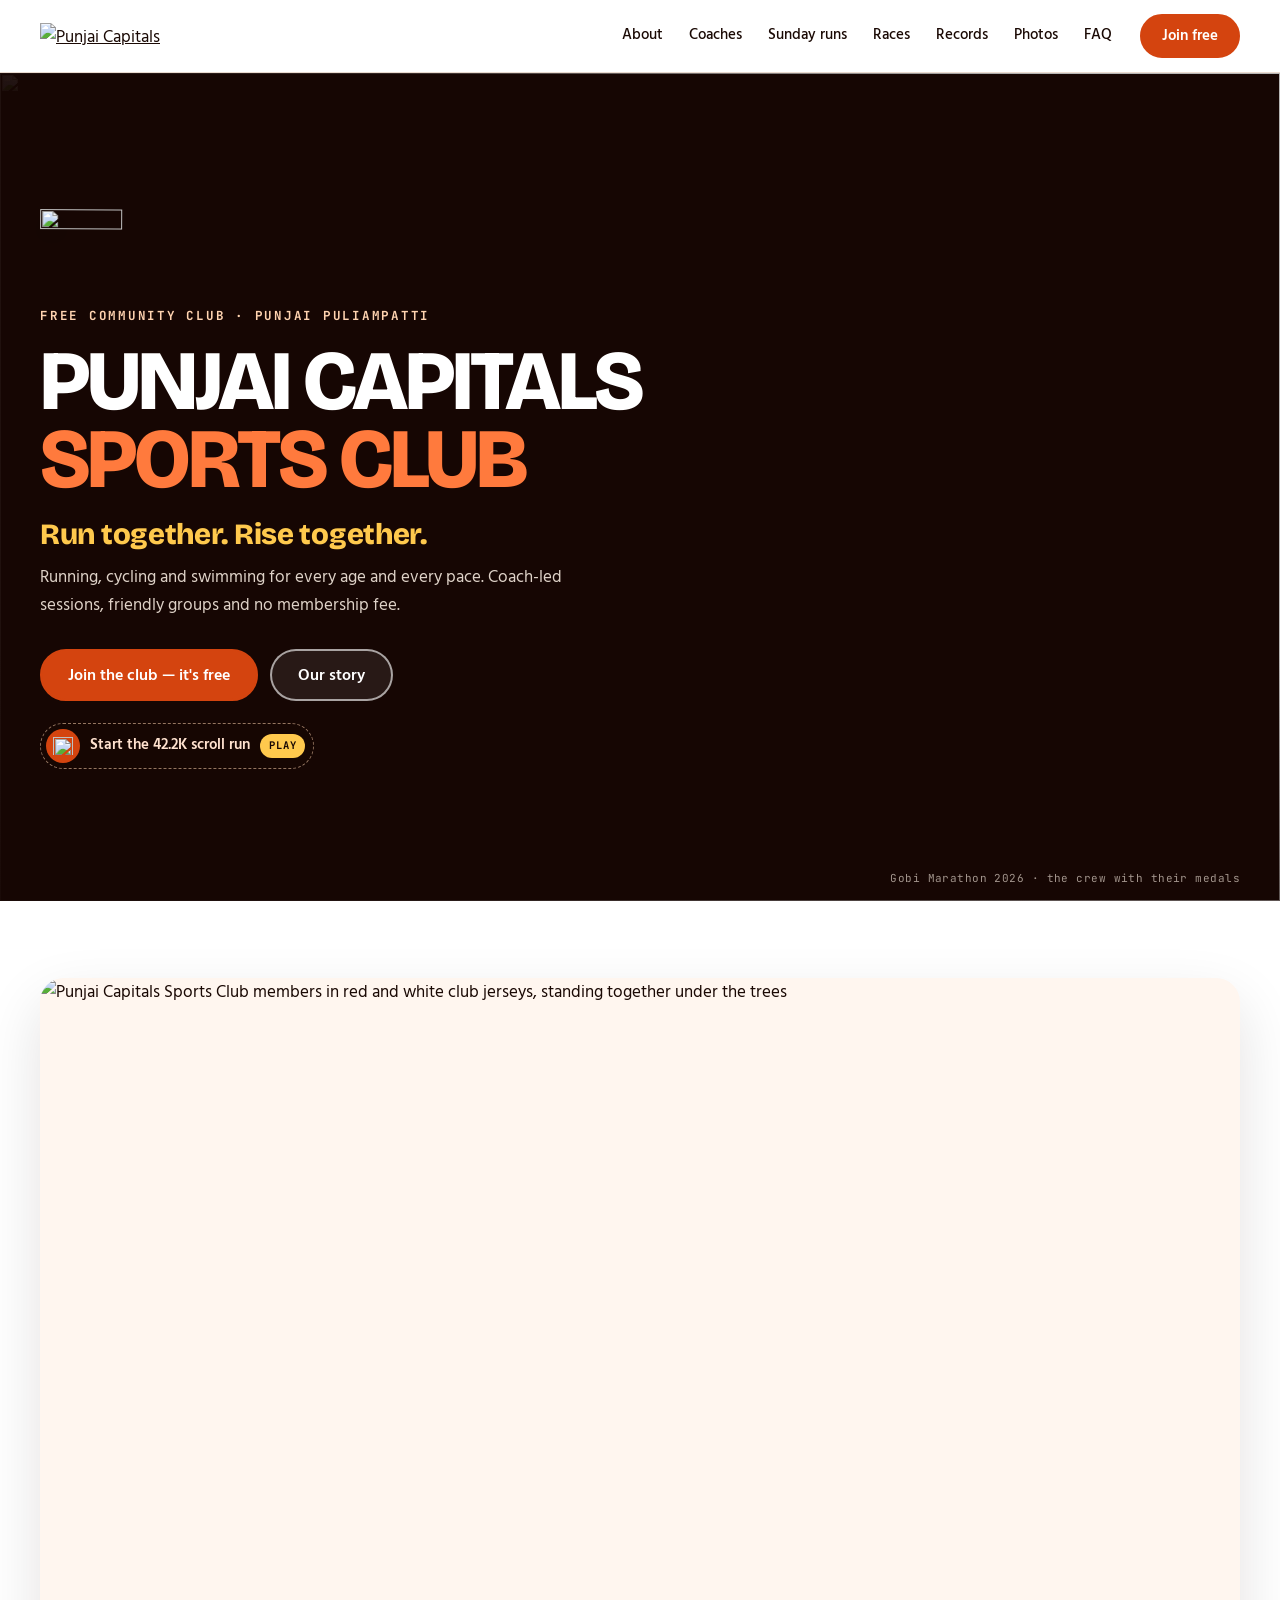
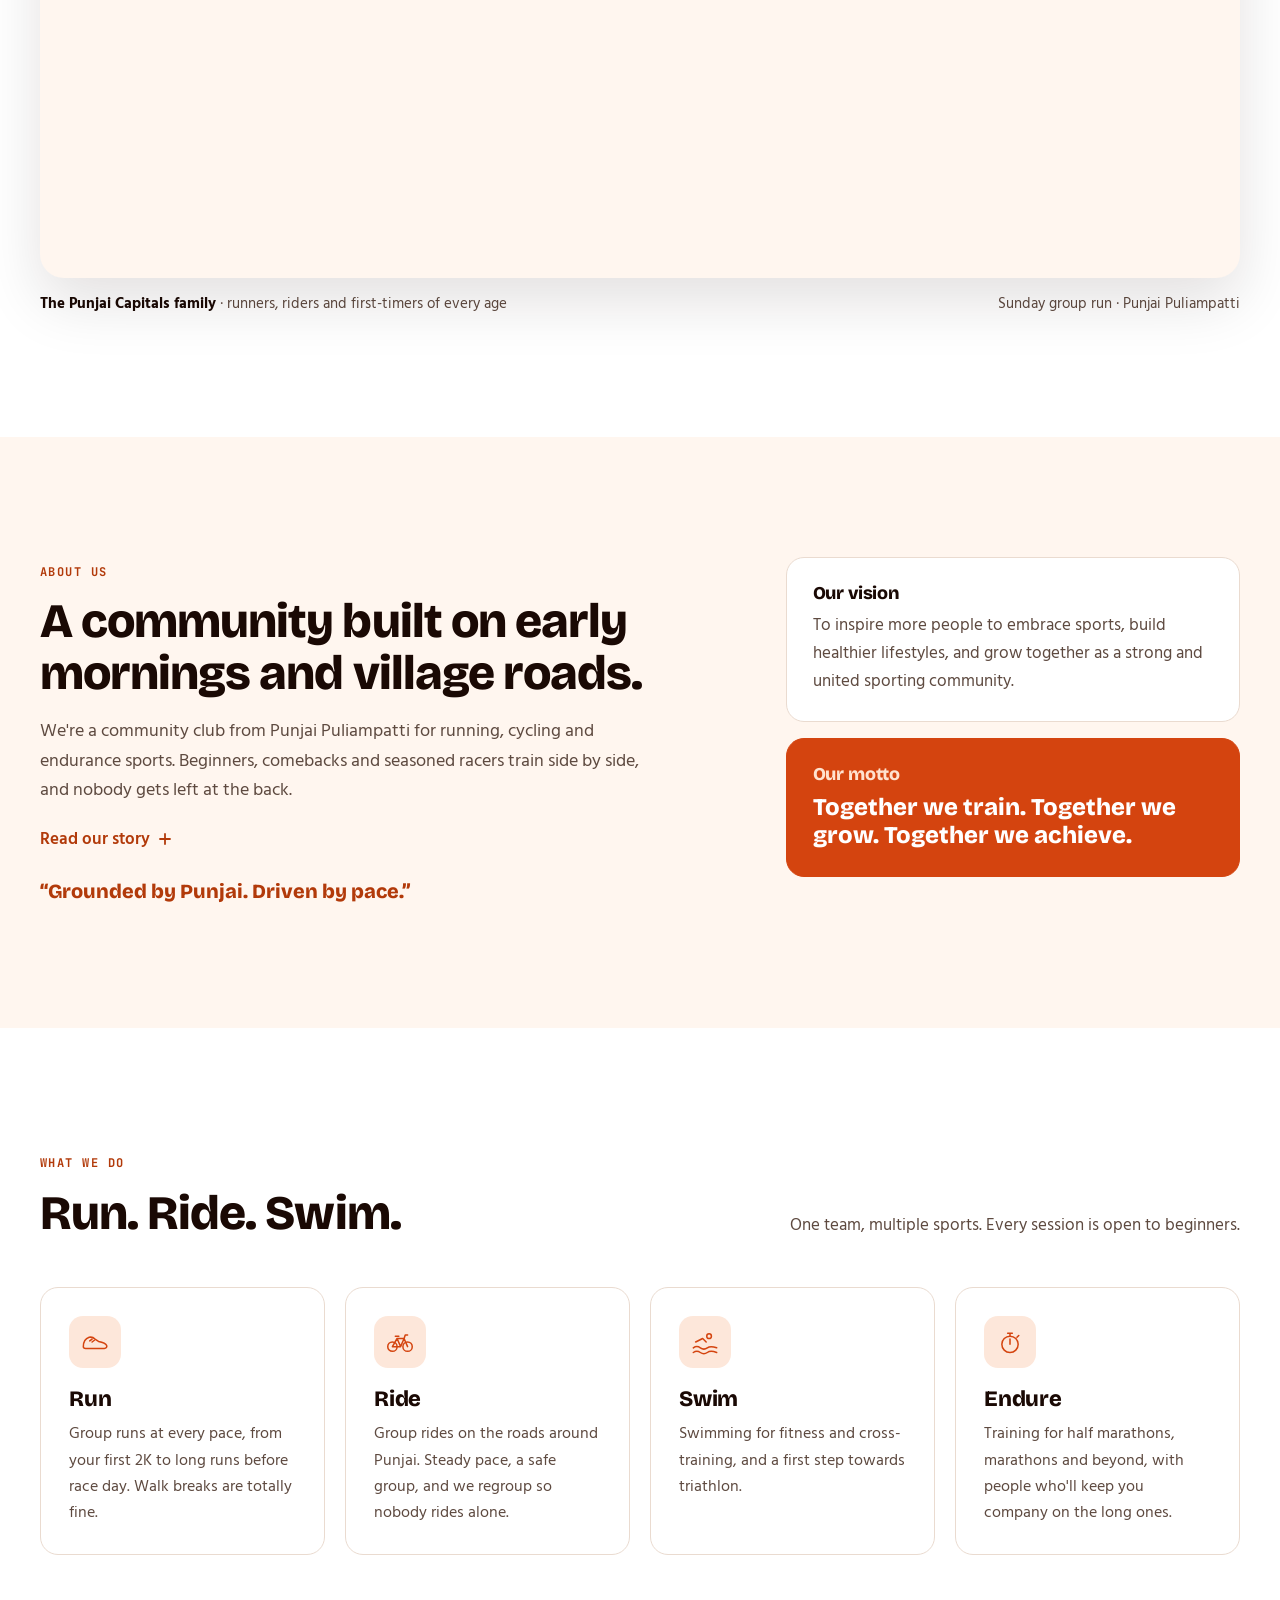
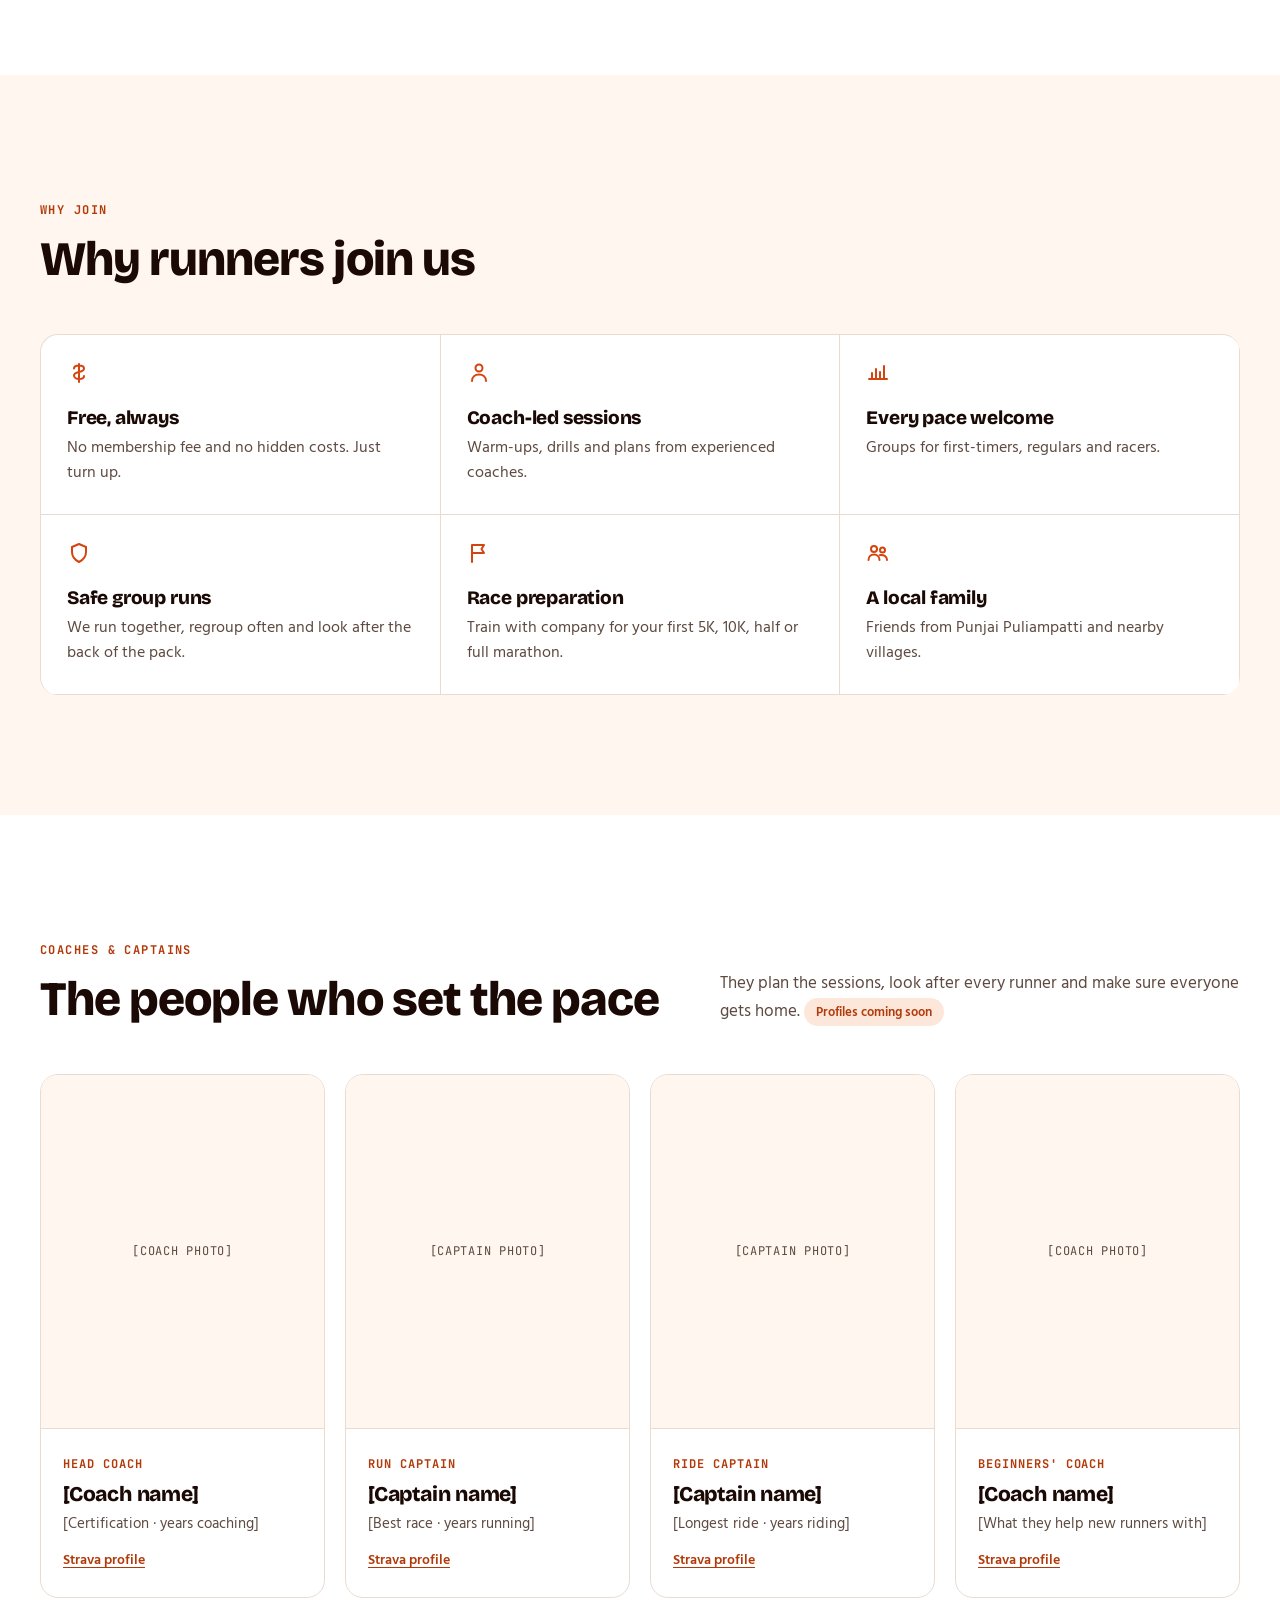
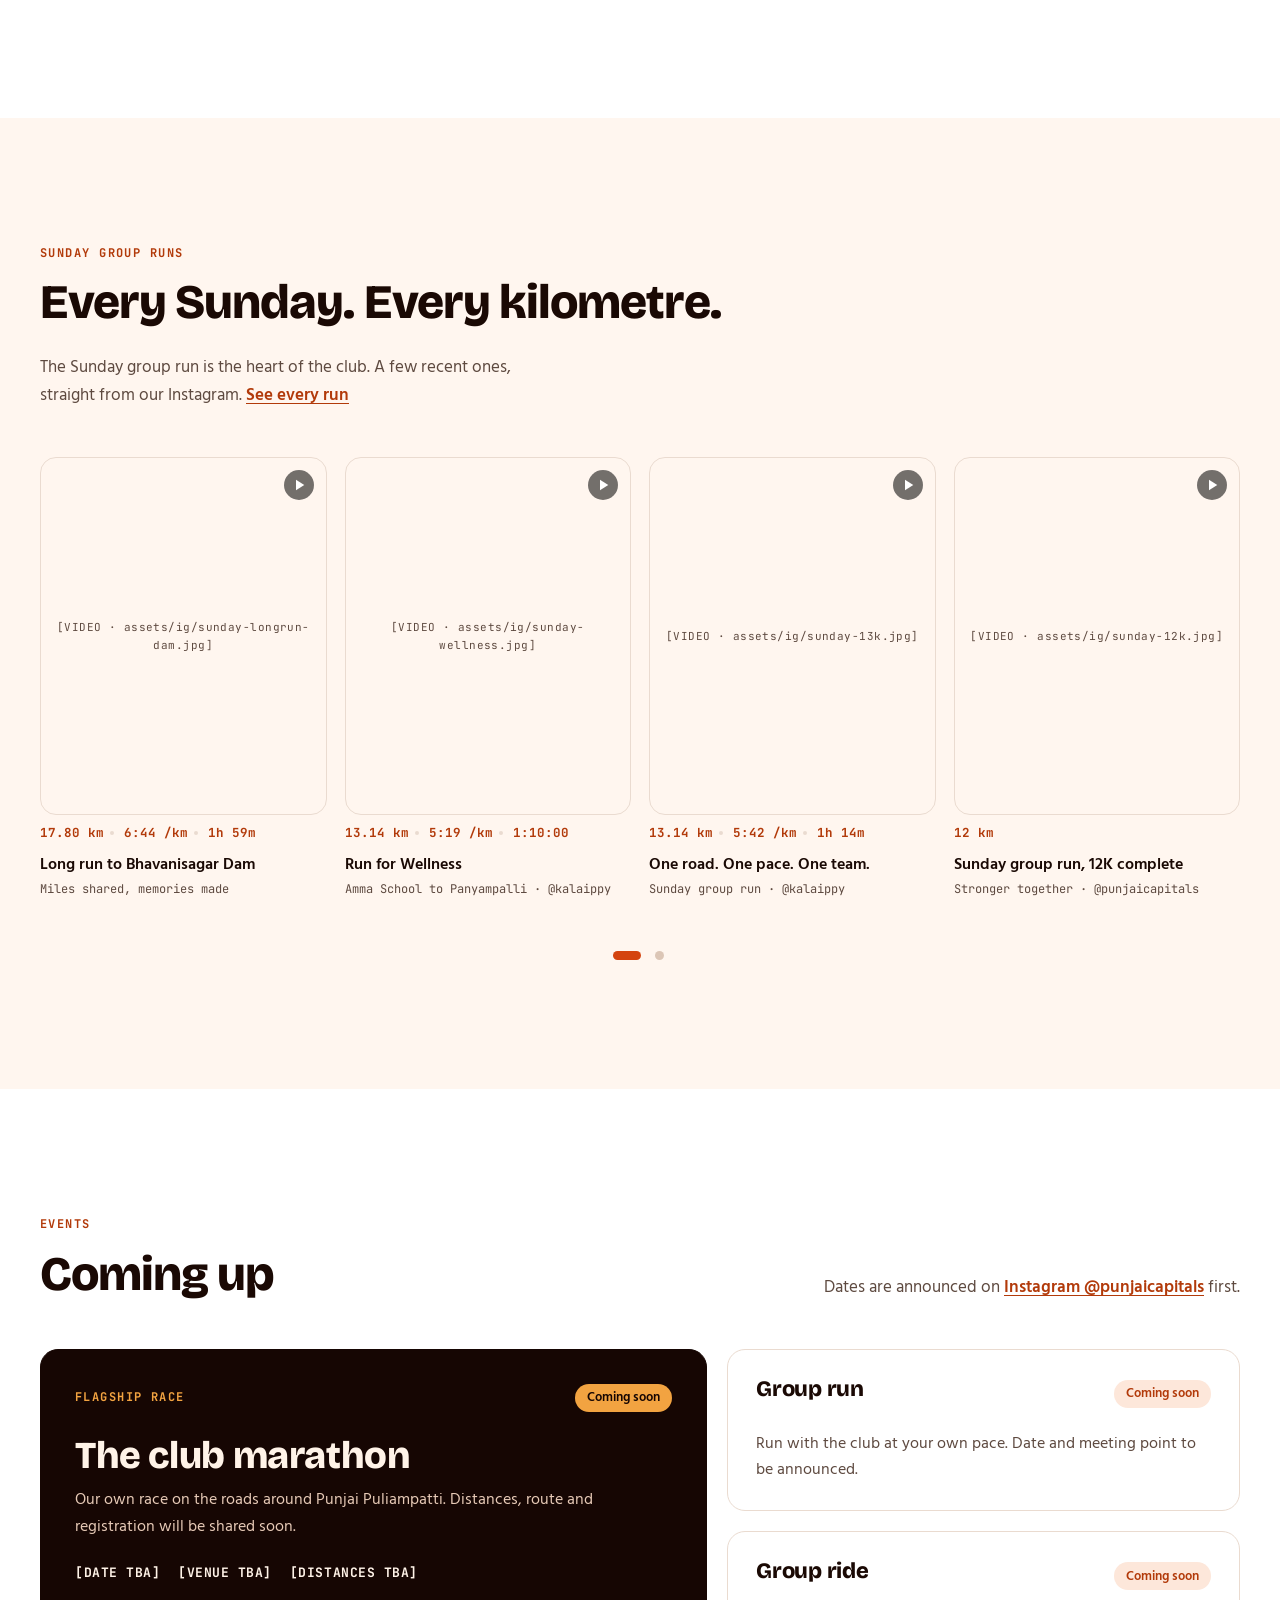
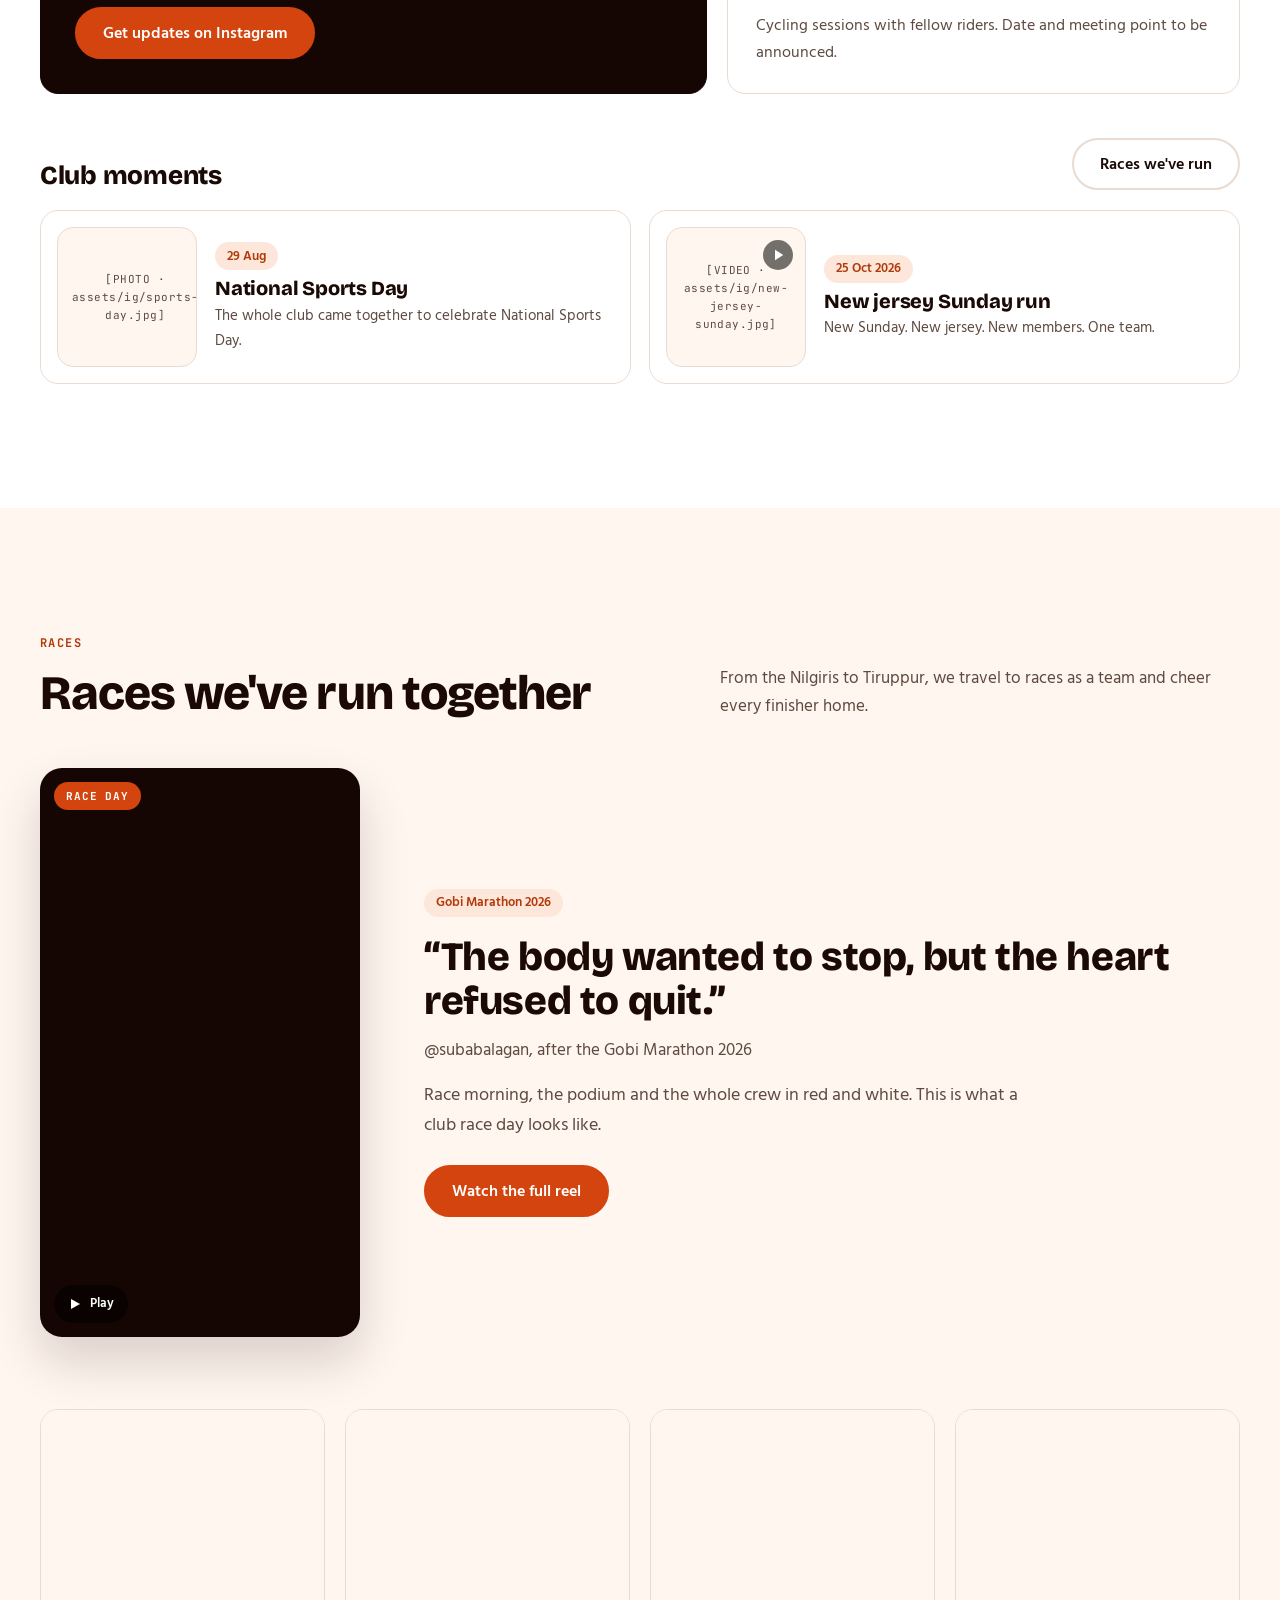
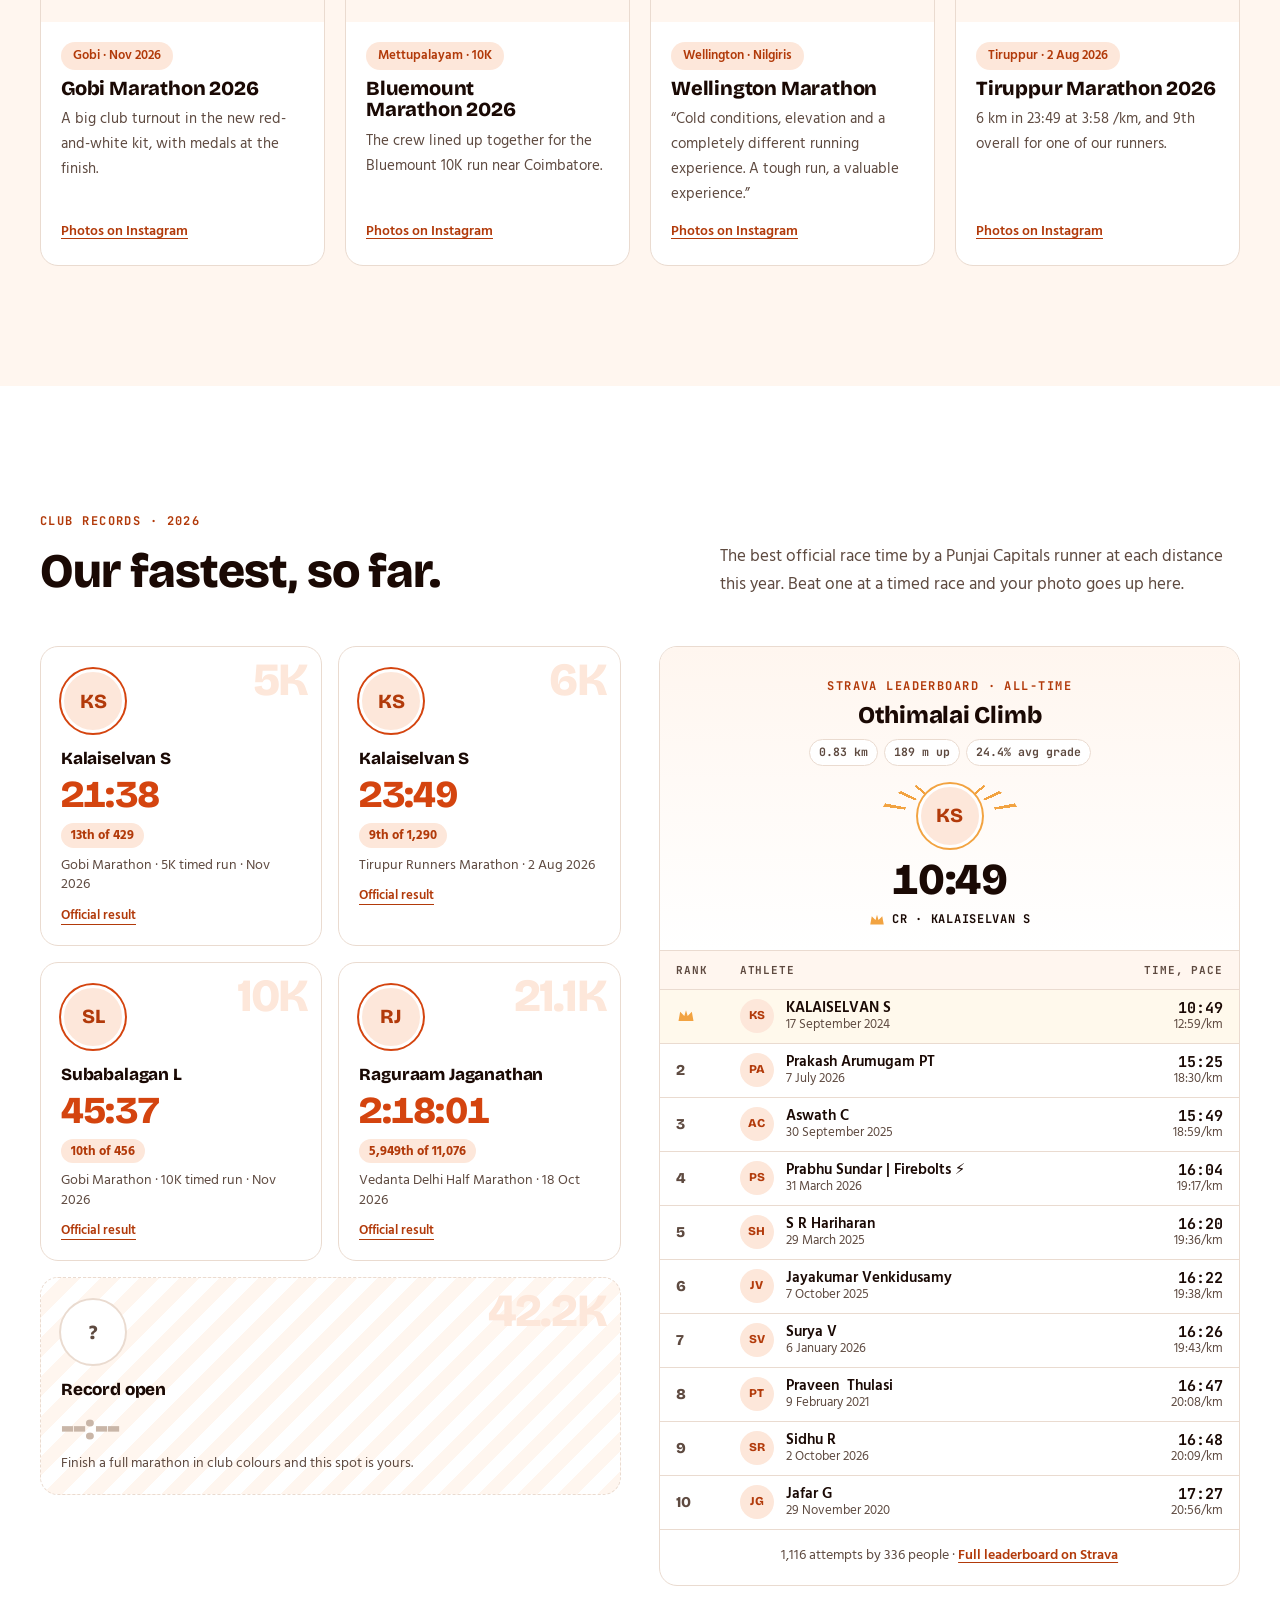
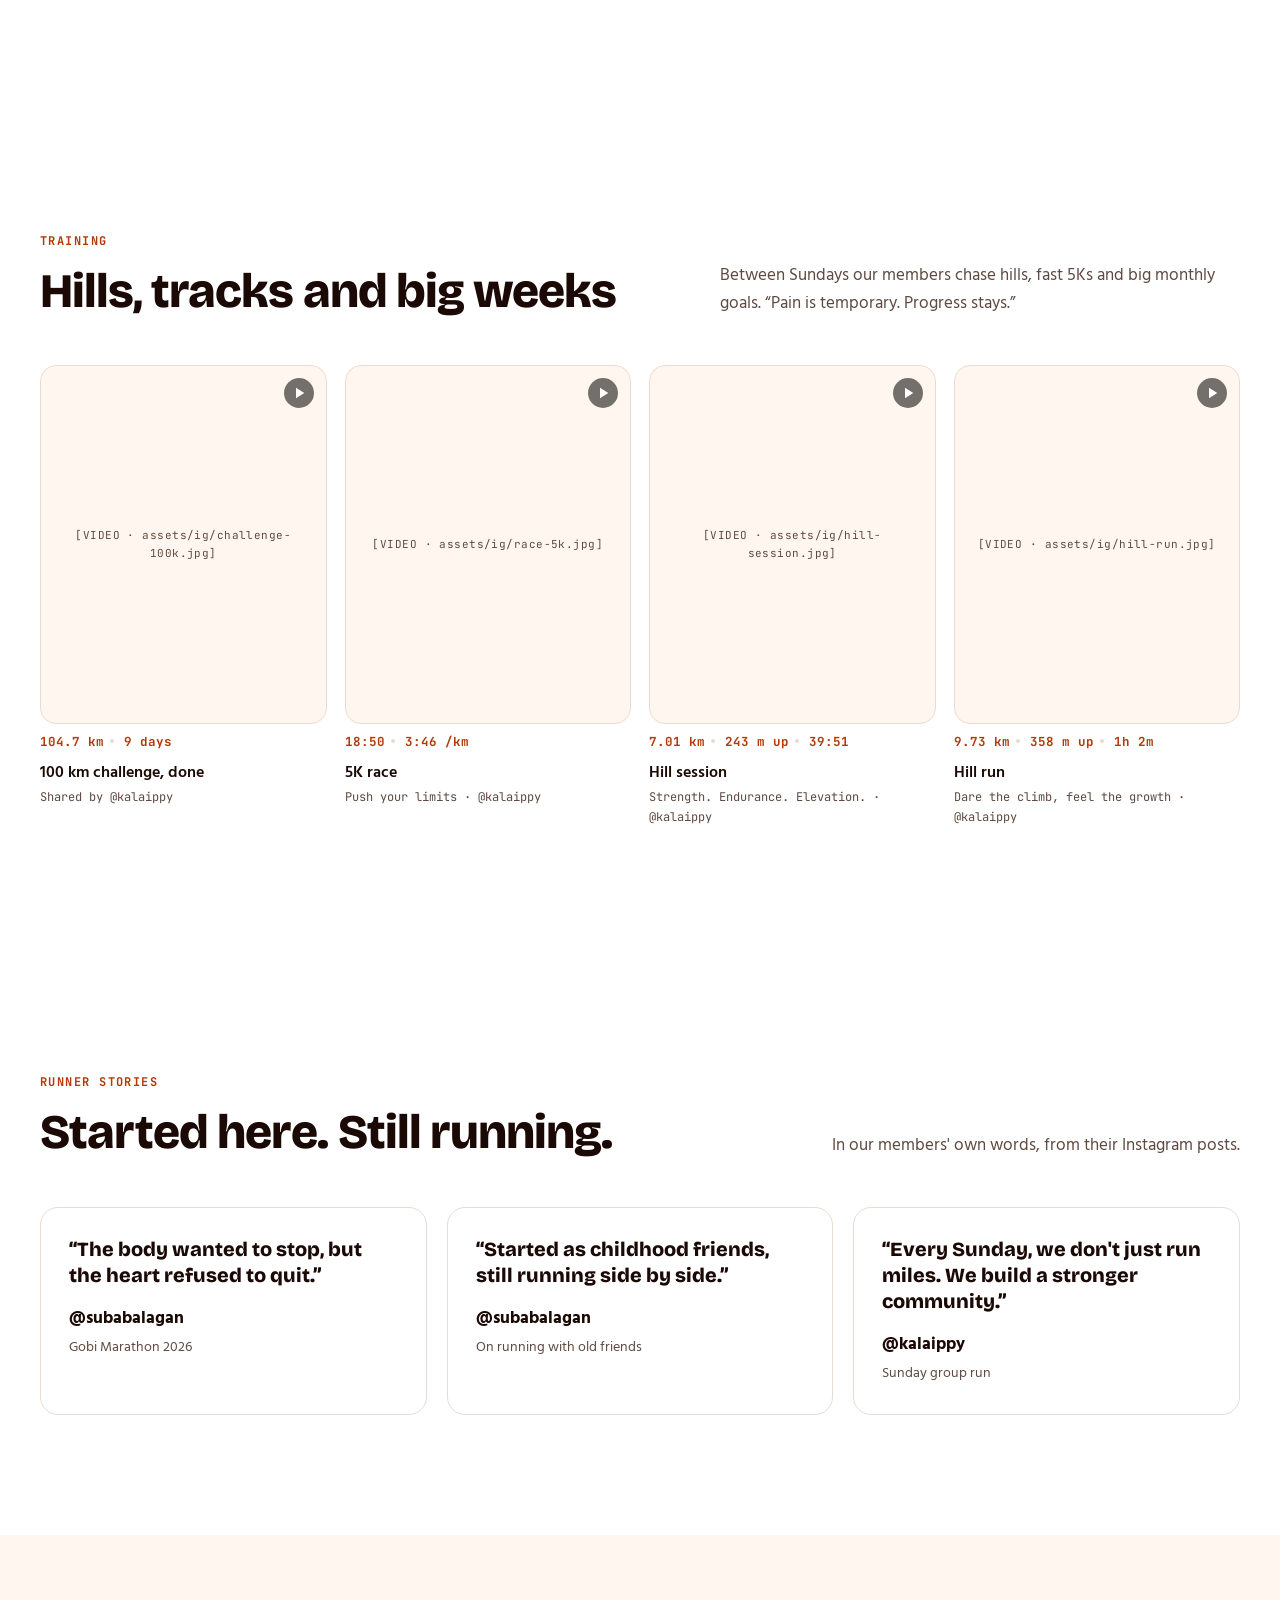
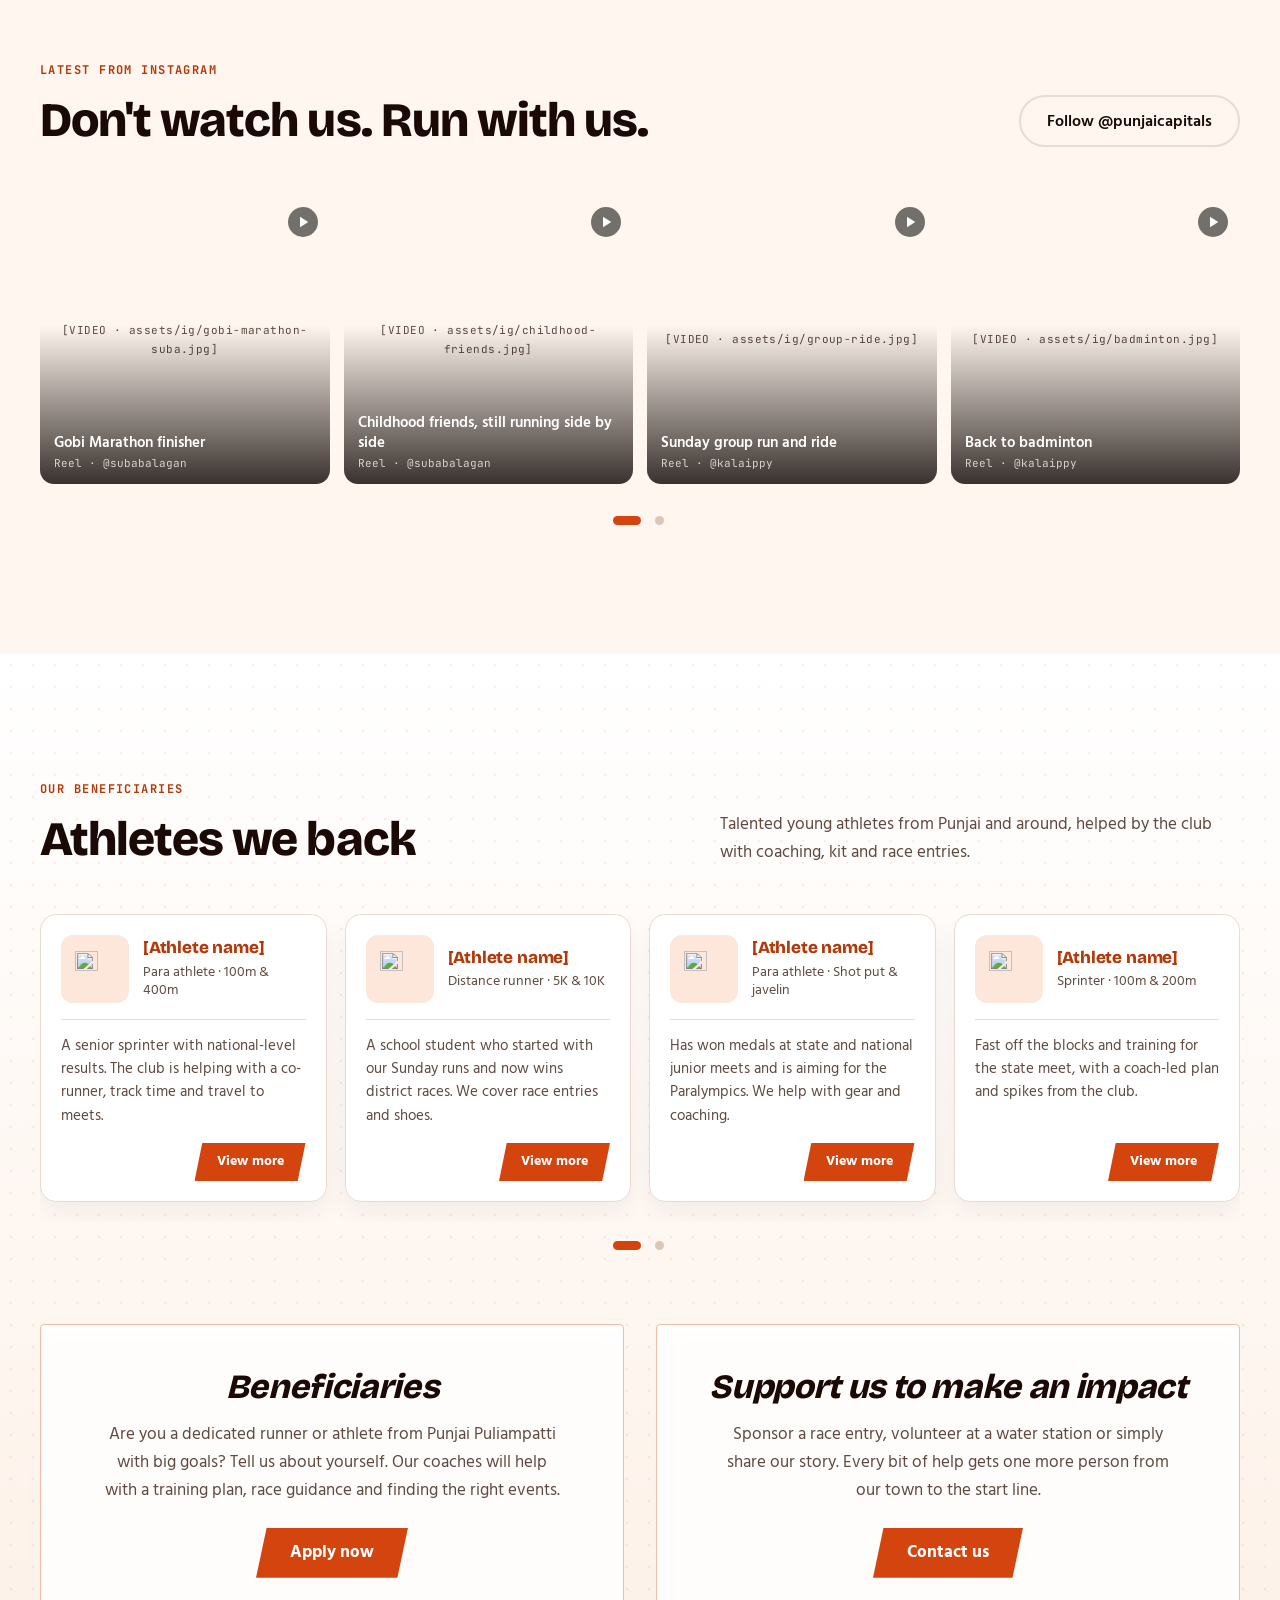
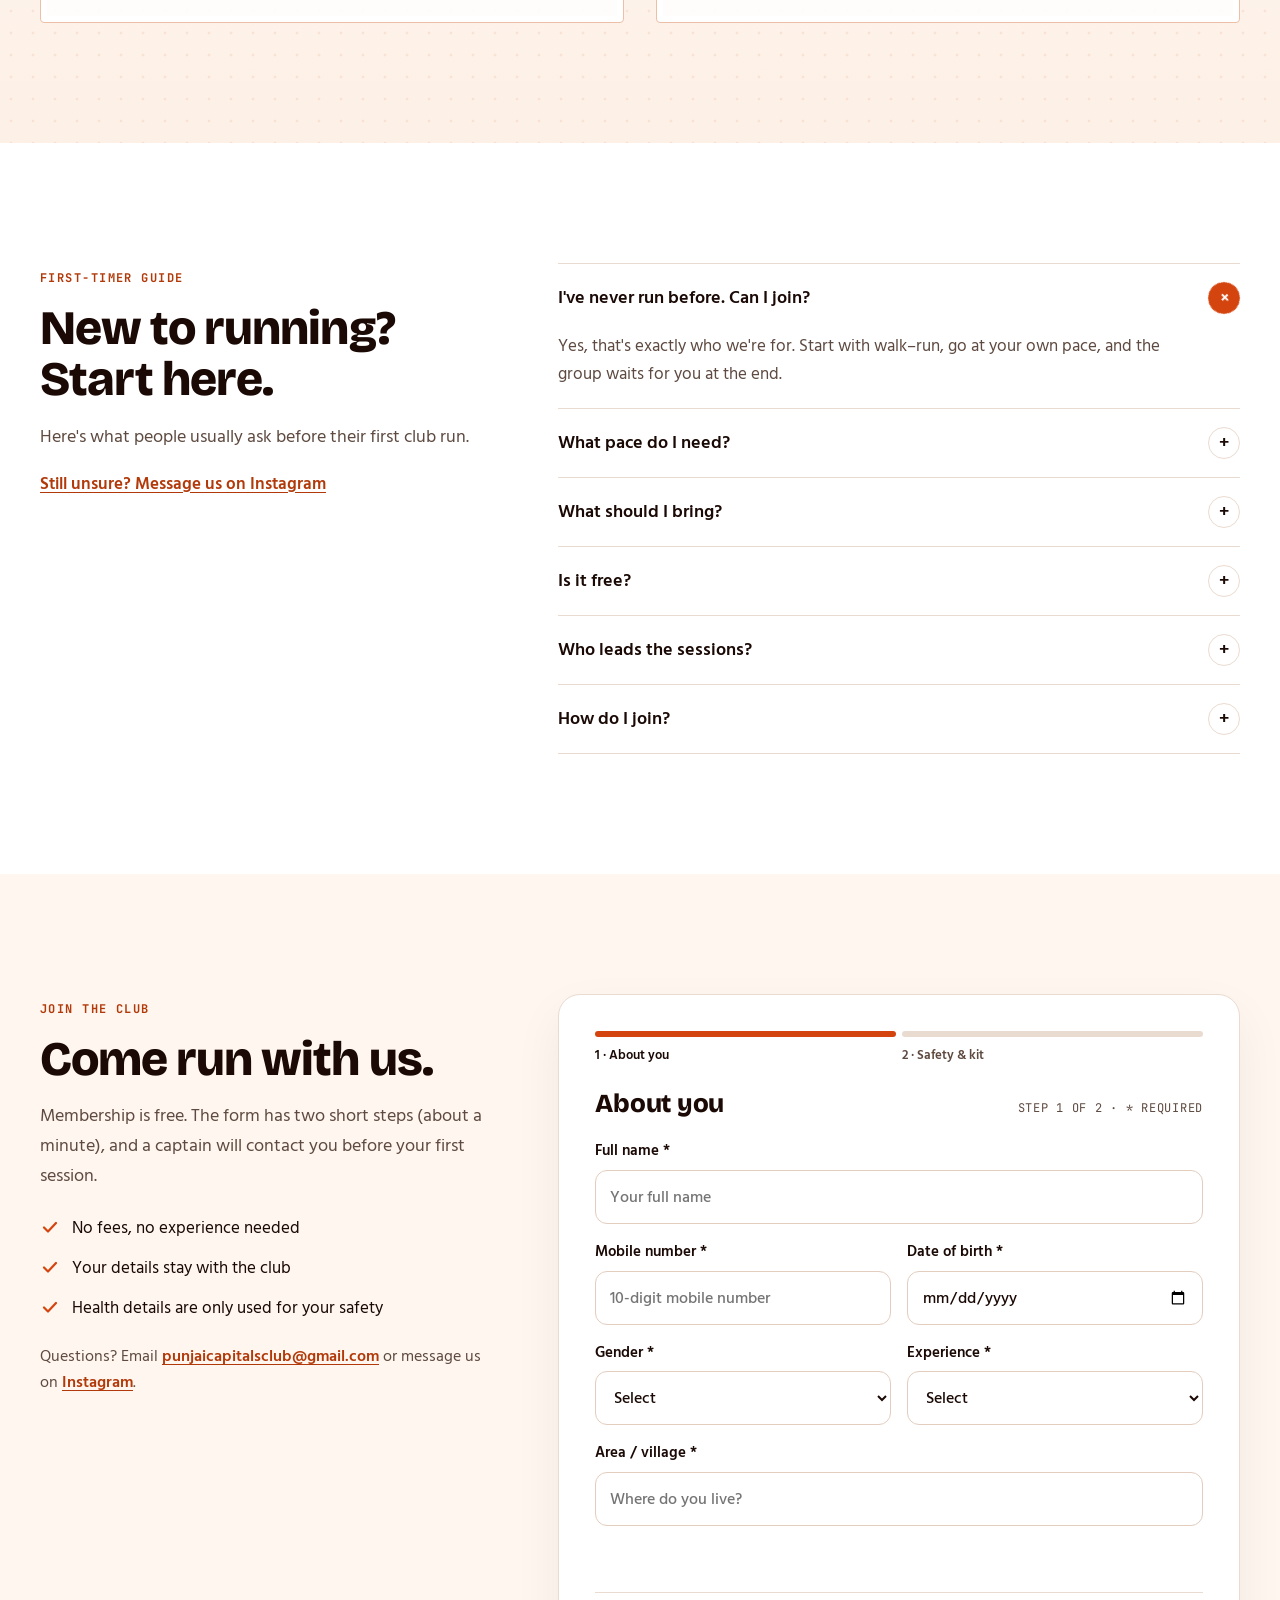
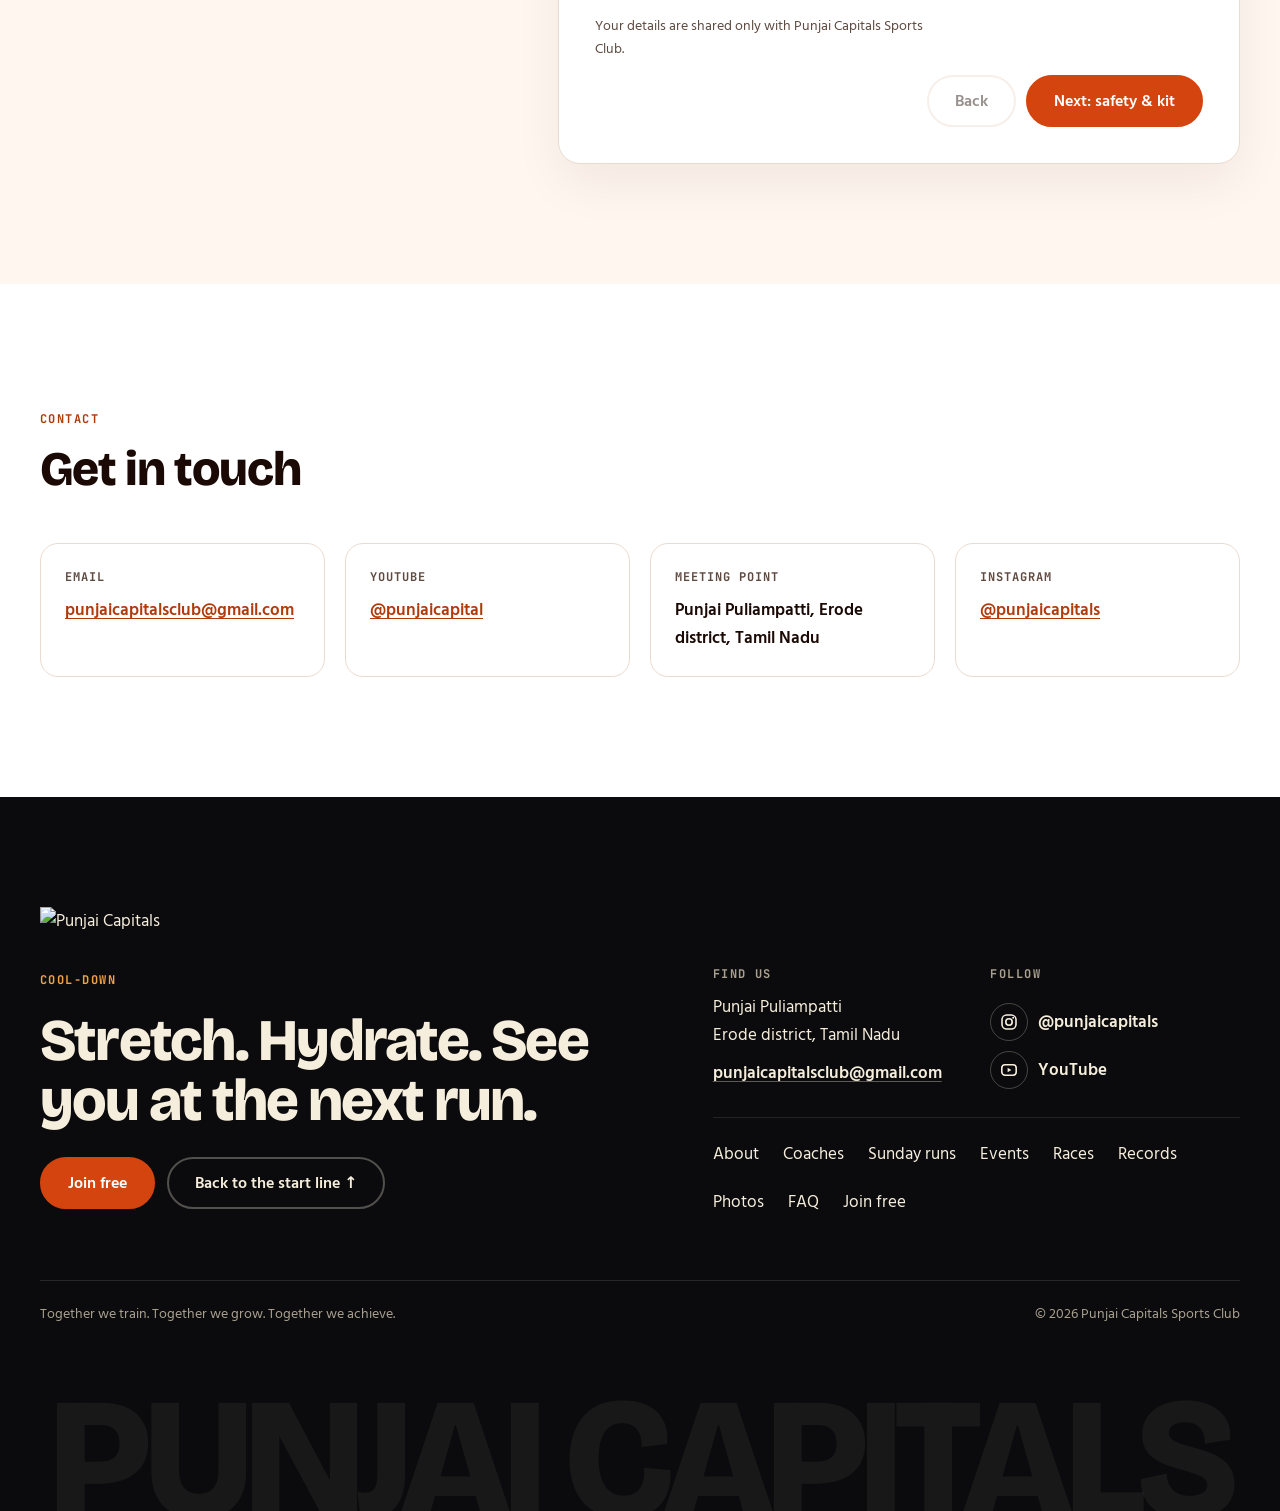
==== index.html @ 3ffb8792 "feat: transition club records to official race results with live data integration" ====
<!doctype html>
<html lang="en">
<head>
<meta charset="utf-8">
<meta name="viewport" content="width=device-width, initial-scale=1, viewport-fit=cover">
<title>Punjai Capitals Sports Club — Run together. Rise together.</title>
<meta name="description" content="A free, coach-led community club for running, cycling and endurance sports in Punjai Puliampatti, Erode district, Tamil Nadu. Every pace is welcome.">
<meta name="theme-color" content="#FFFFFF">
<link rel="preconnect" href="https://fonts.googleapis.com">
<link rel="preconnect" href="https://fonts.gstatic.com" crossorigin>
<link rel="stylesheet" href="https://fonts.googleapis.com/css2?family=Bricolage+Grotesque:opsz,wght@12..96,700;12..96,800&family=Hind+Madurai:wght@400;500;600;700&family=JetBrains+Mono:wght@500;700&display=swap">
<link rel="preload" as="image" href="assets/ig/gobi-marathon-2026-photo.jpg" fetchpriority="high">
<link rel="stylesheet" href="css/style.css">
<link rel="stylesheet" href="css/run.css">
</head>
<body>
<a class="skip" href="#main">Skip to content</a>

<!-- Loader: the club runner on the spot · On your marks… Set… GO! -->
<div class="pre" id="pre" role="status" aria-label="Loading">
  <button class="pre__skip" type="button" id="preSkip">Skip intro</button>
  <div class="pre__in">
    <div class="pre__stage" aria-hidden="true">
      <div class="pre__lines"><i></i><i></i><i></i></div>
      <img class="pre__icon" id="preIcon" src="assets/pcs-runner-icon.png" alt="" width="323" height="291">
      <div class="pre__shadow"></div>
      <div class="pre__ground"></div>
    </div>
    <div class="pre__words" aria-hidden="true"><span>On your marks…</span><span>Set…</span><span>GO!</span></div>
    <div class="pre__dots" aria-hidden="true"><i></i><i></i><i></i></div>
  </div>
</div>

<header class="nav">
  <div class="wrap">
    <a class="nav__logo" href="#top" aria-label="Punjai Capitals Sports — home"><img src="assets/pcs-wordmark-dark.png" alt="Punjai Capitals Sports" width="655" height="117"></a>
    <nav class="nav__links" aria-label="Main"><a href="#about">About</a><a href="#coaches">Coaches</a><a href="#sundays">Sunday runs</a><a href="#races">Races</a><a href="#records">Records</a><a href="#gallery">Photos</a><a href="#faq">FAQ</a></nav>
    <a class="btn" href="#join">Join free</a>
    <button class="nav__menu" type="button" id="menuBtn" aria-label="Open menu" aria-expanded="false" aria-controls="sheet"><svg width="18" height="18" viewBox="0 0 18 18" aria-hidden="true"><path d="M2 5H16M2 9H16M2 13H11" stroke="currentColor" stroke-width="1.8" stroke-linecap="round"/></svg></button>
  </div>
</header>
<div class="sheet" id="sheet" aria-hidden="true">
  <button class="sheet__close" type="button" id="sheetClose" aria-label="Close menu"><svg width="16" height="16" viewBox="0 0 16 16" aria-hidden="true"><path d="M3 3L13 13M13 3L3 13" stroke="currentColor" stroke-width="1.8" stroke-linecap="round"/></svg></button>
  <a href="#about">About</a><a href="#coaches">Coaches</a><a href="#sundays">Sunday runs</a><a href="#events">Events</a><a href="#races">Races</a><a href="#records">Records</a><a href="#faq">FAQ</a><a href="#join" style="color:var(--accent-text)">Join free</a>
</div>

<main id="main">
  <!-- ============ HERO · full-bleed photo (ASICS-style) ============
       Swap the photo: change the <img> src below (a wide 4:3 or 16:9 photo, 1600px+ wide looks best).
       data-lane / data-km are only used by the opt-in scroll run (js/run.js). -->
  <section class="hero" id="top" data-lane="r" data-km="0">
    <div class="hero__bg" aria-hidden="true">
      <img src="assets/ig/gobi-marathon-2026-photo.jpg" alt="" width="1200" height="900" fetchpriority="high" decoding="async">
    </div>
    <div class="wrap hero__in">
      <div class="hero__copy">
        <span class="hero__mark" id="heroMark" aria-hidden="true"><span class="hero__wave" id="heroWave"><img id="heroIcon" src="assets/pcs-runner-icon.png" alt="" width="323" height="291"></span></span>
        <span class="hero__kicker">Free community club · Punjai Puliampatti</span>
        <h1><span>Punjai Capitals</span> <span>Sports Club</span></h1>
        <p class="hero__tag">Run together. Rise together.</p>
        <p class="hero__lead">Running, cycling and swimming for every age and every pace. Coach-led sessions, friendly groups and no membership fee.</p>
        <div class="hero__ctas">
          <a class="btn" href="#join">Join the club<span class="hero__long">&nbsp;— it's free</span></a>
          <a class="btn btn--glass" href="#about">Our story</a>
        </div>
        <button class="runcta" type="button" id="runCta" aria-pressed="false">
          <span class="runcta__ico" aria-hidden="true"><img src="assets/pcs-runner-icon.png" alt="" width="323" height="291"></span>
          <span class="runcta__t">Start the 42.2K scroll run</span>
          <b class="runcta__tag" aria-hidden="true">Play</b>
        </button>
      </div>
    </div>
    <p class="hero__credit">Gobi Marathon 2026 · the crew with their medals</p>
  </section>

  <!-- ============ TEAM PHOTO (full photo, never cropped) ============ -->
  <section class="team" data-lane="r" aria-label="Club photo">
    <div class="wrap">
      <figure>
        <picture><source srcset="assets/club-group-900.webp 900w, assets/club-group-1200.webp 1200w" type="image/webp" sizes="(max-width:1280px) 100vw, 1200px"><img src="assets/club-group-1200.jpg" alt="Punjai Capitals Sports Club members in red and white club jerseys, standing together under the trees" width="1200" height="900" loading="lazy" decoding="async"></picture>
      </figure>
      <p style="display:flex;justify-content:space-between;gap:16px;flex-wrap:wrap;margin-top:14px;font-size:15px" class="muted"><span><b style="color:var(--ink)">The Punjai Capitals family</b> · runners, riders and first-timers of every age</span><span>Sunday group run · Punjai Puliampatti</span></p>
    </div>
  </section>

  <!-- ============ ABOUT ============ -->
  <section class="alt" id="about" data-lane="m" data-lane-mobile="l" data-km="5">
    <div class="wrap about__grid lane-grid">
      <div>
        <span class="kicker">About us</span>
        <h2>A community built on early mornings and village roads.</h2>
        <p class="lead">We're a community club from Punjai Puliampatti for running, cycling and endurance sports. Beginners, comebacks and seasoned racers train side by side, and nobody gets left at the back.</p>
        <details class="more">
          <summary>Read our story <svg class="pl" width="14" height="14" viewBox="0 0 14 14" aria-hidden="true"><path d="M7 2V12M2 7H12" stroke="currentColor" stroke-width="1.8" stroke-linecap="round"/></svg></summary>
          <p>Punjai Capitals Sports Club is a community-driven sports club based in the Erode district of Tamil Nadu, bringing together passionate individuals who share a love for sports, fitness, and an active lifestyle. Our club focuses on running, cycling, and endurance sports, encouraging athletes of all experience levels to challenge themselves, improve their performance, and achieve their personal goals.</p>
          <p>We believe in building a strong sporting community through teamwork, discipline, consistency, and mutual support. From group runs and cycling sessions to fitness awareness and knowledge sharing, we aim to create an environment where every individual can learn, grow, and perform better.</p>
        </details>
        <p class="said">“Grounded by Punjai. Driven by pace.”</p>
      </div>
      <div class="aside">
        <div class="box"><h3>Our vision</h3><p class="muted">To inspire more people to embrace sports, build healthier lifestyles, and grow together as a strong and united sporting community.</p></div>
        <div class="box box--accent"><h3 style="color:#FFE2CF">Our motto</h3><p>Together we train. Together we grow. Together we achieve.</p></div>
      </div>
    </div>
  </section>

  <!-- ============ WHAT WE DO ============ -->
  <section id="what" data-lane="m" data-lane-mobile="r" data-km="10">
    <div class="wrap">
      <div class="head"><div><span class="kicker">What we do</span><h2>Run. Ride. Swim.</h2></div><p class="muted">One team, multiple sports. Every session is open to beginners.</p></div>
      <div class="grid4 lane-grid">
        <article class="card"><div class="ico"><svg viewBox="0 0 48 48" aria-hidden="true"><g fill="none" stroke="currentColor" stroke-width="2.6" stroke-linecap="round" stroke-linejoin="round"><path d="M4 32C4 24 8 18 14 16C18 15 22 17 24 19L30 23C36 24 42 25 44 30C45 33 43 35 40 35H8C5 35 4 34 4 32Z"/><path d="M15 22L19 19M19 24L23 21"/></g></svg></div><h3>Run</h3><p>Group runs at every pace, from your first 2K to long runs before race day. Walk breaks are totally fine.</p></article>
        <article class="card"><div class="ico"><svg viewBox="0 0 48 48" aria-hidden="true"><g fill="none" stroke="currentColor" stroke-width="2.6" stroke-linecap="round" stroke-linejoin="round"><circle cx="11" cy="32" r="8"/><circle cx="37" cy="32" r="8"/><path d="M11 32L19 18H31L37 32M19 18L25 32H11M25 32L31 18M16 14H22M31 18L33 12H37"/></g></svg></div><h3>Ride</h3><p>Group rides on the roads around Punjai. Steady pace, a safe group, and we regroup so nobody rides alone.</p></article>
        <article class="card"><div class="ico"><svg viewBox="0 0 48 48" aria-hidden="true"><g fill="none" stroke="currentColor" stroke-width="2.6" stroke-linecap="round" stroke-linejoin="round"><circle cx="31" cy="14" r="4"/><path d="M8 24L20 18L26 24M4 34C8 31 12 31 16 34S24 37 28 34 36 31 44 34M4 42C8 39 12 39 16 42S24 45 28 42 36 39 44 42"/></g></svg></div><h3>Swim</h3><p>Swimming for fitness and cross-training, and a first step towards triathlon.</p></article>
        <article class="card"><div class="ico"><svg viewBox="0 0 48 48" aria-hidden="true"><g fill="none" stroke="currentColor" stroke-width="2.6" stroke-linecap="round" stroke-linejoin="round"><circle cx="24" cy="28" r="14"/><path d="M24 28L24 19M20 9H28M24 9V14M36 16L39 13"/></g></svg></div><h3>Endure</h3><p>Training for half marathons, marathons and beyond, with people who'll keep you company on the long ones.</p></article>
      </div>
    </div>
  </section>

  <!-- ============ WHY JOIN ============ -->
  <section class="alt" id="why" data-lane="l" data-km="15">
    <div class="wrap">
      <div class="head"><div><span class="kicker">Why join</span><h2>Why runners join us</h2></div></div>
      <div class="why">
        <div><svg viewBox="0 0 24 24" aria-hidden="true"><path d="M12 3V21M7 7.5C7 5.6 9.2 4.5 12 4.5S17 5.6 17 7.5 14.8 10.5 12 11 7 12.6 7 14.5 9.2 18 12 18 17 16.9 17 15" fill="none" stroke="currentColor" stroke-width="2" stroke-linecap="round"/></svg><h3>Free, always</h3><p>No membership fee and no hidden costs. Just turn up.</p></div>
        <div><svg viewBox="0 0 24 24" aria-hidden="true"><circle cx="12" cy="7" r="3.5" fill="none" stroke="currentColor" stroke-width="2"/><path d="M5 20C5 16 8 13.5 12 13.5S19 16 19 20" fill="none" stroke="currentColor" stroke-width="2" stroke-linecap="round"/></svg><h3>Coach-led sessions</h3><p>Warm-ups, drills and plans from experienced coaches.</p></div>
        <div><svg viewBox="0 0 24 24" aria-hidden="true"><path d="M3 18H21M6 18V12M10 18V8M14 18V11M18 18V5" fill="none" stroke="currentColor" stroke-width="2" stroke-linecap="round"/></svg><h3>Every pace welcome</h3><p>Groups for first-timers, regulars and racers.</p></div>
        <div><svg viewBox="0 0 24 24" aria-hidden="true"><path d="M12 3L19 6V11C19 15.5 16 19 12 21 8 19 5 15.5 5 11V6Z" fill="none" stroke="currentColor" stroke-width="2" stroke-linejoin="round"/></svg><h3>Safe group runs</h3><p>We run together, regroup often and look after the back of the pack.</p></div>
        <div><svg viewBox="0 0 24 24" aria-hidden="true"><path d="M5 21V4M5 4H17L14.5 8L17 12H5" fill="none" stroke="currentColor" stroke-width="2" stroke-linecap="round" stroke-linejoin="round"/></svg><h3>Race preparation</h3><p>Train with company for your first 5K, 10K, half or full marathon.</p></div>
        <div><svg viewBox="0 0 24 24" aria-hidden="true"><circle cx="8" cy="8" r="3" fill="none" stroke="currentColor" stroke-width="2"/><circle cx="16.5" cy="9" r="2.5" fill="none" stroke="currentColor" stroke-width="2"/><path d="M2.5 19C2.5 15.5 5 13.5 8 13.5S13.5 15.5 13.5 19M14 14C17.5 13.5 21 15 21 19" fill="none" stroke="currentColor" stroke-width="2" stroke-linecap="round"/></svg><h3>A local family</h3><p>Friends from Punjai Puliampatti and nearby villages.</p></div>
      </div>
    </div>
  </section>


  <!-- ============ COACHES & CAPTAINS ============ -->
  <section id="coaches" data-lane="r" data-km="21.1">
    <div class="wrap">
      <div class="head"><div><span class="kicker">Coaches &amp; captains</span><h2>The people who set the pace</h2></div><p class="muted">They plan the sessions, look after every runner and make sure everyone gets home. <span class="tag">Profiles coming soon</span></p></div>
      <!-- Replace each [ ] with the real details. Photo: swap the .ph div for <img src="assets/coach-name.jpg" alt="Name"> -->
      <div class="grid4 coach-row">
        <article class="card coach"><div class="ph">[COACH PHOTO]</div><div class="coach__body"><span class="coach__role">Head coach</span><h3>[Coach name]</h3><p class="muted">[Certification · years coaching]</p><a class="link" href="#">Strava profile</a></div></article>
        <article class="card coach"><div class="ph">[CAPTAIN PHOTO]</div><div class="coach__body"><span class="coach__role">Run captain</span><h3>[Captain name]</h3><p class="muted">[Best race · years running]</p><a class="link" href="#">Strava profile</a></div></article>
        <article class="card coach"><div class="ph">[CAPTAIN PHOTO]</div><div class="coach__body"><span class="coach__role">Ride captain</span><h3>[Captain name]</h3><p class="muted">[Longest ride · years riding]</p><a class="link" href="#">Strava profile</a></div></article>
        <article class="card coach"><div class="ph">[COACH PHOTO]</div><div class="coach__body"><span class="coach__role">Beginners' coach</span><h3>[Coach name]</h3><p class="muted">[What they help new runners with]</p><a class="link" href="#">Strava profile</a></div></article>
      </div>
    </div>
  </section>

  <!-- ============ WEEKLY RUNS ============ -->
  <!-- HIDDEN for now: remove the "hidden" attribute to show Weekly runs again -->
  <section class="alt" id="weekly" data-lane="l" hidden>
    <div class="wrap">
      <div class="head"><div><span class="kicker">Weekly runs</span><h2>When and where we meet</h2></div><p class="muted">Times can change for festivals and races. Check Instagram before you come.</p></div>
      <table class="table">
        <caption class="sr">Weekly club sessions</caption>
        <thead><tr><th scope="col">Session</th><th scope="col">Day</th><th scope="col">Time</th><th scope="col">Level</th></tr></thead>
        <tbody>
          <tr><td>Group run</td><td data-l="Day" class="tba">[Day]</td><td data-l="Time" class="tba">[5:30 AM]</td><td data-l="Level">All levels</td></tr>
          <tr><td>Group ride</td><td data-l="Day" class="tba">[Day]</td><td data-l="Time" class="tba">[6:00 AM]</td><td data-l="Level">All levels</td></tr>
          <tr><td>Beginners' 5K session</td><td data-l="Day" class="tba">[Day]</td><td data-l="Time" class="tba">[5:45 AM]</td><td data-l="Level">First-timers</td></tr>
          <tr><td>Weekend long run</td><td data-l="Day" class="tba">[Sunday]</td><td data-l="Time" class="tba">[5:00 AM]</td><td data-l="Level">10K and up</td></tr>
        </tbody>
      </table>
      <div class="meet">
        <svg viewBox="0 0 24 24" aria-hidden="true"><path d="M12 21C12 21 19 14.5 19 9.5A7 7 0 0 0 5 9.5C5 14.5 12 21 12 21Z" fill="none" stroke="currentColor" stroke-width="2"/><circle cx="12" cy="9.5" r="2.5" fill="none" stroke="currentColor" stroke-width="2"/></svg>
        <span><b>Meeting point:</b> <span class="tba">[Ground / landmark, Punjai Puliampatti]</span></span>
        <a class="link" href="#" style="margin-left:auto">Open in Google Maps</a>
      </div>
    </div>
  </section>

<!-- ============ SUNDAY RUN LOG (from Instagram) ============ -->
  <section class="alt" id="sundays" data-lane="l" data-km="25">
    <div class="wrap">
      <div class="head"><div><span class="kicker">Sunday group runs</span><h2>Every Sunday. Every kilometre.</h2></div><p class="muted">The Sunday group run is the heart of the club. A few recent ones, straight from our Instagram. <a class="link" href="https://www.instagram.com/punjaicapitals" target="_blank" rel="noopener">See every run</a></p></div>
      <div class="igrid carousel" aria-label="Sunday group runs">
        <a class="ig run" href="https://www.instagram.com/punjaicapitals/reel/DVV4UZTCfjS/" target="_blank" rel="noopener"><span class="ig__media"><span class="ig__ph">[VIDEO · assets/ig/sunday-longrun-dam.jpg]</span><img src="assets/ig/sunday-longrun-dam.jpg" alt="Club runners at Bhavanisagar Dam after a Sunday long run" loading="lazy" decoding="async" onerror="this.remove()"><svg class="ig__play" viewBox="0 0 24 24" aria-hidden="true"><path d="M8 5V19L19 12Z" fill="currentColor"/></svg></span><span class="run__stats"><span>17.80 km</span><span>6:44 /km</span><span>1h 59m</span></span><span class="ig__cap">Long run to Bhavanisagar Dam</span><span class="ig__meta">Miles shared, memories made</span></a>
        <a class="ig run" href="https://www.instagram.com/kalaippy/reel/DbQZMp3pWkm/" target="_blank" rel="noopener"><span class="ig__media"><span class="ig__ph">[VIDEO · assets/ig/sunday-wellness.jpg]</span><img src="assets/ig/sunday-wellness.jpg" alt="Runners on the Run for Wellness route" loading="lazy" decoding="async" onerror="this.remove()"><svg class="ig__play" viewBox="0 0 24 24" aria-hidden="true"><path d="M8 5V19L19 12Z" fill="currentColor"/></svg></span><span class="run__stats"><span>13.14 km</span><span>5:19 /km</span><span>1:10:00</span></span><span class="ig__cap">Run for Wellness</span><span class="ig__meta">Amma School to Panyampalli · @kalaippy</span></a>
        <a class="ig run" href="https://www.instagram.com/kalaippy/reel/Dau63SCMzu0/" target="_blank" rel="noopener"><span class="ig__media"><span class="ig__ph">[VIDEO · assets/ig/sunday-13k.jpg]</span><img src="assets/ig/sunday-13k.jpg" alt="Two club runners on an early Sunday road" loading="lazy" decoding="async" onerror="this.remove()"><svg class="ig__play" viewBox="0 0 24 24" aria-hidden="true"><path d="M8 5V19L19 12Z" fill="currentColor"/></svg></span><span class="run__stats"><span>13.14 km</span><span>5:42 /km</span><span>1h 14m</span></span><span class="ig__cap">One road. One pace. One team.</span><span class="ig__meta">Sunday group run · @kalaippy</span></a>
        <a class="ig run" href="https://www.instagram.com/punjaicapitals/reel/DdOkNvxJyQ1/" target="_blank" rel="noopener"><span class="ig__media"><span class="ig__ph">[VIDEO · assets/ig/sunday-12k.jpg]</span><img src="assets/ig/sunday-12k.jpg" alt="Club runners after a 12K Sunday run" loading="lazy" decoding="async" onerror="this.remove()"><svg class="ig__play" viewBox="0 0 24 24" aria-hidden="true"><path d="M8 5V19L19 12Z" fill="currentColor"/></svg></span><span class="run__stats"><span>12 km</span></span><span class="ig__cap">Sunday group run, 12K complete</span><span class="ig__meta">Stronger together · @punjaicapitals</span></a>
        <a class="ig run" href="https://www.instagram.com/punjaicapitals/reel/DcdpFMrpP7C/" target="_blank" rel="noopener"><span class="ig__media"><span class="ig__ph">[VIDEO · assets/ig/sunday-kvk.jpg]</span><img src="assets/ig/sunday-kvk.jpg" alt="Group photo at the KVK School start point" loading="lazy" decoding="async" onerror="this.remove()"><svg class="ig__play" viewBox="0 0 24 24" aria-hidden="true"><path d="M8 5V19L19 12Z" fill="currentColor"/></svg></span><span class="run__stats"><span>11.01 km</span><span>7:02 /km</span><span>1h 17m</span></span><span class="ig__cap">Start point: KVK School, Punjai</span><span class="ig__meta">Stronger as a team · @punjaicapitals</span></a>
        <a class="ig run" href="https://www.instagram.com/kalaippy/reel/DbA8aKCpXnj/" target="_blank" rel="noopener"><span class="ig__media"><span class="ig__ph">[VIDEO · assets/ig/sunday-kavilipalayam.jpg]</span><img src="assets/ig/sunday-kavilipalayam.jpg" alt="Runners on the road through Kavilipalayam" loading="lazy" decoding="async" onerror="this.remove()"><svg class="ig__play" viewBox="0 0 24 24" aria-hidden="true"><path d="M8 5V19L19 12Z" fill="currentColor"/></svg></span><span class="run__stats"><span>10.00 km</span><span>6:44 /km</span><span>1:07:19</span></span><span class="ig__cap">Kavilipalayam run</span><span class="ig__meta">Every Sunday, every kilometre · @kalaippy</span></a>
        <a class="ig run" href="https://www.instagram.com/kalaippy/reel/Dc_HXvEJYUb/" target="_blank" rel="noopener"><span class="ig__media"><span class="ig__ph">[VIDEO · assets/ig/sunday-dam-10k.jpg]</span><img src="assets/ig/sunday-dam-10k.jpg" alt="Runners sitting on the wall at Bhavanisagar Dam" loading="lazy" decoding="async" onerror="this.remove()"><svg class="ig__play" viewBox="0 0 24 24" aria-hidden="true"><path d="M8 5V19L19 12Z" fill="currentColor"/></svg></span><span class="run__stats"><span>10 km</span></span><span class="ig__cap">Bhavanisagar dam view run</span><span class="ig__meta">Run with nature, run with the team · @kalaippy</span></a>
        <a class="ig run" href="https://www.instagram.com/kalaippy/reel/Db3BHispeGZ/" target="_blank" rel="noopener"><span class="ig__media"><span class="ig__ph">[VIDEO · assets/ig/sunday-grow-together.jpg]</span><img src="assets/ig/sunday-grow-together.jpg" alt="Three runners on a Sunday road run" loading="lazy" decoding="async" onerror="this.remove()"><svg class="ig__play" viewBox="0 0 24 24" aria-hidden="true"><path d="M8 5V19L19 12Z" fill="currentColor"/></svg></span><span class="run__stats"><span>1:15:00</span><span>7:25 /km</span></span><span class="ig__cap">Run together, grow together</span><span class="ig__meta">Sunday group run · @kalaippy</span></a>
      </div>
    </div>
  </section>

  <!-- ============ WEEKLY LEADERBOARD (from the Instagram highlight) ============
       HIDDEN for now: remove the "hidden" attribute to show the leaderboard again -->
  <section class="alt" id="board" data-lane="r" hidden>
    <div class="wrap">
      <div class="head"><div><span class="kicker">Weekly leaderboard</span><h2>This week's top kilometres</h2></div><p class="muted">We post the weekly leaderboard on our Instagram stories. Update this table each week, or link to the latest story.</p></div>
      <table class="board">
        <caption class="sr">Weekly leaderboard</caption>
        <thead><tr><th scope="col">Rank</th><th scope="col">Runner</th><th scope="col" style="text-align:right">Distance</th></tr></thead>
        <tbody>
          <tr><td class="rk">1</td><td>[Runner name]</td><td class="km">[00.0 km]</td></tr>
          <tr><td class="rk">2</td><td>[Runner name]</td><td class="km">[00.0 km]</td></tr>
          <tr><td class="rk">3</td><td>[Runner name]</td><td class="km">[00.0 km]</td></tr>
          <tr><td class="rk">4</td><td>[Runner name]</td><td class="km">[00.0 km]</td></tr>
          <tr><td class="rk">5</td><td>[Runner name]</td><td class="km">[00.0 km]</td></tr>
        </tbody>
      </table>
      <p style="margin-top:16px"><a class="link" href="https://www.instagram.com/punjaicapitals" target="_blank" rel="noopener">See the latest leaderboard on Instagram</a></p>
    </div>
  </section>
  <!-- ============ EVENTS ============ -->
  <section id="events" data-lane="r" data-km="30">
    <div class="wrap">
      <div class="head"><div><span class="kicker">Events</span><h2>Coming up</h2></div><p class="muted">Dates are announced on <a class="link" href="https://www.instagram.com/punjaicapitals" target="_blank" rel="noopener">Instagram @punjaicapitals</a> first.</p></div>
      <div class="events">
        <article class="card event event--main">
          <div class="event__top"><span class="kicker" style="color:var(--gold);margin:0">Flagship race</span><span class="tag" style="background:var(--gold);color:var(--dark)">Coming soon</span></div>
          <div><h3>The club marathon</h3><p style="margin-top:10px">Our own race on the roads around Punjai Puliampatti. Distances, route and registration will be shared soon.</p></div>
          <div class="event__meta"><span>[DATE TBA]</span><span>[VENUE TBA]</span><span>[DISTANCES TBA]</span></div>
          <a class="btn" href="https://www.instagram.com/punjaicapitals" target="_blank" rel="noopener" style="align-self:flex-start">Get updates on Instagram</a>
        </article>
        <div class="event__side">
          <article class="card event"><div class="event__top"><h3>Group run</h3><span class="tag">Coming soon</span></div><p>Run with the club at your own pace. Date and meeting point to be announced.</p></article>
          <article class="card event"><div class="event__top"><h3>Group ride</h3><span class="tag">Coming soon</span></div><p>Cycling sessions with fellow riders. Date and meeting point to be announced.</p></article>
        </div>
      </div>
      <div class="head" style="margin:44px 0 0"><div><h3 style="font-size:26px">Club moments</h3></div><a class="btn btn--line" href="#races">Races we've run</a></div>
      <div class="pastlist carousel" aria-label="Club moments">
        <a class="pastev" href="https://www.instagram.com/punjaicapitals/p/DcnG11WBXhN/" target="_blank" rel="noopener"><span class="ig__media"><span class="ig__ph">[PHOTO · assets/ig/sports-day.jpg]</span><img src="assets/ig/sports-day.jpg" alt="Punjai Capitals members on National Sports Day" loading="lazy" decoding="async" onerror="this.remove()"></span><span><span class="tag">29 Aug</span><h3 style="margin-top:8px">National Sports Day</h3><p>The whole club came together to celebrate National Sports Day.</p></span></a>
        <a class="pastev" href="https://www.instagram.com/punjaicapitals/reel/De6tfv7JQvI/" target="_blank" rel="noopener"><span class="ig__media"><span class="ig__ph">[VIDEO · assets/ig/new-jersey-sunday.jpg]</span><img src="assets/ig/new-jersey-sunday.jpg" alt="Sunday group run in the new club jersey" loading="lazy" decoding="async" onerror="this.remove()"><svg class="ig__play" viewBox="0 0 24 24" aria-hidden="true"><path d="M8 5V19L19 12Z" fill="currentColor"/></svg></span><span><span class="tag">25 Oct 2026</span><h3 style="margin-top:8px">New jersey Sunday run</h3><p>New Sunday. New jersey. New members. One team.</p></span></a>
      </div>
    </div>
  </section>

<!-- ============ RACES WE'VE RUN (from Instagram) ============ -->
  <section class="alt" id="races" data-lane="l" data-km="32">
    <div class="wrap">
      <div class="head"><div><span class="kicker">Races</span><h2>Races we've run together</h2></div><p class="muted">From the Nilgiris to Tiruppur, we travel to races as a team and cheer every finisher home.</p></div>
      <div class="races__feat">
        <div class="reel">
          <video id="gobiReel" muted loop playsinline preload="none" poster="assets/ig/gobi-2026-poster.jpg" aria-label="Highlights from the Gobi Marathon 2026: club runners on the course, on the podium and together in red and white">
            <source src="assets/video/gobi-2026.mp4" type="video/mp4">
          </video>
          <span class="reel__tag">RACE DAY</span>
          <button class="reel__btn" type="button" id="reelBtn" aria-pressed="false"><svg viewBox="0 0 14 14" aria-hidden="true"><path d="M3 2V12L12 7Z" fill="currentColor"/></svg><span>Play</span></button>
        </div>
        <div>
          <span class="tag">Gobi Marathon 2026</span>
          <blockquote style="margin-top:18px">“The body wanted to stop, but the heart refused to quit.”</blockquote>
          <p class="muted" style="margin-top:12px">@subabalagan, after the Gobi Marathon 2026</p>
          <p class="lead">Race morning, the podium and the whole crew in red and white. This is what a club race day looks like.</p>
          <a class="btn" href="https://www.instagram.com/punjaicapitals/reel/DfMvJhIJrRa/" target="_blank" rel="noopener">Watch the full reel</a>
        </div>
      </div>
      <div class="racegrid">
        <article class="card race"><a class="race__media" href="https://www.instagram.com/punjaicapitals/p/DfMJXTXoP8S/" target="_blank" rel="noopener" tabindex="-1" aria-hidden="true"><img src="assets/ig/gobi-marathon-2026-photo.jpg" alt="" loading="lazy" decoding="async" onerror="this.remove()"></a><div class="race__body"><span class="tag">Gobi · Nov 2026</span><h3>Gobi Marathon 2026</h3><p>A big club turnout in the new red-and-white kit, with medals at the finish.</p><a class="link" href="https://www.instagram.com/punjaicapitals/p/DfMJXTXoP8S/" target="_blank" rel="noopener">Photos on Instagram<span class="sr"> about Gobi Marathon 2026</span></a></div></article>
        <article class="card race"><a class="race__media" href="https://www.instagram.com/punjaicapitals/p/Ddl6dlzmGLF/" target="_blank" rel="noopener" tabindex="-1" aria-hidden="true"><img src="assets/ig/bluemount-2026.jpg" alt="" loading="lazy" decoding="async" onerror="this.remove()"></a><div class="race__body"><span class="tag">Mettupalayam · 10K</span><h3>Bluemount Marathon 2026</h3><p>The crew lined up together for the Bluemount 10K run near Coimbatore.</p><a class="link" href="https://www.instagram.com/punjaicapitals/p/Ddl6dlzmGLF/" target="_blank" rel="noopener">Photos on Instagram<span class="sr"> about Bluemount Marathon 2026</span></a></div></article>
        <article class="card race"><a class="race__media" href="https://www.instagram.com/punjaicapitals/p/DcIiO4CINjO/" target="_blank" rel="noopener" tabindex="-1" aria-hidden="true"><img src="assets/ig/wellington-marathon.jpg" alt="" loading="lazy" decoding="async" onerror="this.remove()"></a><div class="race__body"><span class="tag">Wellington · Nilgiris</span><h3>Wellington Marathon</h3><p>“Cold conditions, elevation and a completely different running experience. A tough run, a valuable experience.”</p><a class="link" href="https://www.instagram.com/punjaicapitals/p/DcIiO4CINjO/" target="_blank" rel="noopener">Photos on Instagram<span class="sr"> about Wellington Marathon</span></a></div></article>
        <article class="card race"><a class="race__media" href="https://www.instagram.com/kalaippy/p/DblAPkaGPuM/" target="_blank" rel="noopener" tabindex="-1" aria-hidden="true"><img src="assets/ig/tiruppur-2026.jpg" alt="" loading="lazy" decoding="async" onerror="this.remove()"></a><div class="race__body"><span class="tag">Tiruppur · 2 Aug 2026</span><h3>Tiruppur Marathon 2026</h3><p>6 km in 23:49 at 3:58 /km, and 9th overall for one of our runners.</p><a class="link" href="https://www.instagram.com/kalaippy/p/DblAPkaGPuM/" target="_blank" rel="noopener">Photos on Instagram<span class="sr"> about Tiruppur Marathon 2026</span></a></div></article>
      </div>
    </div>
  </section>

  <!-- ============ CLUB RECORDS (team rule: official race results of the current year only — marathons and timed runs) ============
       Card types:
         • MyRaceIndia results load LIVE: put data-myrace="Event Name|Bib" on the card (time and rank are fetched; the values
           written in the card are the fallback if the API is down).
         • Other timing companies (Sports Timing Solutions etc.): type the time / rank by hand.
         • "Record open": no official time yet this year. -->
  <section id="records" data-lane="m" data-lane-mobile="r" data-km="33">
    <div class="wrap">
      <div class="head"><div><span class="kicker">Club records · 2026</span><h2>Our fastest, so far.</h2></div><p class="muted">The best official race time by a Punjai Capitals runner at each distance this year. Beat one at a timed race and your photo goes up here.</p></div>
      <div class="records__grid lane-grid">
        <div class="records" aria-label="Best official club times by distance, 2026">
          <article class="rec" data-myrace="Gobi Marathon 2026|5039">
            <span class="rec__dist">5K</span>
            <span class="rec__face" data-i="KS"><img src="assets/people/kalaiselvan.jpg" alt="" loading="lazy" decoding="async" onerror="this.remove()"></span>
            <h3 class="rec__name">Kalaiselvan S</h3>
            <p class="rec__time" data-f="time">21:38</p>
            <p class="rec__rank" data-f="rank">13th of 429</p>
            <p class="rec__meta">Gobi Marathon · 5K timed run · Nov 2026</p>
            <a class="rec__src" href="https://myraceindia.com/individuals/Gobi%20Marathon%202026/2026/Kalaiselvan%20S%20-%205039" target="_blank" rel="noopener">Official result<span class="sr"> · 5K</span></a>
          </article>
          <article class="rec" data-myrace="Tirupur Runners Marathon 2026|52049">
            <span class="rec__dist">6K</span>
            <span class="rec__face" data-i="KS"><img src="assets/people/kalaiselvan.jpg" alt="" loading="lazy" decoding="async" onerror="this.remove()"></span>
            <h3 class="rec__name">Kalaiselvan S</h3>
            <p class="rec__time" data-f="time">23:49</p>
            <p class="rec__rank" data-f="rank">9th of 1,290</p>
            <p class="rec__meta">Tirupur Runners Marathon · 2 Aug 2026</p>
            <a class="rec__src" href="https://myraceindia.com/individuals/Tirupur%20Runners%20Marathon%202026/2026/52049" target="_blank" rel="noopener">Official result<span class="sr"> · 6K</span></a>
          </article>
          <article class="rec" data-myrace="Gobi Marathon 2026|10045">
            <span class="rec__dist">10K</span>
            <span class="rec__face" data-i="SL"></span>
            <h3 class="rec__name">Subabalagan L</h3>
            <p class="rec__time" data-f="time">45:37</p>
            <p class="rec__rank" data-f="rank">10th of 456</p>
            <p class="rec__meta">Gobi Marathon · 10K timed run · Nov 2026</p>
            <a class="rec__src" href="https://myraceindia.com/individuals/Gobi%20Marathon%202026/2026/10045" target="_blank" rel="noopener">Official result<span class="sr"> · 10K</span></a>
          </article>
          <article class="rec">
            <span class="rec__dist">21.1K</span>
            <span class="rec__face" data-i="RJ"><img src="assets/people/raguraam.jpg" alt="" loading="lazy" decoding="async" onerror="this.remove()"></span>
            <h3 class="rec__name">Raguraam Jaganathan</h3>
            <p class="rec__time" data-f="time">2:18:01</p>
            <p class="rec__rank" data-f="rank">5,949th of 11,076</p>
            <p class="rec__meta">Vedanta Delhi Half Marathon · 18 Oct 2026</p>
            <a class="rec__src" href="https://sportstimingsolutions.in/results?q=eyJlX25hbWUiOiJWZWRhbnRhIERlbGhpIEhhbGYgTWFyYXRob24gMjAyNiIsImVfaWQiOjk1MDc1LCJiaWJObyI6IjUyNTUifQ%3D%3D" target="_blank" rel="noopener">Official result<span class="sr"> · 21.1K</span></a>
          </article>
          <article class="rec rec--open rec--wide">
            <span class="rec__dist">42.2K</span>
            <span class="rec__face" data-i="?"></span>
            <h3 class="rec__name">Record open</h3>
            <p class="rec__time">--:--</p>
            <p class="rec__meta">Finish a full marathon in club colours and this spot is yours.</p>
          </article>
        </div>

        <!-- Othimalai: Strava segment 35944645, all-time top 10, copied as Strava shows it -->
        <article class="seg" aria-labelledby="segH">
          <div class="seg__top">
            <span class="kicker">Strava leaderboard · All-time</span>
            <h3 id="segH">Othimalai Climb</h3>
            <p class="seg__facts"><span>0.83 km</span><span>189 m up</span><span>24.4% avg grade</span></p>
            <div class="seg__cr">
              <span class="seg__rays" aria-hidden="true"></span>
              <span class="av av--lg" data-i="KS"><img src="assets/people/kalaiselvan.jpg" alt="" loading="lazy" decoding="async" onerror="this.remove()"></span>
              <b class="seg__time">10:49</b>
              <span class="seg__crl"><svg viewBox="0 0 24 24" aria-hidden="true"><path d="M3 18L5 7L10 12L12 5L14 12L19 7L21 18Z" fill="currentColor"/></svg>CR · KALAISELVAN S</span>
            </div>
          </div>
          <table class="seg__board">
            <caption class="sr">Othimalai Climb, all-time top 10 on Strava</caption>
            <thead><tr><th scope="col">Rank</th><th scope="col">Athlete</th><th scope="col">Time, pace</th></tr></thead>
            <tbody>
              <tr class="is-cr"><td><svg viewBox="0 0 24 24" aria-label="1"><path d="M3 18L5 7L10 12L12 5L14 12L19 7L21 18Z" fill="currentColor"/></svg></td><td><div class="ath"><span class="av" data-i="KS"><img src="assets/people/kalaiselvan.jpg" alt="" loading="lazy" decoding="async" onerror="this.remove()"></span><span><b>KALAISELVAN S</b><small>17 September 2024</small></span></div></td><td><b>10:49</b><small>12:59/km</small></td></tr>
              <tr><td>2</td><td><div class="ath"><span class="av" data-i="PA"><img src="assets/people/prakash.jpg" alt="" loading="lazy" decoding="async" onerror="this.remove()"></span><span><b>Prakash Arumugam PT</b><small>7 July 2026</small></span></div></td><td><b>15:25</b><small>18:30/km</small></td></tr>
              <tr><td>3</td><td><div class="ath"><span class="av" data-i="AC"><img src="assets/people/aswath.jpg" alt="" loading="lazy" decoding="async" onerror="this.remove()"></span><span><b>Aswath C</b><small>30 September 2025</small></span></div></td><td><b>15:49</b><small>18:59/km</small></td></tr>
              <tr><td>4</td><td><div class="ath"><span class="av" data-i="PS"><img src="assets/people/prabhu.jpg" alt="" loading="lazy" decoding="async" onerror="this.remove()"></span><span><b>Prabhu Sundar | Firebolts ⚡</b><small>31 March 2026</small></span></div></td><td><b>16:04</b><small>19:17/km</small></td></tr>
              <tr><td>5</td><td><div class="ath"><span class="av" data-i="SH"><img src="assets/people/hariharan.jpg" alt="" loading="lazy" decoding="async" onerror="this.remove()"></span><span><b>S R Hariharan</b><small>29 March 2025</small></span></div></td><td><b>16:20</b><small>19:36/km</small></td></tr>
              <tr><td>6</td><td><div class="ath"><span class="av" data-i="JV"><img src="assets/people/jayakumar.jpg" alt="" loading="lazy" decoding="async" onerror="this.remove()"></span><span><b>Jayakumar Venkidusamy</b><small>7 October 2025</small></span></div></td><td><b>16:22</b><small>19:38/km</small></td></tr>
              <tr><td>7</td><td><div class="ath"><span class="av" data-i="SV"></span><span><b>Surya V</b><small>6 January 2026</small></span></div></td><td><b>16:26</b><small>19:43/km</small></td></tr>
              <tr><td>8</td><td><div class="ath"><span class="av" data-i="PT"><img src="assets/people/praveen.jpg" alt="" loading="lazy" decoding="async" onerror="this.remove()"></span><span><b>Praveen&nbsp; Thulasi</b><small>9 February 2021</small></span></div></td><td><b>16:47</b><small>20:08/km</small></td></tr>
              <tr><td>9</td><td><div class="ath"><span class="av" data-i="SR"><img src="assets/people/sidhu.jpg" alt="" loading="lazy" decoding="async" onerror="this.remove()"></span><span><b>Sidhu R</b><small>2 October 2026</small></span></div></td><td><b>16:48</b><small>20:09/km</small></td></tr>
              <tr><td>10</td><td><div class="ath"><span class="av" data-i="JG"><img src="assets/people/jafar.jpg" alt="" loading="lazy" decoding="async" onerror="this.remove()"></span><span><b>Jafar G</b><small>29 November 2020</small></span></div></td><td><b>17:27</b><small>20:56/km</small></td></tr>
            </tbody>
          </table>
          <p class="seg__foot">1,116 attempts by 336 people · <a class="link" href="https://www.strava.com/segments/35944645" target="_blank" rel="noopener">Full leaderboard on Strava</a></p>
        </article>
      </div>
    </div>
  </section>

  <!-- ============ TRAINING (from Instagram) ============ -->
  <section id="training" data-lane="r" data-km="34">
    <div class="wrap">
      <div class="head"><div><span class="kicker">Training</span><h2>Hills, tracks and big weeks</h2></div><p class="muted">Between Sundays our members chase hills, fast 5Ks and big monthly goals. “Pain is temporary. Progress stays.”</p></div>
      <div class="igrid">
        <a class="ig run" href="https://www.instagram.com/kalaippy/reel/DcgNz-HJ1CR/" target="_blank" rel="noopener"><span class="ig__media"><span class="ig__ph">[VIDEO · assets/ig/challenge-100k.jpg]</span><img src="assets/ig/challenge-100k.jpg" alt="Strength session with a 100 km challenge summary" loading="lazy" decoding="async" onerror="this.remove()"><svg class="ig__play" viewBox="0 0 24 24" aria-hidden="true"><path d="M8 5V19L19 12Z" fill="currentColor"/></svg></span><span class="run__stats"><span>104.7 km</span><span>9 days</span></span><span class="ig__cap">100 km challenge, done</span><span class="ig__meta">Shared by @kalaippy</span></a>
        <a class="ig run" href="https://www.instagram.com/kalaippy/reel/DbVof4QJeAN/" target="_blank" rel="noopener"><span class="ig__media"><span class="ig__ph">[VIDEO · assets/ig/race-5k.jpg]</span><img src="assets/ig/race-5k.jpg" alt="Runner during a 5K race" loading="lazy" decoding="async" onerror="this.remove()"><svg class="ig__play" viewBox="0 0 24 24" aria-hidden="true"><path d="M8 5V19L19 12Z" fill="currentColor"/></svg></span><span class="run__stats"><span>18:50</span><span>3:46 /km</span></span><span class="ig__cap">5K race</span><span class="ig__meta">Push your limits · @kalaippy</span></a>
        <a class="ig run" href="https://www.instagram.com/kalaippy/reel/Dbf19K2pgoE/" target="_blank" rel="noopener"><span class="ig__media"><span class="ig__ph">[VIDEO · assets/ig/hill-session.jpg]</span><img src="assets/ig/hill-session.jpg" alt="Runners climbing a hill road" loading="lazy" decoding="async" onerror="this.remove()"><svg class="ig__play" viewBox="0 0 24 24" aria-hidden="true"><path d="M8 5V19L19 12Z" fill="currentColor"/></svg></span><span class="run__stats"><span>7.01 km</span><span>243 m up</span><span>39:51</span></span><span class="ig__cap">Hill session</span><span class="ig__meta">Strength. Endurance. Elevation. · @kalaippy</span></a>
        <a class="ig run" href="https://www.instagram.com/kalaippy/reel/DbzXuAKJG0R/" target="_blank" rel="noopener"><span class="ig__media"><span class="ig__ph">[VIDEO · assets/ig/hill-run.jpg]</span><img src="assets/ig/hill-run.jpg" alt="Runners on a rocky hill trail at sunrise" loading="lazy" decoding="async" onerror="this.remove()"><svg class="ig__play" viewBox="0 0 24 24" aria-hidden="true"><path d="M8 5V19L19 12Z" fill="currentColor"/></svg></span><span class="run__stats"><span>9.73 km</span><span>358 m up</span><span>1h 2m</span></span><span class="ig__cap">Hill run</span><span class="ig__meta">Dare the climb, feel the growth · @kalaippy</span></a>
      </div>
    </div>
  </section>

  <!-- ============ OUR JERSEY (from the October 2026 posts) ============ -->
  <section class="alt"  style="display:none;" id="jersey" data-lane="l" data-km="36">
    <div class="wrap">
      <div class="head"><div><span class="kicker">Our jersey</span><h2>One team. One jersey. One identity.</h2></div><p class="muted">Our red-and-white club jersey launched in October 2026, proudly crafted by Infini.</p></div>
      <div class="jersey carousel" aria-label="Jersey posts">
        <a class="ig" href="https://www.instagram.com/punjaicapitals/p/De5v7H2BBVM/" target="_blank" rel="noopener"><span class="ig__media"><span class="ig__ph">[INSTAGRAM PHOTO · assets/ig/jersey-poster.jpg]</span><img src="assets/ig/jersey-poster.jpg" alt="Punjai Capitals jersey poster" loading="lazy" decoding="async" onerror="this.remove()"></span><span class="ig__cap">One jersey. One team. One unbreakable spirit.</span><span class="ig__meta">24 Oct 2026 · photo</span></a>
        <a class="ig" href="https://www.instagram.com/punjaicapitals/reel/De6uFsEpL7s/" target="_blank" rel="noopener"><span class="ig__media"><span class="ig__ph">[INSTAGRAM VIDEO · assets/ig/jersey-reel.jpg]</span><img src="assets/ig/jersey-reel.jpg" alt="The new club jersey up close" loading="lazy" decoding="async" onerror="this.remove()"><svg class="ig__play" viewBox="0 0 24 24" aria-hidden="true"><path d="M8 5V19L19 12Z" fill="currentColor"/></svg></span><span class="ig__cap">One team. One jersey. One identity. Crafted by Infini.</span><span class="ig__meta">25 Oct 2026 · reel</span></a>
        <a class="ig" href="https://www.instagram.com/punjaicapitals/reel/De6tfv7JQvI/" target="_blank" rel="noopener"><span class="ig__media"><span class="ig__ph">[INSTAGRAM VIDEO · assets/ig/new-jersey-sunday.jpg]</span><img src="assets/ig/new-jersey-sunday.jpg" alt="Members in the new jersey on a Sunday run" loading="lazy" decoding="async" onerror="this.remove()"><svg class="ig__play" viewBox="0 0 24 24" aria-hidden="true"><path d="M8 5V19L19 12Z" fill="currentColor"/></svg></span><span class="ig__cap">New Sunday. New jersey. New members.</span><span class="ig__meta">25 Oct 2026 · reel</span></a>
      </div>
      <div class="partner"><b>Kit partner</b><span>Infini</span><span class="muted">· [Add partner logo or link]</span></div>
    </div>
  </section>

  <!-- ============ RUNNER STORIES ============ -->
  <section id="stories" data-lane="r" data-km="37">
    <div class="wrap">
      <div class="head"><div><span class="kicker">Runner stories</span><h2>Started here. Still running.</h2></div><p class="muted">In our members' own words, from their Instagram posts.</p></div>
      <div class="grid3">
        <article class="card story story--real"><blockquote>“The body wanted to stop, but the heart refused to quit.”</blockquote><div class="story__who"><img src="assets/ig/gobi-marathon-suba.jpg" alt="" loading="lazy" onerror="this.remove()"><div><b>@subabalagan</b><span>Gobi Marathon 2026</span></div></div></article>
        <article class="card story story--real"><blockquote>“Started as childhood friends, still running side by side.”</blockquote><div class="story__who"><img src="assets/ig/childhood-friends.jpg" alt="" loading="lazy" onerror="this.remove()"><div><b>@subabalagan</b><span>On running with old friends</span></div></div></article>
        <article class="card story story--real"><blockquote>“Every Sunday, we don't just run miles. We build a stronger community.”</blockquote><div class="story__who"><img src="assets/ig/kalai-zone2.jpg" alt="" loading="lazy" onerror="this.remove()"><div><b>@kalaippy</b><span>Sunday group run</span></div></div></article>
      </div>
    </div>
  </section>

  <!-- ============ LATEST FROM INSTAGRAM (real posts & captions) ============ -->
  <section class="alt" id="gallery" data-lane="l" data-km="38">
    <div class="wrap">
      <div class="head"><div><span class="kicker">Latest from Instagram</span><h2>Don't watch us. Run with us.</h2></div><a class="btn btn--line" href="https://www.instagram.com/punjaicapitals" target="_blank" rel="noopener">Follow @punjaicapitals</a></div>
      <div class="igrid igrid--tiles carousel" aria-label="Latest Instagram posts">
        <a class="ig" href="https://www.instagram.com/subabalagan/reel/DfMoWqWtjibxMOGPRsCULWy4YOLe3-JF6SmbbA0/" target="_blank" rel="noopener"><span class="ig__media"><span class="ig__ph">[VIDEO · assets/ig/gobi-marathon-suba.jpg]</span><img src="assets/ig/gobi-marathon-suba.jpg" alt="A member with his Gobi Marathon medal" loading="lazy" decoding="async" onerror="this.remove()"><svg class="ig__play" viewBox="0 0 24 24" aria-hidden="true"><path d="M8 5V19L19 12Z" fill="currentColor"/></svg></span><span class="ig__cap">Gobi Marathon finisher</span><span class="ig__meta">Reel · @subabalagan</span></a>
        <a class="ig" href="https://www.instagram.com/subabalagan/reel/DeE1j_Wp49nyRjXUS7P8u7f-rrsioJURBl5pP40/" target="_blank" rel="noopener"><span class="ig__media"><span class="ig__ph">[VIDEO · assets/ig/childhood-friends.jpg]</span><img src="assets/ig/childhood-friends.jpg" alt="A member running on a village road" loading="lazy" decoding="async" onerror="this.remove()"><svg class="ig__play" viewBox="0 0 24 24" aria-hidden="true"><path d="M8 5V19L19 12Z" fill="currentColor"/></svg></span><span class="ig__cap">Childhood friends, still running side by side</span><span class="ig__meta">Reel · @subabalagan</span></a>
        <a class="ig" href="https://www.instagram.com/kalaippy/reel/DeWqaSWpAAj/" target="_blank" rel="noopener"><span class="ig__media"><span class="ig__ph">[VIDEO · assets/ig/group-ride.jpg]</span><img src="assets/ig/group-ride.jpg" alt="Runners and riders with their bikes after a Sunday session" loading="lazy" decoding="async" onerror="this.remove()"><svg class="ig__play" viewBox="0 0 24 24" aria-hidden="true"><path d="M8 5V19L19 12Z" fill="currentColor"/></svg></span><span class="ig__cap">Sunday group run and ride</span><span class="ig__meta">Reel · @kalaippy</span></a>
        <a class="ig" href="https://www.instagram.com/kalaippy/reel/Dd1MCLypwYx/" target="_blank" rel="noopener"><span class="ig__media"><span class="ig__ph">[VIDEO · assets/ig/badminton.jpg]</span><img src="assets/ig/badminton.jpg" alt="A member playing badminton on an indoor court" loading="lazy" decoding="async" onerror="this.remove()"><svg class="ig__play" viewBox="0 0 24 24" aria-hidden="true"><path d="M8 5V19L19 12Z" fill="currentColor"/></svg></span><span class="ig__cap">Back to badminton</span><span class="ig__meta">Reel · @kalaippy</span></a>
        <a class="ig" href="https://www.instagram.com/kalaippy/reel/Dc591Vrpvbx/" target="_blank" rel="noopener"><span class="ig__media"><span class="ig__ph">[VIDEO · assets/ig/wellington-track.jpg]</span><img src="assets/ig/wellington-track.jpg" alt="Running on the Wellington athletics track" loading="lazy" decoding="async" onerror="this.remove()"><svg class="ig__play" viewBox="0 0 24 24" aria-hidden="true"><path d="M8 5V19L19 12Z" fill="currentColor"/></svg></span><span class="ig__cap">Wellington track run</span><span class="ig__meta">Reel · @kalaippy</span></a>
        <a class="ig" href="https://www.instagram.com/kalaippy/reel/DerQw6RpOo2/" target="_blank" rel="noopener"><span class="ig__media"><span class="ig__ph">[VIDEO · assets/ig/kalai-morning-ride.jpg]</span><img src="assets/ig/kalai-morning-ride.jpg" alt="Morning ride around Punjai Puliampatti" loading="lazy" decoding="async" onerror="this.remove()"><svg class="ig__play" viewBox="0 0 24 24" aria-hidden="true"><path d="M8 5V19L19 12Z" fill="currentColor"/></svg></span><span class="ig__cap">Morning ride</span><span class="ig__meta">Reel · @kalaippy</span></a>
        <a class="ig" href="https://www.instagram.com/punjaicapitals/reel/DaaDz8GBCsA/" target="_blank" rel="noopener"><span class="ig__media"><span class="ig__ph">[VIDEO · assets/ig/sunday-vibes.jpg]</span><img src="assets/ig/sunday-vibes.jpg" alt="A club runner on a quiet morning road" loading="lazy" decoding="async" onerror="this.remove()"><svg class="ig__play" viewBox="0 0 24 24" aria-hidden="true"><path d="M8 5V19L19 12Z" fill="currentColor"/></svg></span><span class="ig__cap">Sweat, smiles and Sunday vibes</span><span class="ig__meta">Reel · @punjaicapitals</span></a>
        <a class="ig" href="https://www.instagram.com/jamaica_veeran_09/p/De5-8-Xx22L/" target="_blank" rel="noopener"><span class="ig__media"><span class="ig__ph">[PHOTO · assets/ig/member-veeran.jpg]</span><img src="assets/ig/member-veeran.jpg" alt="Member in the club jersey" loading="lazy" decoding="async" onerror="this.remove()"></span><span class="ig__cap">Built by discipline. Driven by passion.</span><span class="ig__meta">Photo · @jamaica_veeran_09</span></a>
      </div>
    </div>
  </section>

  <!-- ============ BENEFICIARIES + SUPPORT (team suggestion · after happyfeetcbe.org/our-beneficiaries) ============
       The 6 athlete cards are DUMMY content: replace the name, sport, story and photo (bene__ph → put an <img> of the athlete, square) -->
  <section class="support" id="support" data-lane="r" data-km="39">
    <div class="wrap">
      <div class="head"><div><span class="kicker">Our beneficiaries</span><h2>Athletes we back</h2></div><p class="muted">Talented young athletes from Punjai and around, helped by the club with coaching, kit and race entries.</p></div>
      <div class="bene-row carousel" aria-label="Athletes we back">
        <article class="bene">
          <div class="bene__top"><span class="bene__ph" aria-hidden="true"><img src="assets/pcs-runner-icon-orange.png" alt="" width="323" height="291" loading="lazy"></span><div><h3>[Athlete name]</h3><p class="bene__sport">Para athlete · 100m &amp; 400m</p></div></div>
          <p class="bene__txt">A senior sprinter with national-level results. The club is helping with a co-runner, track time and travel to meets.</p>
          <a class="slant slant--sm" href="https://www.instagram.com/punjaicapitals" target="_blank" rel="noopener">View more<span class="sr"> about this athlete</span></a>
        </article>
        <article class="bene">
          <div class="bene__top"><span class="bene__ph" aria-hidden="true"><img src="assets/pcs-runner-icon-orange.png" alt="" width="323" height="291" loading="lazy"></span><div><h3>[Athlete name]</h3><p class="bene__sport">Distance runner · 5K &amp; 10K</p></div></div>
          <p class="bene__txt">A school student who started with our Sunday runs and now wins district races. We cover race entries and shoes.</p>
          <a class="slant slant--sm" href="https://www.instagram.com/punjaicapitals" target="_blank" rel="noopener">View more<span class="sr"> about this athlete</span></a>
        </article>
        <article class="bene">
          <div class="bene__top"><span class="bene__ph" aria-hidden="true"><img src="assets/pcs-runner-icon-orange.png" alt="" width="323" height="291" loading="lazy"></span><div><h3>[Athlete name]</h3><p class="bene__sport">Para athlete · Shot put &amp; javelin</p></div></div>
          <p class="bene__txt">Has won medals at state and national junior meets and is aiming for the Paralympics. We help with gear and coaching.</p>
          <a class="slant slant--sm" href="https://www.instagram.com/punjaicapitals" target="_blank" rel="noopener">View more<span class="sr"> about this athlete</span></a>
        </article>
        <article class="bene">
          <div class="bene__top"><span class="bene__ph" aria-hidden="true"><img src="assets/pcs-runner-icon-orange.png" alt="" width="323" height="291" loading="lazy"></span><div><h3>[Athlete name]</h3><p class="bene__sport">Sprinter · 100m &amp; 200m</p></div></div>
          <p class="bene__txt">Fast off the blocks and training for the state meet, with a coach-led plan and spikes from the club.</p>
          <a class="slant slant--sm" href="https://www.instagram.com/punjaicapitals" target="_blank" rel="noopener">View more<span class="sr"> about this athlete</span></a>
        </article>
        <article class="bene">
          <div class="bene__top"><span class="bene__ph" aria-hidden="true"><img src="assets/pcs-runner-icon-orange.png" alt="" width="323" height="291" loading="lazy"></span><div><h3>[Athlete name]</h3><p class="bene__sport">Cyclist · Road</p></div></div>
          <p class="bene__txt">A young rider training for long-distance road events. We help with bike servicing and race-day travel.</p>
          <a class="slant slant--sm" href="https://www.instagram.com/punjaicapitals" target="_blank" rel="noopener">View more<span class="sr"> about this athlete</span></a>
        </article>
        <article class="bene">
          <div class="bene__top"><span class="bene__ph" aria-hidden="true"><img src="assets/pcs-runner-icon-orange.png" alt="" width="323" height="291" loading="lazy"></span><div><h3>[Athlete name]</h3><p class="bene__sport">Triathlete · Sprint distance</p></div></div>
          <p class="bene__txt">Learning to swim, ride and run in one race. The club helps with pool time and a training plan.</p>
          <a class="slant slant--sm" href="https://www.instagram.com/punjaicapitals" target="_blank" rel="noopener">View more<span class="sr"> about this athlete</span></a>
        </article>
      </div>
      <div class="support__grid">
        <article class="support__box">
          <h2>Beneficiaries</h2>
          <p>Are you a dedicated runner or athlete from Punjai Puliampatti with big goals? Tell us about yourself. Our coaches will help with a training plan, race guidance and finding the right events.</p>
          <a class="slant" href="https://ig.me/m/punjaicapitals" target="_blank" rel="noopener">Apply now</a>
        </article>
        <article class="support__box">
          <h2>Support us to make an impact</h2>
          <p>Sponsor a race entry, volunteer at a water station or simply share our story. Every bit of help gets one more person from our town to the start line.</p>
          <a class="slant" href="mailto:punjaicapitalsclub@gmail.com?subject=Supporting%20Punjai%20Capitals">Contact us</a>
        </article>
      </div>
    </div>
  </section>

  <!-- ============ FAQ ============ -->
  <section id="faq" data-lane="m" data-lane-mobile="r" data-km="40">
    <div class="wrap faq__grid lane-grid">
      <div><span class="kicker">First-timer guide</span><h2>New to running? Start here.</h2><p class="lead">Here's what people usually ask before their first club run.</p><p style="margin-top:18px"><a class="link" href="https://www.instagram.com/punjaicapitals" target="_blank" rel="noopener">Still unsure? Message us on Instagram</a></p></div>
      <div class="faq">
        <details open><summary>I've never run before. Can I join?<i aria-hidden="true">+</i></summary><p>Yes, that's exactly who we're for. Start with walk–run, go at your own pace, and the group waits for you at the end.</p></details>
        <details><summary>What pace do I need?<i aria-hidden="true">+</i></summary><p>Any pace. There's no cut-off time and nobody gets left behind.</p></details>
        <details><summary>What should I bring?<i aria-hidden="true">+</i></summary><p>Comfortable shoes, a water bottle and light clothes. A cap helps once the sun is up.</p></details>
        <details><summary>Is it free?<i aria-hidden="true">+</i></summary><p>Yes. Membership is completely free. No fees, no catch.</p></details>
        <details><summary>Who leads the sessions?<i aria-hidden="true">+</i></summary><p>Our coaches and captains plan each session and stay with the group. You'll meet them at your first run.</p></details>
        <details><summary>How do I join?<i aria-hidden="true">+</i></summary><p>Fill in the short form below. Two quick steps, about a minute.</p></details>
      </div>
    </div>
  </section>

  <!-- ============ 42.2K FINISH LINE (scroll-run mode only) ============
       Stays hidden until a visitor taps "Start the 42.2K scroll run" in the hero.
       js/run.js un-hides it, breaks the tape and shows the run summary + certificate. -->
  <section class="finish" id="finish" data-lane="c" data-km="42.2" hidden aria-labelledby="finishTitle">
    <div class="crowd" id="crowd" aria-hidden="true"></div>
    <div class="finish__arch" id="finishArch">
      <svg class="frame" viewBox="0 0 1000 420" preserveAspectRatio="none" aria-hidden="true">
        <path d="M40 420V80M960 420V80" stroke="#F6EEDC" stroke-width="5" stroke-linecap="round" vector-effect="non-scaling-stroke"/>
        <path d="M24 46Q500 6 976 46L976 112Q500 72 24 112Z" fill="#F2A341" stroke="#F6EEDC" stroke-width="2" vector-effect="non-scaling-stroke"/>
      </svg>
      <svg class="confetti-static" viewBox="0 0 1000 420" preserveAspectRatio="none" aria-hidden="true">
        <rect x="90" y="190" width="14" height="6" rx="1.5" fill="#D4440F" transform="rotate(28 97 193)"/><rect x="150" y="300" width="10" height="10" rx="2" fill="#F2A341"/><rect x="70" y="360" width="16" height="6" rx="1.5" fill="#F6EEDC" transform="rotate(-34 78 363)"/><circle cx="210" cy="230" r="4" fill="#FF9A5C"/>
        <rect x="880" y="300" width="14" height="6" rx="1.5" fill="#D4440F" transform="rotate(-22 887 303)"/><rect x="830" y="370" width="10" height="10" rx="2" fill="#F6EEDC"/><circle cx="800" cy="190" r="4" fill="#FFD3B0"/><rect x="330" y="160" width="12" height="5" rx="1.5" fill="#F27235"/><rect x="660" y="166" width="12" height="5" rx="1.5" fill="#F2A341"/>
      </svg>
      <p class="banner" aria-hidden="true">FINISH · 42.2K</p>
      <div class="tape" id="finishTape" aria-hidden="true"></div>
      <svg class="medal" viewBox="0 0 110 160" aria-hidden="true"><path d="M30 0L50 70M80 0L60 70" stroke="#D4440F" stroke-width="12"/><circle cx="55" cy="108" r="48" fill="#F2A341" stroke="#F6EEDC" stroke-width="3"/><circle cx="55" cy="108" r="36" fill="none" stroke="#0E0C09" stroke-opacity=".35" stroke-width="2"/><text x="55" y="119" text-anchor="middle" font-family="Big Shoulders, Arial Narrow, sans-serif" font-weight="900" font-size="32" fill="#0E0C09">42.2</text></svg>
    </div>
    <div class="wrap finish__copy">
      <h2 id="finishTitle"><span>You just ran 42.2K.</span><span>Now come run the real one.</span></h2>
      <p class="lead">Membership is free. The form takes about a minute.</p>
    </div>

    <!-- Strava-style summary of the visitor's scroll run + finisher certificate -->
    <div class="summary" id="summary" aria-live="polite">
      <div class="summary__top"><img src="assets/pcs-runner-icon.png" alt="" width="323" height="291"><div><b>Your 42.2K scroll marathon</b><span>Punjai Puliampatti · just now</span></div></div>
      <div class="summary__stats">
        <div><span>Distance</span><b>42.2 km</b></div>
        <div><span>Scroll time</span><b id="sumTime">0:00</b></div>
        <div><span>Projected finish</span><b id="sumProj">0:00:00</b></div>
      </div>
      <div class="splits" id="splits" aria-label="Relative time per section"></div>
      <p class="summary__note" id="sumNote">Projected marathon finish, based on how you scrolled.</p>
      <div class="cert">
        <img class="cert__prev" id="certPrev" alt="Preview of your finisher certificate">
        <div>
          <h3 class="cert__h">Your finisher certificate</h3>
          <div class="field"><label for="certName">Name on certificate</label><input id="certName" maxlength="40" autocomplete="name" placeholder="Your name"></div>
          <div class="cert__row">
            <button class="btn" type="button" id="dlPost">Download post</button>
            <button class="btn btn--ghost" type="button" id="dlStory">Download story</button>
            <button class="btn btn--ghost" type="button" id="certShare">Share…</button>
          </div>
          <div class="social" aria-label="Share on social media">
            <button type="button" id="runShIg"><svg viewBox="0 0 18 18" aria-hidden="true"><rect x="2" y="2" width="14" height="14" rx="4.5" fill="none" stroke="currentColor" stroke-width="1.6"/><circle cx="9" cy="9" r="3.2" fill="none" stroke="currentColor" stroke-width="1.6"/></svg>Instagram story</button>
            <a id="runShX" href="#" target="_blank" rel="noopener"><svg viewBox="0 0 18 18" aria-hidden="true"><path d="M3 3L15 15M15 3L3 15" stroke="currentColor" stroke-width="1.8" stroke-linecap="round"/></svg>X / Twitter</a>
            <a id="runShWa" href="#" target="_blank" rel="noopener"><svg viewBox="0 0 18 18" aria-hidden="true"><path d="M3 15l1-3.2A6.5 6.5 0 1 1 6.6 14z" fill="none" stroke="currentColor" stroke-width="1.6" stroke-linejoin="round"/></svg>WhatsApp</a>
            <a id="runShFb" href="#" target="_blank" rel="noopener"><svg viewBox="0 0 18 18" aria-hidden="true"><path d="M10.5 16V9.5H13L13.4 7H10.5V5.5C10.5 4.8 10.8 4.3 11.8 4.3H13.5V2.1C13.2 2 12.3 2 11.3 2 9.2 2 8 3.2 8 5.3V7H5.7v2.5H8V16" fill="currentColor"/></svg>Facebook</a>
          </div>
          <p class="cert__msg" id="certMsg" role="status"></p>
        </div>
      </div>
    </div>
    <p class="finish__join"><a class="btn" href="#join">Join the club — it's free ↓</a></p>
  </section>

  <!-- ============ JOIN ============ -->
  <section class="alt" id="join">
    <div class="wrap join__grid">
      <div>
        <span class="kicker">Join the club</span>
        <h2>Come run with us.</h2>
        <p class="lead">Membership is free. The form has two short steps (about a minute), and a captain will contact you before your first session.</p>
        <ul class="join__list">
          <li><svg viewBox="0 0 20 20" aria-hidden="true"><path d="M4 10.5L8 14.5L16 6" fill="none" stroke="currentColor" stroke-width="2.2" stroke-linecap="round" stroke-linejoin="round"/></svg>No fees, no experience needed</li>
          <li><svg viewBox="0 0 20 20" aria-hidden="true"><path d="M4 10.5L8 14.5L16 6" fill="none" stroke="currentColor" stroke-width="2.2" stroke-linecap="round" stroke-linejoin="round"/></svg>Your details stay with the club</li>
          <li><svg viewBox="0 0 20 20" aria-hidden="true"><path d="M4 10.5L8 14.5L16 6" fill="none" stroke="currentColor" stroke-width="2.2" stroke-linecap="round" stroke-linejoin="round"/></svg>Health details are only used for your safety</li>
        </ul>
        <p class="join__contact">Questions? Email <a class="link" href="mailto:punjaicapitalsclub@gmail.com">punjaicapitalsclub@gmail.com</a> or message us on <a class="link" href="https://www.instagram.com/punjaicapitals" target="_blank" rel="noopener">Instagram</a>.</p>
      </div>

      <form class="form" id="joinForm" novalidate aria-labelledby="stepTitle">
        <div class="track" aria-hidden="true"><span class="on">1 · About you</span><span>2 · Safety &amp; kit</span></div>
        <div class="step__head"><h3 id="stepTitle">About you</h3><span id="stepCount">STEP 1 OF 2 · * REQUIRED</span></div>
        <fieldset class="step on" data-step="1"><legend class="sr">About you</legend>
          <div class="grid2">
            <div class="field full"><label for="name">Full name *</label><input id="name" maxlength="100" autocomplete="name" placeholder="Your full name"></div>
            <div class="field"><label for="phone">Mobile number *</label><input id="phone" type="tel" inputmode="numeric" maxlength="10" autocomplete="tel-national" placeholder="10-digit mobile number"></div>
            <div class="field"><label for="dob">Date of birth *</label><input id="dob" type="date"></div>
            <div class="field"><label for="gender">Gender *</label><select id="gender"><option value="">Select</option><option>Male</option><option>Female</option><option>Other / prefer not to say</option></select></div>
            <div class="field"><label for="level">Experience *</label><select id="level"><option value="">Select</option><option>Beginner</option><option>Intermediate</option><option>Experienced</option></select></div>
            <div class="field full"><label for="area">Area / village *</label><input id="area" maxlength="150" placeholder="Where do you live?"></div>
          </div>
        </fieldset>
        <fieldset class="step" data-step="2"><legend class="sr">Safety and kit</legend>
          <div class="grid2">
            <div class="field"><label for="ecName">Emergency contact name *</label><input id="ecName" maxlength="100" placeholder="Name"></div>
            <div class="field"><label for="ecPhone">Emergency contact mobile *</label><input id="ecPhone" type="tel" inputmode="numeric" maxlength="10" placeholder="10-digit mobile number"></div>
            <div class="field"><label for="blood">Blood group *</label><select id="blood"><option value="">Select</option><option>A+</option><option>A-</option><option>B+</option><option>B-</option><option>AB+</option><option>AB-</option><option>O+</option><option>O-</option><option>Don't know</option></select></div>
            <div class="field"><label for="kit">Jersey size *</label><select id="kit"><option value="">Select</option><option>XS</option><option>S</option><option>M</option><option>L</option><option>XL</option><option>XXL</option></select></div>
            <div class="field full"><label for="health">Health conditions or injuries (optional)</label><input id="health" maxlength="300" placeholder="Asthma, BP, sugar, injury, allergy… or leave empty"></div>
          </div>
          <label class="consent" for="consent"><input id="consent" type="checkbox"><span>I'm fit to take part in club runs and rides, and I agree to share these details with Punjai Capitals Sports Club.</span></label>
        </fieldset>
        <p id="result" role="status" aria-live="polite"></p>
        <div class="form__foot">
          <p class="fine">Your details are shared only with Punjai Capitals Sports Club.</p>
          <div class="form__btns"><button class="btn btn--line" type="button" id="backBtn" disabled>Back</button><button class="btn" type="button" id="nextBtn">Next: safety &amp; kit</button></div>
        </div>
        <div class="done" id="doneCard" tabindex="-1">
          <span class="kicker">Registration received</span>
          <h3 id="doneTitle">You're in!</h3>
          <div class="bib" id="bib">PCSC-2026-0000</div>
          <p class="muted">That's your club number. A captain will contact you before your first run.</p>
          <p style="margin-top:18px;font-weight:600">Bring a friend along:</p>
          <div class="share" aria-label="Share the club">
            <a id="shWa" href="#" target="_blank" rel="noopener"><svg viewBox="0 0 18 18" aria-hidden="true"><path d="M3 15l1-3.2A6.5 6.5 0 1 1 6.6 14z" fill="none" stroke="currentColor" stroke-width="1.6" stroke-linejoin="round"/></svg>WhatsApp</a>
            <a id="shX" href="#" target="_blank" rel="noopener"><svg viewBox="0 0 18 18" aria-hidden="true"><path d="M3 3L15 15M15 3L3 15" stroke="currentColor" stroke-width="1.8" stroke-linecap="round"/></svg>X / Twitter</a>
            <a id="shFb" href="#" target="_blank" rel="noopener"><svg viewBox="0 0 18 18" aria-hidden="true"><path d="M10.5 16V9.5H13L13.4 7H10.5V5.5C10.5 4.8 10.8 4.3 11.8 4.3H13.5V2.1C13.2 2 12.3 2 11.3 2 9.2 2 8 3.2 8 5.3V7H5.7v2.5H8V16" fill="currentColor"/></svg>Facebook</a>
            <a href="https://www.instagram.com/punjaicapitals" target="_blank" rel="noopener"><svg viewBox="0 0 18 18" aria-hidden="true"><rect x="2" y="2" width="14" height="14" rx="4.5" fill="none" stroke="currentColor" stroke-width="1.6"/><circle cx="9" cy="9" r="3.2" fill="none" stroke="currentColor" stroke-width="1.6"/></svg>Instagram</a>
          </div>
        </div>
      </form>
    </div>
  </section>

  <!-- ============ CONTACT ============ -->
  <section id="contact">
    <div class="wrap">
      <div class="head"><div><span class="kicker">Contact</span><h2>Get in touch</h2></div></div>
      <div class="contact">
        <div class="card"><b>Email</b><a class="link" href="mailto:punjaicapitalsclub@gmail.com" style="word-break:break-all">punjaicapitalsclub@gmail.com</a></div>
        <div class="card"><b>YouTube</b><a class="link" href="https://youtube.com/@punjaicapital" target="_blank" rel="noopener">@punjaicapital</a></div>
        <div class="card"><b>Meeting point</b><span>Punjai Puliampatti, Erode district, Tamil Nadu</span></div>
        <div class="card"><b>Instagram</b><a class="link" href="https://www.instagram.com/punjaicapitals" target="_blank" rel="noopener">@punjaicapitals</a></div>
      </div>
    </div>
  </section>
</main>

<!-- ============ COOL-DOWN FOOTER ============ -->
<footer class="foot" id="cooldown">
  <div class="wrap">
    <div class="foot__grid">
      <div>
        <img class="foot__logo" src="assets/pcs-wordmark.png" alt="Punjai Capitals Sports" width="655" height="117" loading="lazy">
        <span class="kicker">Cool-down</span>
        <p class="foot__big">Stretch. Hydrate. See you at the next run.</p>
        <div class="foot__ctas">
          <a class="btn" href="#join">Join free</a>
          <a class="btn btn--line" href="#top" id="toTop">Back to the start line ↑</a>
        </div>
      </div>
      <div class="foot__cols">
        <div><b>Find us</b>Punjai Puliampatti<br>Erode district, Tamil Nadu<a class="foot__mail" href="mailto:punjaicapitalsclub@gmail.com">punjaicapitalsclub@gmail.com</a></div>
        <div><b>Follow</b><a class="foot__ig" href="https://www.instagram.com/punjaicapitals" target="_blank" rel="noopener"><svg viewBox="0 0 18 18" aria-hidden="true"><rect x="2" y="2" width="14" height="14" rx="4.5" fill="none" stroke="currentColor" stroke-width="1.6"/><circle cx="9" cy="9" r="3.2" fill="none" stroke="currentColor" stroke-width="1.6"/><circle cx="13.2" cy="4.8" r="1" fill="currentColor"/></svg>@punjaicapitals</a><a class="foot__ig" href="https://youtube.com/@punjaicapital" target="_blank" rel="noopener"><svg viewBox="0 0 18 18" aria-hidden="true"><rect x="1.8" y="3.8" width="14.4" height="10.4" rx="3.2" fill="none" stroke="currentColor" stroke-width="1.6"/><path d="M7.6 6.7V11.3L11.4 9Z" fill="currentColor"/></svg>YouTube</a></div>
        <nav aria-label="Footer"><a href="#about">About</a><a href="#coaches">Coaches</a><a href="#sundays">Sunday runs</a><a href="#events">Events</a><a href="#races">Races</a><a href="#records">Records</a><a href="#gallery">Photos</a><a href="#faq">FAQ</a><a href="#join">Join free</a></nav>
      </div>
    </div>
    <div class="foot__bar">
      <span>Together we train. Together we grow. Together we achieve.</span>
      <span>© <span id="year">2026</span> Punjai Capitals Sports Club</span>
    </div>
  </div>
  <p class="foot__giant" aria-hidden="true">Punjai Capitals</p>
</footer>

<script src="js/main.js"></script>
<script src="js/run.js" defer></script>
</body>
</html>
---- css/style.css ----
/* =====================================================================
   PUNJAI CAPITALS SPORTS CLUB · DRAFT 5A — professional, light, calm.
   No scroll effects. The only motion: the loader, the logo flying into
   the hero, and a gentle float on the hero logo.
   Edit the tokens below to restyle the whole site.
   ===================================================================== */
:root{
  --bg:#FFFFFF; --alt:#FFF6EF; --ink:#1A0904; --muted:#5E4A40; --line:#EADBD0;
  --accent:#D4440F;        /* team orange: buttons, icons, highlights */
  --accent-text:#B23A0A;   /* orange for small text (AA on white) */
  --accent-soft:#FDE7DA;
  --dark:#160603; --dark-muted:#BDB199; --gold:#F2A341;
  --head:"Bricolage Grotesque","Arial Black",Arial,sans-serif;
  --body:"Hind Madurai","Segoe UI",system-ui,Arial,sans-serif;
  --mono:"JetBrains Mono",ui-monospace,Menlo,monospace;
  --wrap:1200px; --pad:clamp(16px,4vw,40px); --sec:clamp(72px,10vw,120px);
}
*{box-sizing:border-box;margin:0;padding:0}
html{scroll-behavior:smooth;scroll-padding-top:90px;-webkit-text-size-adjust:100%}
main{display:block;overflow-x:clip}   /* nothing inside the page may widen it sideways on phones */
body{font-family:var(--body);background:var(--bg);color:var(--ink);font-size:17px;line-height:1.65;-webkit-font-smoothing:antialiased;overflow-x:hidden}
img{display:block;max-width:100%;height:auto}
a{color:inherit}
button{font:inherit;color:inherit;cursor:pointer}
:focus-visible{outline:3px solid var(--accent);outline-offset:3px;border-radius:6px}
.sr{position:absolute!important;left:0;top:0;width:1px;height:1px;overflow:hidden;clip:rect(0 0 0 0);clip-path:inset(50%);white-space:nowrap}
.skip{position:fixed;left:12px;top:-60px;z-index:100;background:var(--ink);color:#fff;padding:10px 16px;border-radius:999px;font-weight:600;text-decoration:none}
.skip:focus{top:12px}
.wrap{width:100%;max-width:calc(var(--wrap) + 2 * var(--pad));margin:0 auto;padding:0 var(--pad)}
section{padding:var(--sec) 0}
.alt{background:var(--alt)}
h1,h2,h3{font-family:var(--head);font-weight:800;line-height:1.08;letter-spacing:-.02em;text-wrap:balance}
h2{font-size:clamp(32px,4vw,48px)}
h3{font-size:22px;letter-spacing:-.01em}
.kicker{display:inline-block;font-family:var(--mono);font-size:12px;font-weight:700;letter-spacing:.12em;text-transform:uppercase;color:var(--accent-text);margin-bottom:14px}
.lead{font-size:clamp(17px,1.4vw,19px);color:var(--muted);max-width:620px;margin-top:16px}
.muted{color:var(--muted)}
.head{display:flex;justify-content:space-between;align-items:flex-end;gap:24px;flex-wrap:wrap;margin-bottom:clamp(32px,4vw,48px)}
.head p{max-width:520px}
.btn{display:inline-flex;align-items:center;justify-content:center;gap:10px;min-height:52px;padding:0 26px;border-radius:999px;border:2px solid var(--accent);background:var(--accent);color:#fff;font-weight:600;font-size:16px;text-decoration:none;transition:background-color .2s,border-color .2s,color .2s}
.btn:hover{background:var(--accent-text);border-color:var(--accent-text)}
.btn--line{background:transparent;color:var(--ink);border-color:var(--line)}
.btn--line:hover{background:var(--alt);border-color:var(--ink);color:var(--ink)}
.link{color:var(--accent-text);font-weight:600;text-decoration:underline;text-underline-offset:3px}
.ph{display:grid;place-items:center;text-align:center;padding:12px;background:var(--alt);border:1.5px dashed #DCC6B6;border-radius:14px;color:var(--muted);font-family:var(--mono);font-size:12px;letter-spacing:.06em}
.tag{display:inline-flex;align-items:center;height:28px;padding:0 12px;border-radius:999px;background:var(--accent-soft);color:var(--accent-text);font-size:13px;font-weight:600}

/* ---------- Loader (unchanged from Draft 4) ---------- */
.pre{position:fixed;inset:0;z-index:90;background:#160603;color:#FFF3E8;display:grid;place-items:center;transition:opacity .8s ease .15s,visibility .9s}
.pre.done{opacity:0;visibility:hidden}
.pre__in{display:flex;flex-direction:column;align-items:center;gap:30px;padding:24px}
.pre__stage{position:relative;width:min(260px,58vw);aspect-ratio:1;display:grid;place-items:center}
.pre__icon{width:72%;height:auto;animation:stride .36s ease-in-out infinite alternate;transform-origin:50% 90%}
@keyframes stride{0%{transform:translateY(0) rotate(-3deg)}100%{transform:translateY(-10px) rotate(2deg)}}
.pre__shadow{position:absolute;left:28%;right:28%;bottom:4%;height:10px;border-radius:50%;background:rgba(255,138,76,.35);animation:shadow .36s ease-in-out infinite alternate}
@keyframes shadow{to{transform:scaleX(.72);opacity:.5}}
.pre__lines{position:absolute;left:-10%;top:30%;width:34%;height:44%;overflow:hidden}
.pre__lines i{position:absolute;left:0;height:3px;border-radius:3px;background:#F27235;animation:speed .55s linear infinite}
.pre__lines i:nth-child(1){top:10%;width:70%}.pre__lines i:nth-child(2){top:45%;width:100%;animation-delay:.18s}.pre__lines i:nth-child(3){top:80%;width:55%;animation-delay:.32s}
@keyframes speed{from{transform:translateX(120%);opacity:0}30%{opacity:1}to{transform:translateX(-120%);opacity:0}}
.pre__ground{position:absolute;left:0;right:0;bottom:2%;height:2px;background:repeating-linear-gradient(90deg,rgba(255,243,232,.5) 0 14px,transparent 14px 28px);animation:ground .4s linear infinite}
@keyframes ground{to{background-position:-28px 0}}
.pre__words{position:relative;height:1em;width:100%;text-align:center;font-family:var(--head);font-weight:800;font-size:clamp(44px,7vw,84px);line-height:1;text-transform:uppercase;letter-spacing:-.02em}
.pre__words span{position:absolute;left:0;right:0;opacity:0;transform:translateY(30%);animation:word .5s cubic-bezier(.2,.8,.15,1) forwards}
.pre__words span:nth-child(1){animation-name:word,wordout;animation-delay:.05s,.6s}
.pre__words span:nth-child(2){animation-name:word,wordout;animation-delay:.6s,1.15s}
.pre__words span:nth-child(3){animation-delay:1.15s;color:#F27235}
@keyframes word{to{opacity:1;transform:none}}
@keyframes wordout{to{opacity:0;transform:translateY(-30%)}}
.pre__dots{display:flex;gap:10px}
.pre__dots i{width:10px;height:10px;border-radius:50%;background:rgba(255,243,232,.2);animation:dot .01s forwards}
.pre__dots i:nth-child(1){animation-delay:.05s}.pre__dots i:nth-child(2){animation-delay:.6s}.pre__dots i:nth-child(3){animation-delay:1.15s}
@keyframes dot{to{background:#F27235}}
.pre__skip{position:absolute;top:max(16px,env(safe-area-inset-top));right:16px;height:44px;padding:0 18px;border-radius:999px;background:rgba(255,243,232,.08);border:1px solid rgba(255,243,232,.24);font-weight:600;font-size:14px;color:#FFF3E8}
.flyer{position:fixed;z-index:95;pointer-events:none;transform-origin:0 0}

/* ---------- Header ---------- */
.nav{position:sticky;top:0;z-index:40;background:rgba(255,255,255,.96);border-bottom:1px solid var(--line)}
.nav .wrap{display:flex;align-items:center;gap:28px;height:72px}
.nav__logo img{height:26px;width:auto}
.nav__links{display:flex;gap:26px;margin-left:auto;font-weight:500;font-size:15px}
.nav__links a{text-decoration:none;padding:6px 0;border-bottom:2px solid transparent}
.nav__links a:hover{border-color:var(--accent)}
.nav .btn{min-height:44px;padding:0 20px;font-size:15px}
.nav__menu{display:none;margin-left:auto;width:44px;height:44px;border-radius:50%;border:1px solid var(--line);background:#fff;align-items:center;justify-content:center}
.sheet{position:fixed;inset:0;z-index:45;width:100%;height:100%;height:100dvh;background:#fff;display:none;flex-direction:column;gap:4px;padding:90px 24px calc(24px + env(safe-area-inset-bottom));overflow-y:auto;overscroll-behavior:contain}
body.menu-open{overflow:hidden}
.sheet.open{display:flex}
.sheet a{font-family:var(--head);font-weight:800;font-size:34px;text-decoration:none;padding:6px 0}
.sheet__close{position:absolute;top:14px;right:16px;width:44px;height:44px;border-radius:50%;border:1px solid var(--line);background:#fff;display:grid;place-items:center}

/* ---------- Hero: full-bleed photo, big club name (ASICS-style) ---------- */
.hero{position:relative;isolation:isolate;display:flex;align-items:center;min-height:max(560px,calc(100svh - 72px));padding:clamp(56px,9vh,110px) 0;background:#160603;color:#fff;overflow:hidden}
.hero__bg{position:absolute;inset:0;z-index:-2}
.hero__bg img{width:100%;height:100%;object-fit:cover;object-position:62% 40%;transform:scale(1.06);transition:transform 6s cubic-bezier(.2,.8,.15,1)}
.loaded .hero__bg img{transform:none}
.hero::before{content:"";position:absolute;inset:0;z-index:-1;pointer-events:none;
  background:linear-gradient(90deg,rgba(22,6,3,.94) 0%,rgba(22,6,3,.82) 30%,rgba(22,6,3,.38) 58%,rgba(22,6,3,.06) 82%),linear-gradient(0deg,rgba(22,6,3,.55),rgba(22,6,3,0) 30%)}
.hero__in{width:100%}
.hero__copy{max-width:780px}
.hero__mark{display:block;width:clamp(64px,6.4vw,96px);margin-bottom:22px;opacity:0;transition:opacity .35s}
.hero__mark.on{opacity:1}
.hero__wave{display:block;will-change:transform}
.hero__wave img{width:100%;height:auto;filter:drop-shadow(0 10px 18px rgba(0,0,0,.4))}
.hero__kicker{display:inline-block;font-family:var(--mono);font-size:12.5px;font-weight:700;letter-spacing:.14em;text-transform:uppercase;color:#FFD3B0}
.hero h1{margin-top:14px;font-size:clamp(44px,6.6vw,100px);line-height:.92;letter-spacing:-.035em;text-transform:uppercase}
.hero h1 span{display:block}
.hero h1 span + span{color:#FF7A3D}
.hero__tag{margin-top:20px;font-family:var(--head);font-weight:800;font-size:clamp(22px,2.3vw,32px);line-height:1.15;letter-spacing:-.01em;color:#FFC94D}
.hero__lead{margin-top:12px;max-width:540px;font-size:clamp(16px,1.3vw,19px);color:rgba(255,243,232,.86)}
.hero__ctas{display:flex;flex-wrap:wrap;gap:12px;margin-top:30px}
.hero__ctas .btn{gap:0}
.btn--glass{background:rgba(255,255,255,.08);border-color:rgba(255,255,255,.6);color:#fff}
.btn--glass:hover{background:#fff;border-color:#fff;color:var(--ink)}
.hero__copy > *{opacity:0;transform:translateY(22px);transition:opacity .9s ease,transform 1s cubic-bezier(.2,.8,.15,1)}
.hero__copy > .hero__mark{transform:none}
.loaded .hero__copy > *{opacity:1;transform:none}
.loaded .hero__copy > :nth-child(2){transition-delay:.05s}.loaded .hero__copy > :nth-child(3){transition-delay:.12s}
.loaded .hero__copy > :nth-child(4){transition-delay:.2s}.loaded .hero__copy > :nth-child(5){transition-delay:.26s}
.loaded .hero__copy > :nth-child(6){transition-delay:.32s}.loaded .hero__copy > :nth-child(7){transition-delay:.4s}
.loaded .hero__copy > .hero__mark{opacity:0}.loaded .hero__copy > .hero__mark.on{opacity:1}
/* "Start the 42.2K scroll run" — small opt-in pill */
.runcta{display:inline-flex;align-items:center;gap:10px;min-height:44px;margin-top:22px;padding:5px 8px 5px 5px;border-radius:999px;border:1px dashed rgba(255,211,176,.55);background:rgba(22,6,3,.5);color:#FFE2CF;font-size:14.5px;font-weight:600;transition:border-color .2s,background-color .2s}
.runcta:hover{border-color:#FFC94D;background:rgba(22,6,3,.72)}
.runcta__ico{display:grid;place-items:center;width:34px;height:34px;border-radius:50%;background:var(--accent)}
.runcta__ico img{width:20px;height:auto}
.runcta__tag{height:24px;display:inline-flex;align-items:center;padding:0 9px;border-radius:999px;background:#FFC94D;color:#160603;font-family:var(--mono);font-size:10.5px;letter-spacing:.08em;text-transform:uppercase}
.runcta[aria-pressed="true"]{border-style:solid;border-color:#FFC94D}
.hero__credit{position:absolute;right:var(--pad);bottom:14px;margin:0;font-family:var(--mono);font-size:11px;letter-spacing:.04em;color:rgba(255,243,232,.6)}
@media (max-width:760px){
  .hero{align-items:flex-end;min-height:max(520px,calc(92svh - 72px));padding:110px 0 44px}
  .hero::before{background:linear-gradient(0deg,rgba(22,6,3,.96) 0%,rgba(22,6,3,.86) 44%,rgba(22,6,3,.25) 78%,rgba(22,6,3,.1) 100%)}
  .hero__bg img{object-position:58% 25%}
  .hero__mark{width:56px;margin-bottom:16px}
  .hero__kicker{font-size:10.5px;letter-spacing:.1em}
  .hero h1{font-size:clamp(38px,11vw,60px)}
  .hero__tag{margin-top:14px}
  .hero__long{display:none}
  .hero__ctas .btn{flex:1 1 0;padding:0 16px}
  .hero__credit{left:var(--pad);right:auto;bottom:12px;font-size:10px}
}

/* ---------- Team photo band: the full group photo, never cropped ---------- */
.team{padding:clamp(40px,6vw,80px) 0 var(--sec)}
.team figure{position:relative;border-radius:24px;overflow:hidden;background:var(--alt);box-shadow:0 24px 60px rgba(26,9,4,.12)}
.team img{width:100%;height:auto;aspect-ratio:4/3;object-fit:contain}
.team figcaption{display:flex;justify-content:space-between;gap:16px;flex-wrap:wrap;margin-top:14px;font-size:15px;color:var(--muted)}
.team figcaption b{color:var(--ink)}

/* ---------- About ---------- */
.about__grid{display:grid;grid-template-columns:minmax(0,1.2fr) minmax(0,.8fr);gap:clamp(32px,5vw,72px);align-items:start}
.about__grid p + p{margin-top:14px}
.more{margin-top:20px}
.more summary{display:inline-flex;align-items:center;gap:8px;cursor:pointer;font-weight:600;color:var(--accent-text);list-style:none}
.more summary::-webkit-details-marker{display:none}
.more[open] summary .pl{transform:rotate(45deg)}
.more .pl{transition:transform .2s}
.more p{margin-top:14px;color:var(--muted);font-size:16px}
.aside{display:flex;flex-direction:column;gap:16px}
.box{padding:26px;border-radius:18px;background:#fff;border:1px solid var(--line)}
.box--accent{background:var(--accent);border-color:var(--accent);color:#fff}
.box h3{font-size:18px;margin-bottom:8px}
.box--accent p{font-family:var(--head);font-weight:800;font-size:24px;line-height:1.2}

/* ---------- Cards ---------- */
.grid3{display:grid;grid-template-columns:repeat(3,minmax(0,1fr));gap:20px}
.grid4{display:grid;grid-template-columns:repeat(4,minmax(0,1fr));gap:20px}
.card{padding:28px;border-radius:18px;background:#fff;border:1px solid var(--line);transition:border-color .2s,box-shadow .2s}
.card:hover{border-color:#DCC6B6;box-shadow:0 14px 30px rgba(26,9,4,.06)}
.card .ico{width:52px;height:52px;border-radius:14px;background:var(--accent-soft);color:var(--accent);display:grid;place-items:center;margin-bottom:20px}
.card .ico svg{width:28px;height:28px}
.card h3{margin-bottom:8px}
.card p{color:var(--muted);font-size:16px}
.why{display:grid;grid-template-columns:repeat(3,minmax(0,1fr));gap:0;border-top:1px solid var(--line);border-left:1px solid var(--line);border-radius:18px;overflow:hidden;background:#fff}
.why div{padding:26px 26px 28px;border-right:1px solid var(--line);border-bottom:1px solid var(--line)}
.why svg{width:24px;height:24px;color:var(--accent);margin-bottom:14px}
.why h3{font-size:19px;margin-bottom:6px}
.why p{color:var(--muted);font-size:15.5px}

/* Coaches */
.coach{padding:0;overflow:hidden}
.coach .ph{aspect-ratio:4/5;border-radius:0;border:0;border-bottom:1px solid var(--line)}
.coach__body{padding:20px 22px 24px}
.coach__role{font-family:var(--mono);font-size:12px;font-weight:700;letter-spacing:.08em;text-transform:uppercase;color:var(--accent-text)}
.coach h3{margin:6px 0 6px;font-size:21px}
.coach p{font-size:15px}
.coach a{display:inline-block;margin-top:12px;font-size:14px}

/* Weekly runs */
.table{width:100%;border-collapse:separate;border-spacing:0;background:#fff;border:1px solid var(--line);border-radius:18px;overflow:hidden;font-size:16px}
.table th,.table td{padding:16px 20px;text-align:left;border-bottom:1px solid var(--line)}
.table th{font-family:var(--mono);font-size:12px;font-weight:700;letter-spacing:.08em;text-transform:uppercase;color:var(--muted);background:var(--alt)}
.table tr:last-child td{border-bottom:0}
.table td:first-child{font-weight:600}
.tba{color:var(--muted)}
.meet{display:flex;align-items:center;gap:14px;flex-wrap:wrap;margin-top:20px;padding:18px 22px;border-radius:14px;background:#fff;border:1px solid var(--line)}
.meet svg{width:22px;height:22px;color:var(--accent);flex:none}

/* Events */
.events{display:grid;grid-template-columns:minmax(0,1.3fr) minmax(0,1fr);gap:20px}
.event{display:flex;flex-direction:column;justify-content:space-between;gap:20px}
.event--main{padding:34px;background:var(--dark);color:#FFF3E8;border-color:var(--dark)}
.event--main h3{font-size:clamp(28px,3vw,38px)}
.event--main p{color:#E6C9B6}
.event__meta{display:flex;flex-wrap:wrap;gap:10px 18px;font-family:var(--mono);font-size:13px;font-weight:700;letter-spacing:.04em}
.event__side{display:flex;flex-direction:column;gap:20px}
.event__top{display:flex;justify-content:space-between;align-items:center;gap:12px}
.past{margin-top:20px;padding:26px;border-radius:18px;border:1.5px dashed #DCC6B6;display:flex;justify-content:space-between;align-items:center;gap:16px;flex-wrap:wrap}

/* Stories & gallery */
.story{display:flex;flex-direction:column;gap:16px}
.story blockquote{font-size:17px;color:var(--ink)}
.story__who{display:flex;align-items:center;gap:14px}
.story__who .ph{width:52px;height:52px;border-radius:50%;padding:0;font-size:9px}
.story__who b{display:block}
.story__who span{font-size:14px;color:var(--muted)}
.gallery{display:grid;grid-template-columns:repeat(4,minmax(0,1fr));grid-auto-rows:clamp(150px,16vw,210px);gap:14px}
.gallery figure{grid-column:span 2;grid-row:span 2;border-radius:16px;overflow:hidden}
.gallery figure img{width:100%;height:100%;object-fit:cover}
.gallery .ph{border-radius:16px}

/* FAQ */
.faq__grid{display:grid;grid-template-columns:minmax(0,.8fr) minmax(0,1.2fr);gap:clamp(32px,5vw,72px)}
.faq details{border-bottom:1px solid var(--line)}
.faq details:first-child{border-top:1px solid var(--line)}
.faq summary{display:flex;justify-content:space-between;align-items:center;gap:16px;min-height:68px;padding:16px 0;font-weight:600;font-size:18px;cursor:pointer;list-style:none}
.faq summary::-webkit-details-marker{display:none}
.faq summary i{flex:none;width:32px;height:32px;border-radius:50%;border:1px solid var(--line);display:grid;place-items:center;font-style:normal;transition:transform .2s}
.faq details[open] summary i{transform:rotate(45deg);background:var(--accent);border-color:var(--accent);color:#fff}
.faq details p{padding:0 48px 20px 0;color:var(--muted)}

/* ---------- Join form ---------- */
.join__grid{display:grid;grid-template-columns:minmax(0,.8fr) minmax(0,1.2fr);gap:clamp(32px,5vw,72px);align-items:start}
.join__list{list-style:none;margin-top:24px;display:flex;flex-direction:column;gap:12px}
.join__list li{display:flex;gap:12px;align-items:flex-start}
.join__list svg{width:20px;height:20px;color:var(--accent);flex:none;margin-top:3px}
.form{background:#fff;border:1px solid var(--line);border-radius:22px;padding:clamp(22px,3vw,36px);box-shadow:0 20px 50px rgba(26,9,4,.06)}
.track{display:grid;grid-template-columns:repeat(2,minmax(0,1fr));gap:6px}
.track span{display:flex;flex-direction:column;gap:8px;font-size:13px;font-weight:600;color:var(--muted)}
.track span::before{content:"";height:6px;border-radius:6px;background:var(--line);transition:background-color .3s}
.track span.on{color:var(--ink)}
.track span.on::before{background:var(--accent)}
.step__head{display:flex;justify-content:space-between;align-items:baseline;gap:12px;margin:24px 0 20px}
.step__head h3{font-size:26px}
.step__head span{font-family:var(--mono);font-size:12px;letter-spacing:.06em;color:var(--muted)}
@media (max-width:640px){.step__head{flex-direction:column;align-items:flex-start;gap:4px;margin:20px 0 16px}.step__head h3{font-size:24px}}
.step{border:0;display:none}
.step.on{display:block}
.grid2{display:grid;grid-template-columns:repeat(2,minmax(0,1fr));gap:16px}
.full{grid-column:1 / -1}
.field{display:flex;flex-direction:column;gap:6px}
.field label{font-size:15px;font-weight:600}
.field input,.field select,.field textarea{width:100%;min-height:54px;padding:0 14px;border-radius:12px;border:1.5px solid #E2CDBE;background:#fff;color:var(--ink);font:500 16px var(--body)}
.field textarea{padding:12px 14px;min-height:110px;resize:vertical}
.field input:focus,.field select:focus,.field textarea:focus{outline:none;border-color:var(--accent);box-shadow:0 0 0 4px rgba(212,68,15,.14)}
.field [aria-invalid="true"]{border-color:#B3261E}
.hint{font-size:14px;color:var(--muted)}
.consent{display:flex;gap:12px;align-items:flex-start;font-size:15px;margin-top:14px;cursor:pointer}
.consent input{width:22px;height:22px;margin-top:2px;accent-color:var(--accent);flex:none}
.form__foot{display:flex;justify-content:space-between;align-items:center;gap:14px;flex-wrap:wrap;margin-top:26px;padding-top:22px;border-top:1px solid var(--line)}
.form__foot .fine{font-size:14px;color:var(--muted);max-width:330px}
.form__btns{display:flex;gap:10px;margin-left:auto}
.form .btn[disabled]{opacity:.45;cursor:not-allowed}
#result{margin-top:14px;font-weight:600;min-height:1.5em}
#result.err{color:#B3261E}
.done{display:none;text-align:center;padding:16px 4px}
.done.on{display:block}
.done h3{font-size:clamp(30px,3.4vw,42px)}
.bib{display:inline-flex;margin:18px 0;padding:12px 20px;border-radius:14px;border:2px dashed var(--accent);font-family:var(--mono);font-size:20px;font-weight:700;color:var(--accent-text)}
.share{display:flex;flex-wrap:wrap;justify-content:center;gap:8px;margin-top:18px}
.share a,.share button{display:inline-flex;align-items:center;gap:8px;min-height:44px;padding:0 16px;border-radius:999px;border:1px solid var(--line);background:#fff;font-weight:600;font-size:14px;text-decoration:none}
.share a:hover,.share button:hover{border-color:var(--accent);color:var(--accent-text)}
.share svg{width:16px;height:16px}

/* ---------- Contact ---------- */
.contact{display:grid;grid-template-columns:repeat(4,minmax(0,1fr));gap:20px}
.contact .card{padding:24px}
.contact .card b{display:block;font-family:var(--mono);font-size:12px;letter-spacing:.08em;text-transform:uppercase;color:var(--muted);margin-bottom:8px;font-weight:700}
.contact .card a,.contact .card span{font-weight:600;font-size:17px;word-break:break-word}

/* ---------- Cool-down footer ---------- */
.foot{position:relative;overflow:hidden;background:#0B0B0D;color:#F6EEDC;padding:clamp(64px,9vw,110px) 0 0}
.foot__grid{display:grid;grid-template-columns:minmax(0,1.2fr) minmax(0,1fr);gap:40px}
.foot__logo{height:30px;width:auto;margin-bottom:28px}
.foot .kicker{color:var(--gold)}
.foot__big{font-family:var(--head);font-weight:800;font-size:clamp(36px,4.6vw,64px);line-height:1.02;letter-spacing:-.03em;margin:6px 0 26px}
.foot__ctas{display:flex;flex-wrap:wrap;gap:12px}
.foot .btn--line{background:transparent;border-color:rgba(246,238,220,.3);color:#F6EEDC}
.foot .btn--line:hover{border-color:var(--gold);color:var(--gold);background:transparent}
.foot__cols{display:grid;grid-template-columns:repeat(2,minmax(0,1fr));gap:28px;align-content:start;padding-top:58px}
.foot__cols b{display:block;font-family:var(--mono);font-size:12px;letter-spacing:.12em;text-transform:uppercase;color:#A9A090;margin-bottom:8px}
.foot__ig{display:inline-flex;align-items:center;gap:10px;font-weight:600;text-decoration:none}
.foot__ig svg{width:38px;height:38px;padding:9px;border-radius:50%;border:1px solid rgba(246,238,220,.25);transition:background-color .2s,border-color .2s,color .2s}
.foot__ig:hover svg{background:var(--accent);border-color:var(--accent);color:#fff}
.foot__cols > div:has(.foot__ig){display:flex;flex-direction:column;align-items:flex-start;gap:10px}
.foot__cols b{width:100%}
.foot__mail{display:inline-block;margin-top:10px;font-weight:600;color:#F6EEDC;text-decoration:underline;text-underline-offset:3px;text-decoration-color:rgba(246,238,220,.35);word-break:break-all}
.foot__mail:hover{color:var(--gold)}
.join__contact{margin-top:22px;color:var(--muted);font-size:15.5px}
.foot__cols nav{grid-column:1 / -1;display:flex;flex-wrap:wrap;gap:4px 24px;padding-top:14px;border-top:1px solid rgba(246,238,220,.1)}
.foot__cols nav a{display:inline-flex;min-height:44px;align-items:center;text-decoration:none}
.foot__cols nav a:hover{color:var(--gold)}
.foot__bar{display:flex;justify-content:space-between;align-items:center;gap:16px;flex-wrap:wrap;margin-top:56px;padding-top:22px;border-top:1px solid rgba(246,238,220,.12);font-size:14px;color:#A9A090}
.foot__giant{margin:clamp(24px,4vw,48px) 0 calc(-.2em + env(safe-area-inset-bottom));font-family:var(--head);font-weight:800;font-size:clamp(56px,13.4vw,210px);line-height:1;letter-spacing:-.045em;text-transform:uppercase;text-align:center;white-space:nowrap;color:rgba(246,238,220,.06);user-select:none}

/* ---------- Draft 6 additions ---------- */
.ig{display:flex;flex-direction:column;gap:10px;text-decoration:none;color:var(--ink)}
.ig__media{position:relative;display:block;aspect-ratio:4/5;border-radius:16px;overflow:hidden;background:var(--alt);border:1px solid var(--line)}
.ig__media img{position:absolute;inset:0;width:100%;height:100%;object-fit:cover;transition:transform .6s cubic-bezier(.2,.8,.15,1)}
.ig:hover .ig__media img,.race:hover .race__media img,.pastev:hover .ig__media img{transform:scale(1.05)}
.ig__ph{position:absolute;inset:0;display:grid;place-items:center;padding:14px;text-align:center;font-family:var(--mono);font-size:11px;letter-spacing:.04em;color:var(--muted)}
.ig__play{position:absolute;right:12px;top:12px;width:30px;height:30px;padding:6px;border-radius:50%;background:rgba(0,0,0,.55);color:#fff}
.ig__cap{font-weight:600;font-size:15.5px;line-height:1.4}
.ig__meta{font-family:var(--mono);font-size:12px;color:var(--muted);margin-top:-6px}
.ig:hover .ig__cap{color:var(--accent-text)}
.igrid{display:grid;grid-template-columns:repeat(4,minmax(0,1fr));gap:22px 18px}
.jersey{display:grid;grid-template-columns:repeat(3,minmax(0,1fr));gap:18px}
.partner{display:flex;align-items:center;gap:12px;flex-wrap:wrap;margin-top:24px;padding:16px 20px;border-radius:14px;background:#fff;border:1px solid var(--line);font-size:15px}
.partner b{font-family:var(--mono);font-size:12px;letter-spacing:.08em;text-transform:uppercase;color:var(--muted)}
.board{width:100%;border-collapse:separate;border-spacing:0;background:#fff;border:1px solid var(--line);border-radius:18px;overflow:hidden}
.board td,.board th{padding:14px 20px;border-bottom:1px solid var(--line);text-align:left}
.board th{font-family:var(--mono);font-size:12px;letter-spacing:.08em;text-transform:uppercase;color:var(--muted);background:var(--alt)}
.board tr:last-child td{border-bottom:0}
.board .rk{width:70px;font-family:var(--head);font-weight:800;font-size:22px;color:var(--accent)}
.board .km{font-family:var(--mono);font-weight:700;text-align:right}
.pastlist{display:grid;grid-template-columns:repeat(2,minmax(0,1fr));gap:18px;margin-top:20px}
.pastev{display:grid;grid-template-columns:140px minmax(0,1fr);gap:18px;align-items:center;padding:16px;border-radius:18px;background:#fff;border:1px solid var(--line);text-decoration:none;color:var(--ink)}
.pastev .ig__media{aspect-ratio:1}
.pastev h3{font-size:20px}
.pastev p{font-size:15px;color:var(--muted);margin-top:4px}
.pastev:hover{border-color:var(--accent)}
.story--real blockquote{font-family:var(--head);font-weight:800;font-size:20px;line-height:1.3}
.teamvid{width:100%;aspect-ratio:2138/864;object-fit:cover;display:block;background:var(--alt)}
@media (max-width:1024px){.igrid{grid-template-columns:repeat(2,minmax(0,1fr))}}
@media (max-width:760px){.jersey,.pastlist{grid-template-columns:1fr}.pastev{grid-template-columns:110px minmax(0,1fr)}}
@media (max-width:640px){.teamvid{aspect-ratio:16/10}}

/* ---------- Draft 7: Instagram content ---------- */
.run__stats{display:flex;flex-wrap:wrap;gap:4px 12px;font-family:var(--mono);font-size:12.5px;font-weight:700;color:var(--accent-text);margin-top:-2px}
.run__stats span+span::before{content:"";display:inline-block;width:4px;height:4px;border-radius:50%;background:var(--line);margin:0 10px 2px -6px;vertical-align:middle}
.races__feat{display:grid;grid-template-columns:minmax(0,320px) minmax(0,1fr);gap:clamp(28px,5vw,64px);align-items:center;margin-bottom:clamp(48px,6vw,72px)}
.reel{position:relative;aspect-ratio:9/16;border-radius:22px;overflow:hidden;background:var(--dark);box-shadow:0 24px 50px rgba(26,9,4,.16)}
.reel video{position:absolute;inset:0;width:100%;height:100%;object-fit:cover}
.reel__btn{position:absolute;left:14px;bottom:14px;display:inline-flex;align-items:center;gap:8px;height:38px;padding:0 14px;border-radius:999px;border:0;background:rgba(0,0,0,.6);color:#fff;font:600 13px/1 var(--body);cursor:pointer}
.reel__btn svg{width:14px;height:14px}
.reel__tag{position:absolute;left:14px;top:14px;height:28px;display:inline-flex;align-items:center;padding:0 12px;border-radius:999px;background:var(--accent);color:#fff;font-family:var(--mono);font-size:11px;font-weight:700;letter-spacing:.08em}
.races__feat blockquote{font-family:var(--head);font-weight:800;font-size:clamp(26px,3.2vw,40px);line-height:1.12;letter-spacing:-.01em}
.races__feat .lead{margin-top:16px}
.races__feat .btn{margin-top:26px}
.racegrid{display:grid;grid-template-columns:repeat(4,minmax(0,1fr));gap:20px}
.race{padding:0;overflow:hidden;display:flex;flex-direction:column}
.race__media{position:relative;display:block;aspect-ratio:4/3;background:var(--alt);overflow:hidden}
.race__media img{position:absolute;inset:0;width:100%;height:100%;object-fit:cover;transition:transform .6s cubic-bezier(.2,.8,.15,1)}
.race__body{padding:20px 20px 22px;display:flex;flex-direction:column;gap:8px;flex:1}
.race__body h3{font-size:20px;margin:0}
.race__body p{font-size:15px}
.race__body .link{margin-top:auto;padding-top:6px;font-size:14px;align-self:flex-start}
.race .tag{align-self:flex-start}
.said{margin-top:22px;font-family:var(--head);font-weight:800;font-size:20px;color:var(--accent-text)}
.story__who img{width:52px;height:52px;border-radius:50%;object-fit:cover;flex:none;background:var(--alt)}
@media (max-width:1024px){.racegrid{grid-template-columns:repeat(2,minmax(0,1fr))}}
@media (max-width:760px){.races__feat{grid-template-columns:1fr}.reel{max-width:320px}}
@media (max-width:520px){.racegrid{grid-template-columns:1fr}}
@media (max-width:760px){.run__stats span+span::before{display:none}}

/* ---------- Responsive ---------- */
@media (max-width:1024px){
  .grid4,.contact{grid-template-columns:repeat(2,minmax(0,1fr))}
  .why{grid-template-columns:repeat(2,minmax(0,1fr))}
}
@media (max-width:860px){
  .nav__links,.nav .wrap>.btn{display:none}
  .nav__menu{display:inline-flex}
  .about__grid,.faq__grid,.join__grid,.events,.foot__grid{grid-template-columns:1fr}
  .grid3{grid-template-columns:1fr}
}
@media (max-width:640px){
  body{font-size:16px}
  .grid4,.contact,.why,.grid2{grid-template-columns:1fr}
  .gallery{grid-template-columns:repeat(2,minmax(0,1fr));grid-auto-rows:140px}
  .gallery figure{grid-row:span 1;height:auto}
  .form__btns{width:100%;margin-left:0}
  .form__btns .btn{flex:1}
  .track span{font-size:11px}
  /* weekly table becomes stacked cards */
  .table thead{display:none}
  .table,.table tbody,.table tr,.table td{display:block;width:100%}
  .table tr{border-bottom:1px solid var(--line);padding:14px 18px}
  .table tr:last-child{border-bottom:0}
  .table td{border:0;padding:3px 0}
  .table td[data-l]::before{content:attr(data-l) ": ";font-family:var(--mono);font-size:11px;font-weight:700;letter-spacing:.06em;text-transform:uppercase;color:var(--muted)}
  .faq details p{padding-right:0}
}
/* ---------- Photo tiles (ASICS "members in action" style) ---------- */
.igrid--tiles{gap:14px}
.igrid--tiles .ig{position:relative;gap:0;border-radius:14px;overflow:hidden}
.igrid--tiles .ig__media{aspect-ratio:1;border:0;border-radius:14px}
.igrid--tiles .ig::after{content:"";position:absolute;inset:0;z-index:1;background:linear-gradient(0deg,rgba(14,6,3,.82),rgba(14,6,3,0) 55%);pointer-events:none}
.igrid--tiles .ig__cap,.igrid--tiles .ig__meta{position:absolute;left:14px;right:14px;z-index:2;color:#fff}
.igrid--tiles .ig__cap{bottom:32px;font-size:15px;line-height:1.3}
.igrid--tiles .ig__meta{bottom:12px;margin:0;font-size:11px;color:rgba(255,255,255,.75)}
.igrid--tiles .ig:hover .ig__cap{color:#FFC94D}

/* ---------- Carousels (Sunday runs, photos, jersey, club moments) ----------
   4 per screen on desktop, 2×2 on phones; js/main.js adds the dots underneath. */
.carousel{--per:4;--rows:1;--cg:18px;position:relative;display:grid;grid-auto-flow:column;grid-template-columns:none;grid-template-rows:repeat(var(--rows),auto);
  grid-auto-columns:calc((100% - (var(--per) - 1) * var(--cg)) / var(--per));column-gap:var(--cg);
  overflow-x:auto;overflow-y:hidden;overscroll-behavior-x:contain;scroll-snap-type:x mandatory;scrollbar-width:none;padding-bottom:4px}
.carousel::-webkit-scrollbar{display:none}
.carousel > *{position:relative;scroll-snap-align:start}
.igrid--tiles.carousel{--cg:14px}
.jersey.carousel{--per:3}
.pastlist.carousel{--per:2}
.dots{display:flex;justify-content:center;align-items:center;gap:2px;margin-top:18px}
.dots[hidden]{display:none}
.dots button{display:grid;place-items:center;min-width:24px;height:28px;padding:0 4px;border:0;background:none}
.dots button::before{content:"";display:block;width:9px;height:9px;border-radius:999px;background:#DCC6B6;transition:width .35s cubic-bezier(.2,.8,.15,1),background-color .35s}
.dots button:hover::before{background:var(--accent-text)}
.dots button[aria-current="true"]::before{width:28px;background:var(--accent)}

@media (max-width:1024px){.carousel:not(.pastlist){--per:3}}
/* ---------- Phones ---------- */
@media (max-width:640px){
  .carousel,.carousel:not(.pastlist){--per:2;--cg:12px}
  .igrid.carousel{--rows:2;row-gap:20px}              /* 8 photos → two screens of 2×2 */
  .igrid--tiles.carousel{row-gap:10px;--cg:10px}
  .pastlist.carousel{--per:1}
  .igrid:not(.carousel),.racegrid,.coach-row{grid-template-columns:repeat(2,minmax(0,1fr));gap:18px 12px}   /* 4 cards → 2×2, no scrolling */
  .igrid--tiles .ig__cap{font-size:13.5px;bottom:28px}
  .ig__cap{font-size:14.5px}
  .run__stats{font-size:11.5px}
  .race__body{padding:14px 14px 16px;gap:6px}
  .race__body h3{font-size:16.5px}
  .race__body p{font-size:13.5px;line-height:1.45}
  .race__body .link{font-size:13px}
  .race .tag{height:24px;padding:0 9px;font-size:11.5px}
  .coach__body{padding:14px 14px 16px}
  .coach h3{font-size:18px}
}

@media (prefers-reduced-motion:reduce){
  html{scroll-behavior:auto}
  *,*::before,*::after{animation-duration:.01ms!important;animation-delay:0s!important;transition-duration:.01ms!important}
}

/* ===== Club records + Othimalai segment board ===== */
.records__grid{display:grid;grid-template-columns:minmax(0,1fr) minmax(0,1fr);gap:clamp(24px,3vw,40px);align-items:start}
.records{display:grid;grid-template-columns:repeat(2,minmax(0,1fr));gap:16px;position:sticky;top:110px}
.rec{position:relative;display:flex;flex-direction:column;align-items:flex-start;padding:22px 20px 20px;border-radius:18px;background:#fff;border:1px solid var(--line);overflow:hidden;transition:border-color .2s,box-shadow .2s,transform .2s}
.rec:hover{border-color:#DCC6B6;box-shadow:0 14px 30px rgba(26,9,4,.07);transform:translateY(-2px)}
.rec__dist{position:absolute;right:14px;top:10px;font-family:var(--head);font-weight:800;font-size:clamp(36px,3.6vw,52px);line-height:1;letter-spacing:-.04em;color:var(--accent-soft);pointer-events:none}
.rec__face,.av{position:relative;display:grid;place-items:center;flex:none;border-radius:50%;overflow:hidden;background:var(--accent-soft);color:var(--accent-text);font-family:var(--head);font-weight:800}
.rec__face::before,.av::before{content:attr(data-i)}
.rec__face img,.av img{position:absolute;inset:0;width:100%;height:100%;object-fit:cover}
.rec__face{width:64px;height:64px;font-size:20px;border:3px solid #fff;box-shadow:0 0 0 2px var(--accent)}
.rec__name{position:relative;margin:16px 0 0;font-size:17px;line-height:1.2}
.rec__time{font-family:var(--head);font-weight:800;font-size:clamp(30px,3vw,38px);line-height:1.05;letter-spacing:-.02em;color:var(--accent);margin-top:6px;font-variant-numeric:tabular-nums}
.rec__rank{display:inline-flex;align-items:center;gap:6px;margin-top:8px;padding:3px 10px;border-radius:999px;background:var(--accent-soft);color:var(--accent-text);font-size:13px;font-weight:700;line-height:1.4}
.rec__meta{font-size:14px;color:var(--muted);margin-top:8px;line-height:1.4}
.rec--wide{grid-column:1/-1}
.rec__src{margin-top:12px;font-size:13px;font-weight:600;color:var(--accent-text);text-decoration:none;border-bottom:1.5px solid currentColor;line-height:1.3}
.rec__src:hover{color:var(--ink)}
.seg__facts{display:flex;justify-content:center;flex-wrap:wrap;gap:6px;margin-top:10px}
.seg__facts span{font-family:var(--mono);font-size:11.5px;font-weight:700;padding:3px 9px;border-radius:999px;background:#fff;border:1px solid var(--line);color:var(--muted)}
.seg__foot{font-size:14px;color:var(--muted)}
.rec--open{background:repeating-linear-gradient(135deg,#fff 0 14px,var(--alt) 14px 28px);border-style:dashed}
.rec--open .rec__face{box-shadow:0 0 0 2px var(--line);color:var(--muted);background:#fff}
.rec--open .rec__time{color:#C9B6A8}

.seg{background:#fff;border:1px solid var(--line);border-radius:18px;overflow:hidden}
.seg__top{padding:24px 24px 20px;text-align:center;background:linear-gradient(180deg,var(--alt),#fff)}
.seg__top .kicker{margin-bottom:6px}
.seg__top h3{font-size:24px}
.seg__cr{position:relative;display:flex;flex-direction:column;align-items:center;margin-top:18px}
.seg__rays{position:absolute;top:-6px;left:50%;width:150px;height:76px;transform:translateX(-50%);background:
  conic-gradient(from 270deg at 50% 50%,transparent 0 8deg,var(--gold) 8deg 11deg,transparent 11deg 24deg,var(--gold) 24deg 27deg,transparent 27deg 40deg,var(--gold) 40deg 43deg,transparent 43deg 137deg,var(--gold) 137deg 140deg,transparent 140deg 153deg,var(--gold) 153deg 156deg,transparent 156deg 169deg,var(--gold) 169deg 172deg,transparent 172deg);
  -webkit-mask:radial-gradient(closest-side,transparent 62%,#000 63%,#000 92%,transparent 93%);mask:radial-gradient(closest-side,transparent 62%,#000 63%,#000 92%,transparent 93%)}
.av--lg{width:64px;height:64px;font-size:20px;border:3px solid #fff;box-shadow:0 0 0 2px var(--gold)}
.seg__time{font-family:var(--head);font-weight:800;font-size:44px;line-height:1;margin-top:10px;letter-spacing:-.02em;font-variant-numeric:tabular-nums}
.seg__crl{display:inline-flex;align-items:center;gap:6px;margin-top:8px;font-family:var(--mono);font-size:12px;font-weight:700;letter-spacing:.06em;text-transform:uppercase}
.seg__crl svg{width:18px;height:18px;color:var(--gold)}
.seg__board{width:100%;border-collapse:collapse;font-size:15px}
.seg__board th{padding:10px 16px;font-family:var(--mono);font-size:11px;letter-spacing:.08em;text-transform:uppercase;color:var(--muted);background:var(--alt);text-align:left;border-block:1px solid var(--line)}
.seg__board th:last-child,.seg__board td:last-child{text-align:right}
.seg__board td{padding:9px 16px;border-bottom:1px solid var(--line);vertical-align:middle}
.seg__board td:first-child{width:44px;font-family:var(--head);font-weight:800;color:var(--muted)}
.seg__board td:first-child svg{width:20px;height:20px;color:var(--gold);display:block}
.seg__board .ath{display:flex;align-items:center;gap:12px}
.seg__board b{display:block;font-weight:600;line-height:1.25}
.seg__board small{display:block;font-size:12.5px;color:var(--muted);line-height:1.3}
.seg__board td:last-child b{font-family:var(--mono);font-weight:700;font-variant-numeric:tabular-nums}
.seg__board .av{width:34px;height:34px;font-size:12px}
.seg__board .is-cr{background:#FFF9EC}
.seg__board tr:last-child td{border-bottom:0}
.seg__foot{padding:14px 16px 18px;text-align:center;border-top:1px solid var(--line)}
@media (max-width:1024px){
  .records__grid{grid-template-columns:1fr}
  .records{grid-template-columns:repeat(4,minmax(0,1fr));position:static}
}
@media (max-width:760px){
  .records{grid-template-columns:repeat(2,minmax(0,1fr));gap:12px}
  .rec{padding:18px 14px 16px}
  .rec__dist{font-size:30px;top:12px;right:12px}
  .rec__face{width:52px;height:52px;font-size:17px}
  .rec__name{font-size:15.5px;margin-top:12px}
  .rec__time{font-size:27px}
  .rec__meta{font-size:12.5px}
  .seg__board{font-size:14px}
  .seg__board td,.seg__board th{padding-left:12px;padding-right:12px}
  .seg__board .ath{gap:10px}
  .seg__board .av{width:30px;height:30px;font-size:11px}
}

/* ===== Beneficiaries + support (light, Happy Feet-style boxes) ===== */
.support{background:
  radial-gradient(rgba(212,68,15,.09) 1.2px,transparent 1.7px) 0 0/22px 22px,
  linear-gradient(180deg,#FFFFFF 0%,#FDF0E6 100%)}
.bene-row{--per:4;padding-bottom:20px;margin-bottom:-8px}
.bene{display:flex;flex-direction:column;align-items:flex-start;padding:20px;border-radius:16px;background:#fff;border:1px solid var(--line);box-shadow:0 10px 26px rgba(26,9,4,.05)}
.bene__top{display:flex;align-items:center;gap:14px;width:100%}
.bene__ph{position:relative;display:grid;place-items:center;flex:none;width:68px;height:68px;border-radius:12px;overflow:hidden;background:var(--accent-soft)}
.bene__ph img{width:58%;height:auto}
.bene__ph img[src*="assets/people"],.bene__ph img:not([src*="pcs-runner"]){position:absolute;inset:0;width:100%;height:100%;object-fit:cover}
.bene h3{font-size:17px;line-height:1.2;color:var(--accent-text);margin:0}
.bene__sport{font-size:13.5px;line-height:1.35;color:var(--muted);margin-top:4px}
.bene__txt{font-size:15px;line-height:1.55;color:var(--muted);margin-top:16px;padding-top:14px;border-top:1px solid var(--line);flex:1;display:-webkit-box;-webkit-line-clamp:4;-webkit-box-orient:vertical;overflow:hidden}
.support__grid{display:grid;grid-template-columns:repeat(2,minmax(0,1fr));gap:clamp(20px,3vw,32px);margin-top:clamp(40px,5vw,64px)}
.support__box{display:flex;flex-direction:column;align-items:center;text-align:center;padding:clamp(28px,4vw,44px) clamp(22px,3vw,40px);background:rgba(255,255,255,.85);border:1.5px solid #EDBFA6;border-radius:4px;box-shadow:inset 0 0 0 6px #fff}
.support__box h2{font-size:clamp(26px,3vw,34px);font-style:italic;letter-spacing:-.01em;color:var(--ink)}
.support__box p{margin-top:14px;color:var(--muted);max-width:460px;flex:1}
.slant{display:inline-flex;align-items:center;justify-content:center;min-height:50px;margin-top:24px;padding:0 34px;background:var(--accent);color:#fff;font-weight:700;font-size:16.5px;text-decoration:none;clip-path:polygon(7% 0,100% 0,93% 100%,0 100%);transition:background-color .2s,color .2s}
.slant:hover{background:var(--ink)}
.slant:focus-visible{outline:none;background:var(--gold);color:var(--dark)}
.slant--sm{min-height:38px;margin-top:16px;padding:0 22px;font-size:14px;align-self:flex-end}
@media (max-width:1024px){.bene-row{--per:3}}
@media (max-width:760px){.support__grid{grid-template-columns:1fr}}
@media (max-width:640px){
  .bene-row.carousel{--per:2}
  .bene{padding:14px}
  .bene__top{flex-direction:column;align-items:flex-start;gap:10px}
  .bene__ph{width:56px;height:56px}
  .bene h3{font-size:15px}
  .bene__sport{font-size:12.5px}
  .bene__txt{font-size:13.5px;margin-top:12px;padding-top:10px;-webkit-line-clamp:5}
  .slant--sm{align-self:stretch;padding:0 12px;font-size:13px}
}
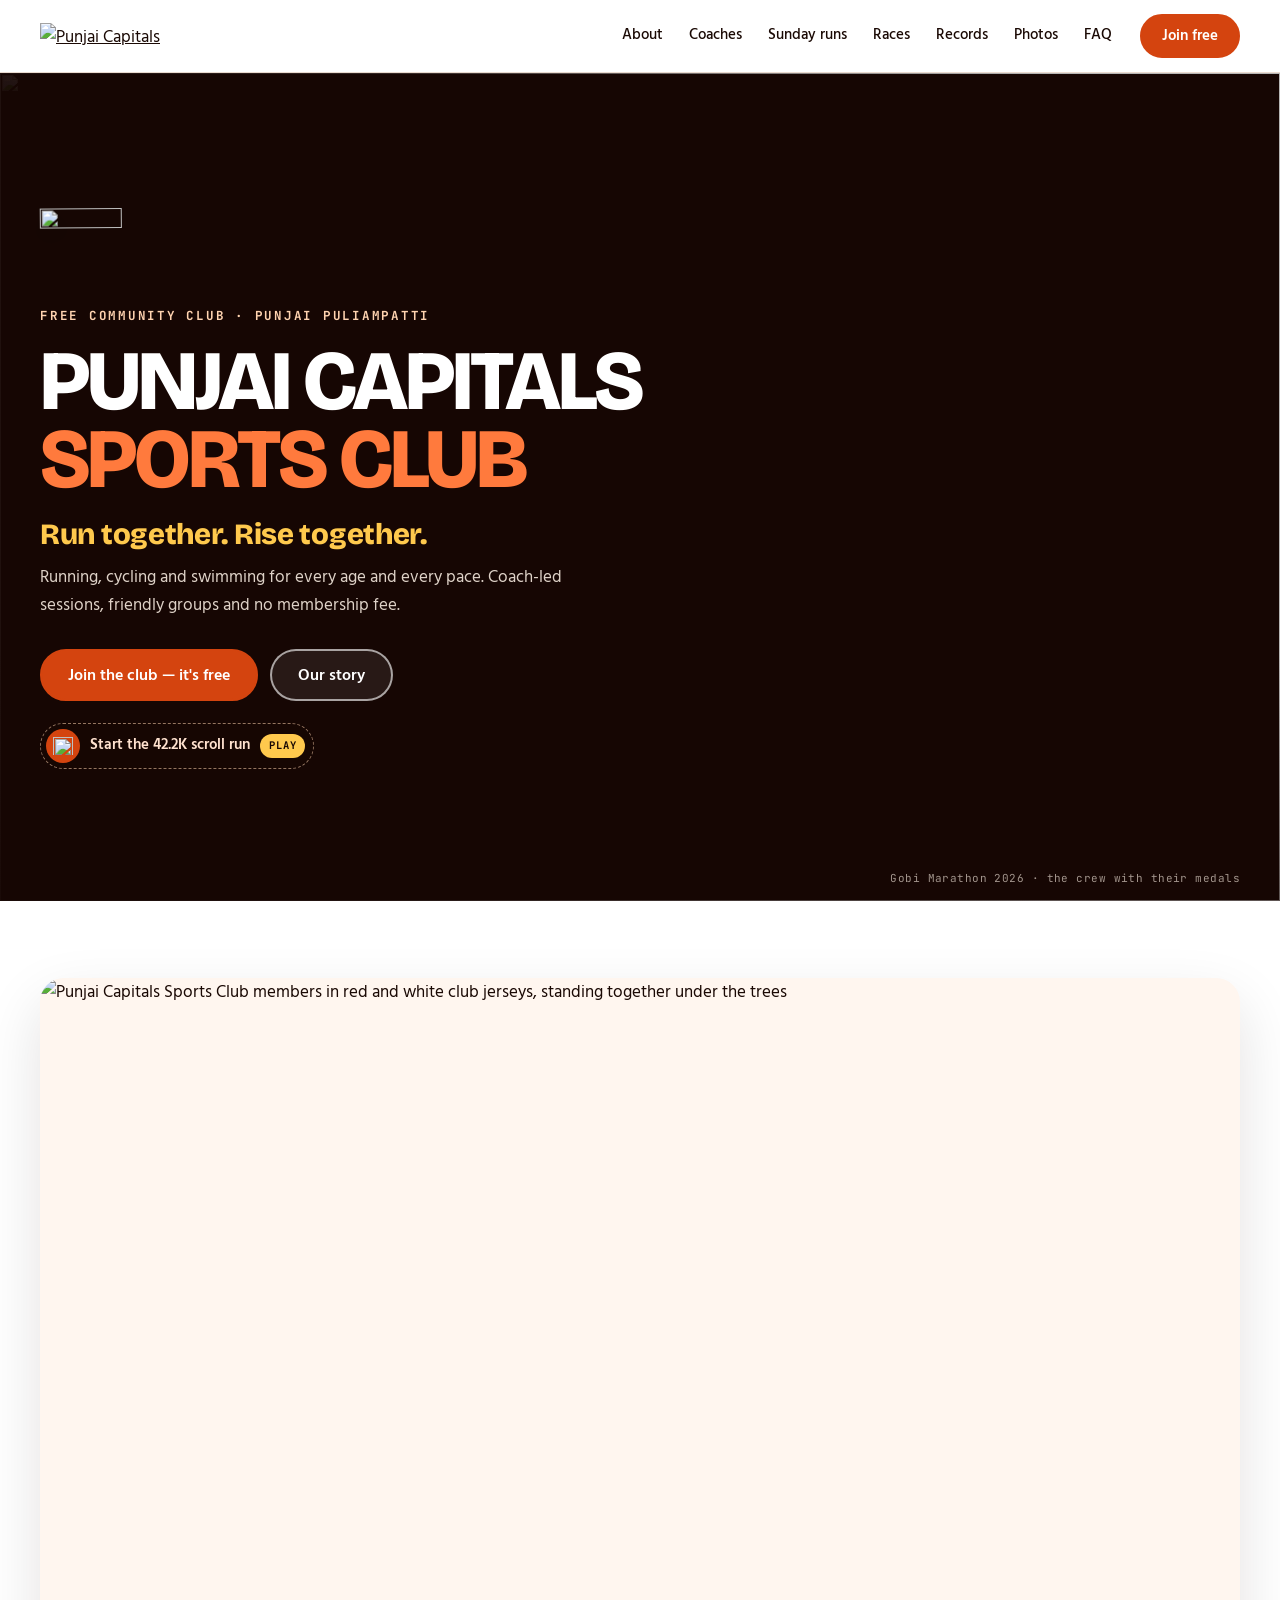
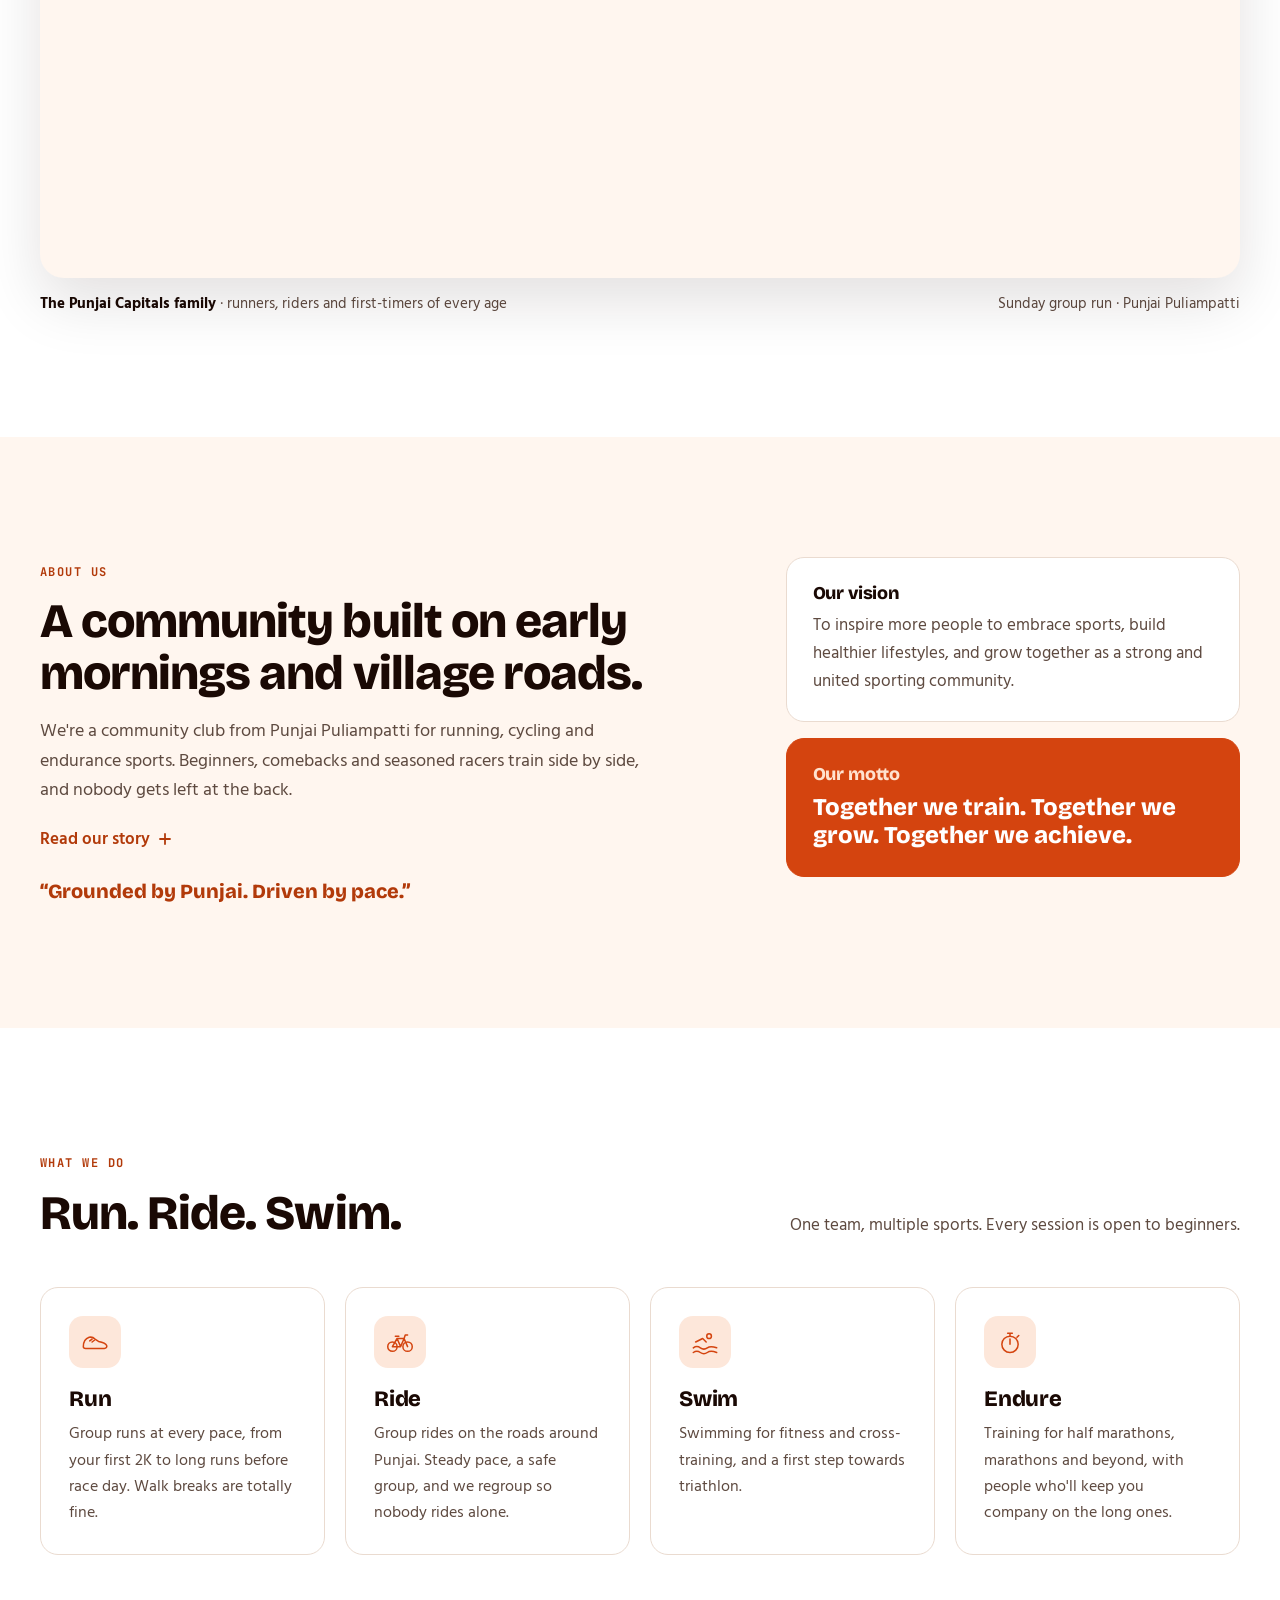
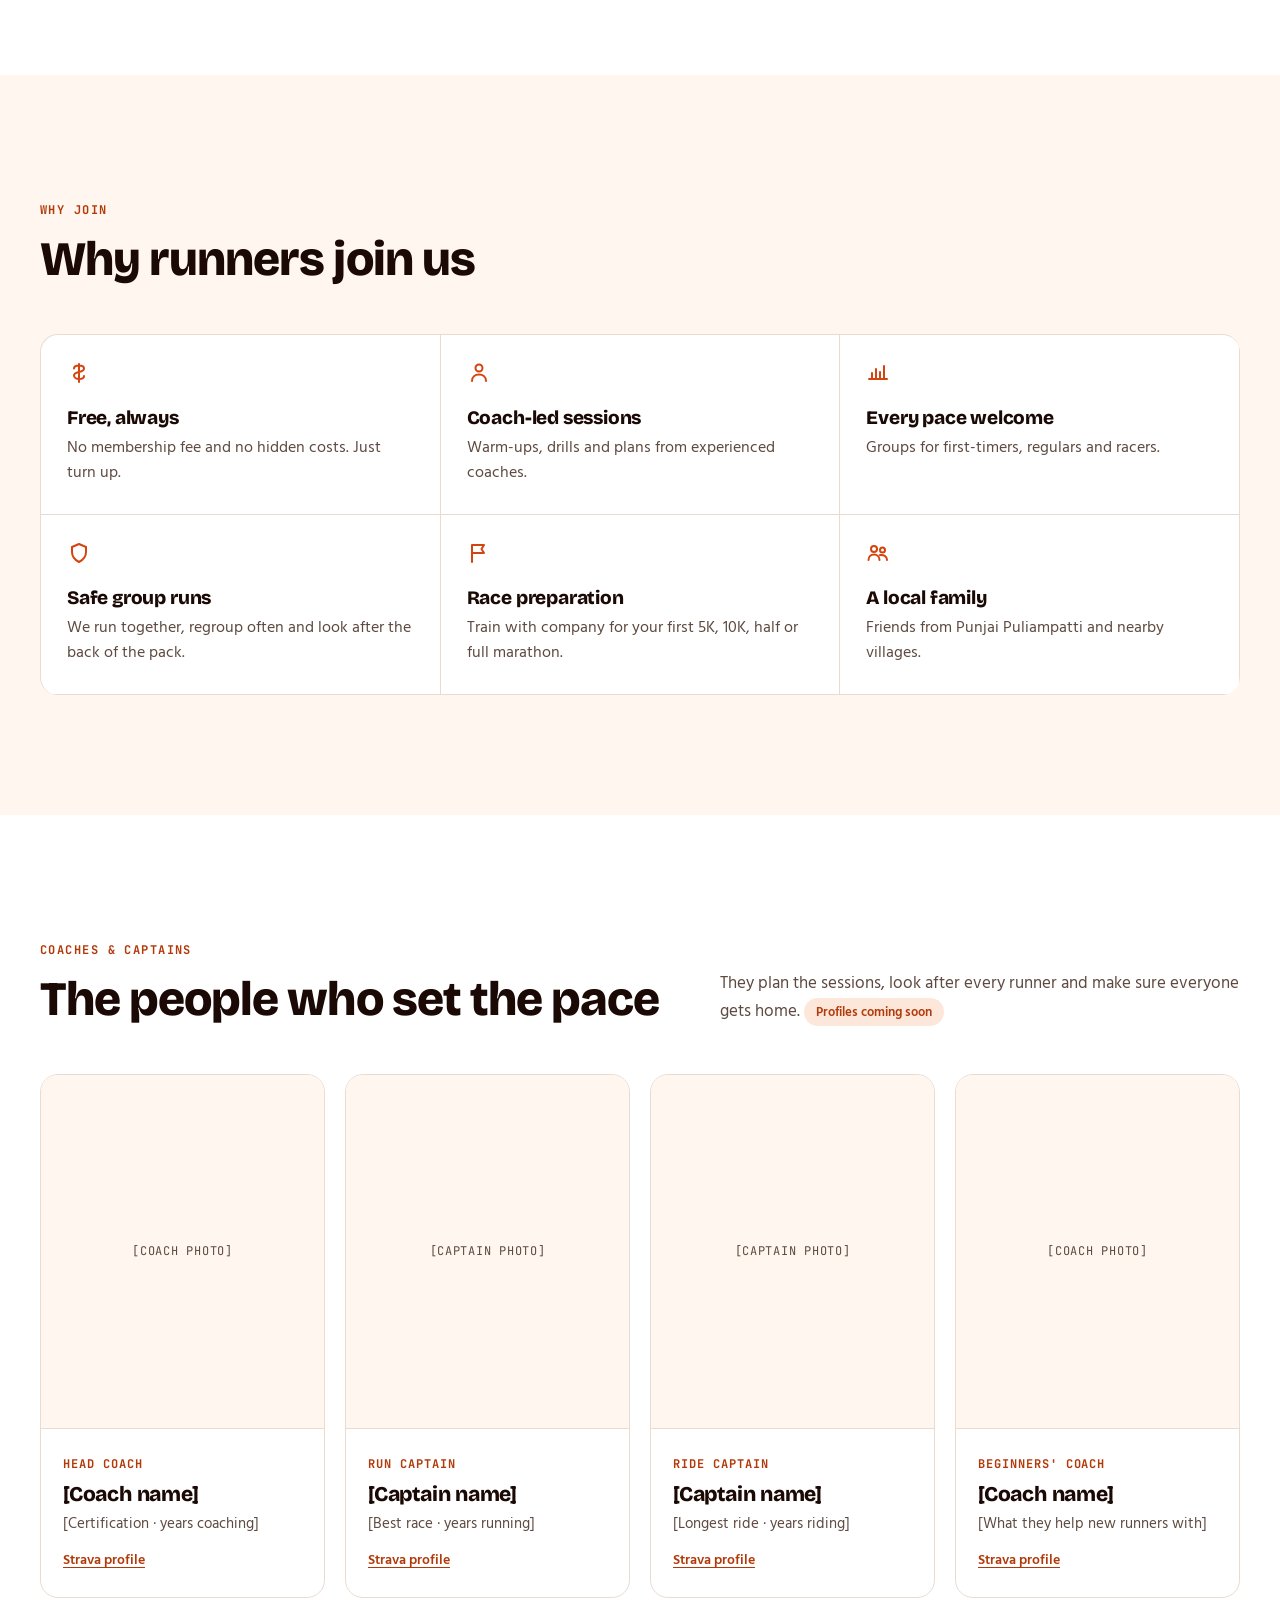
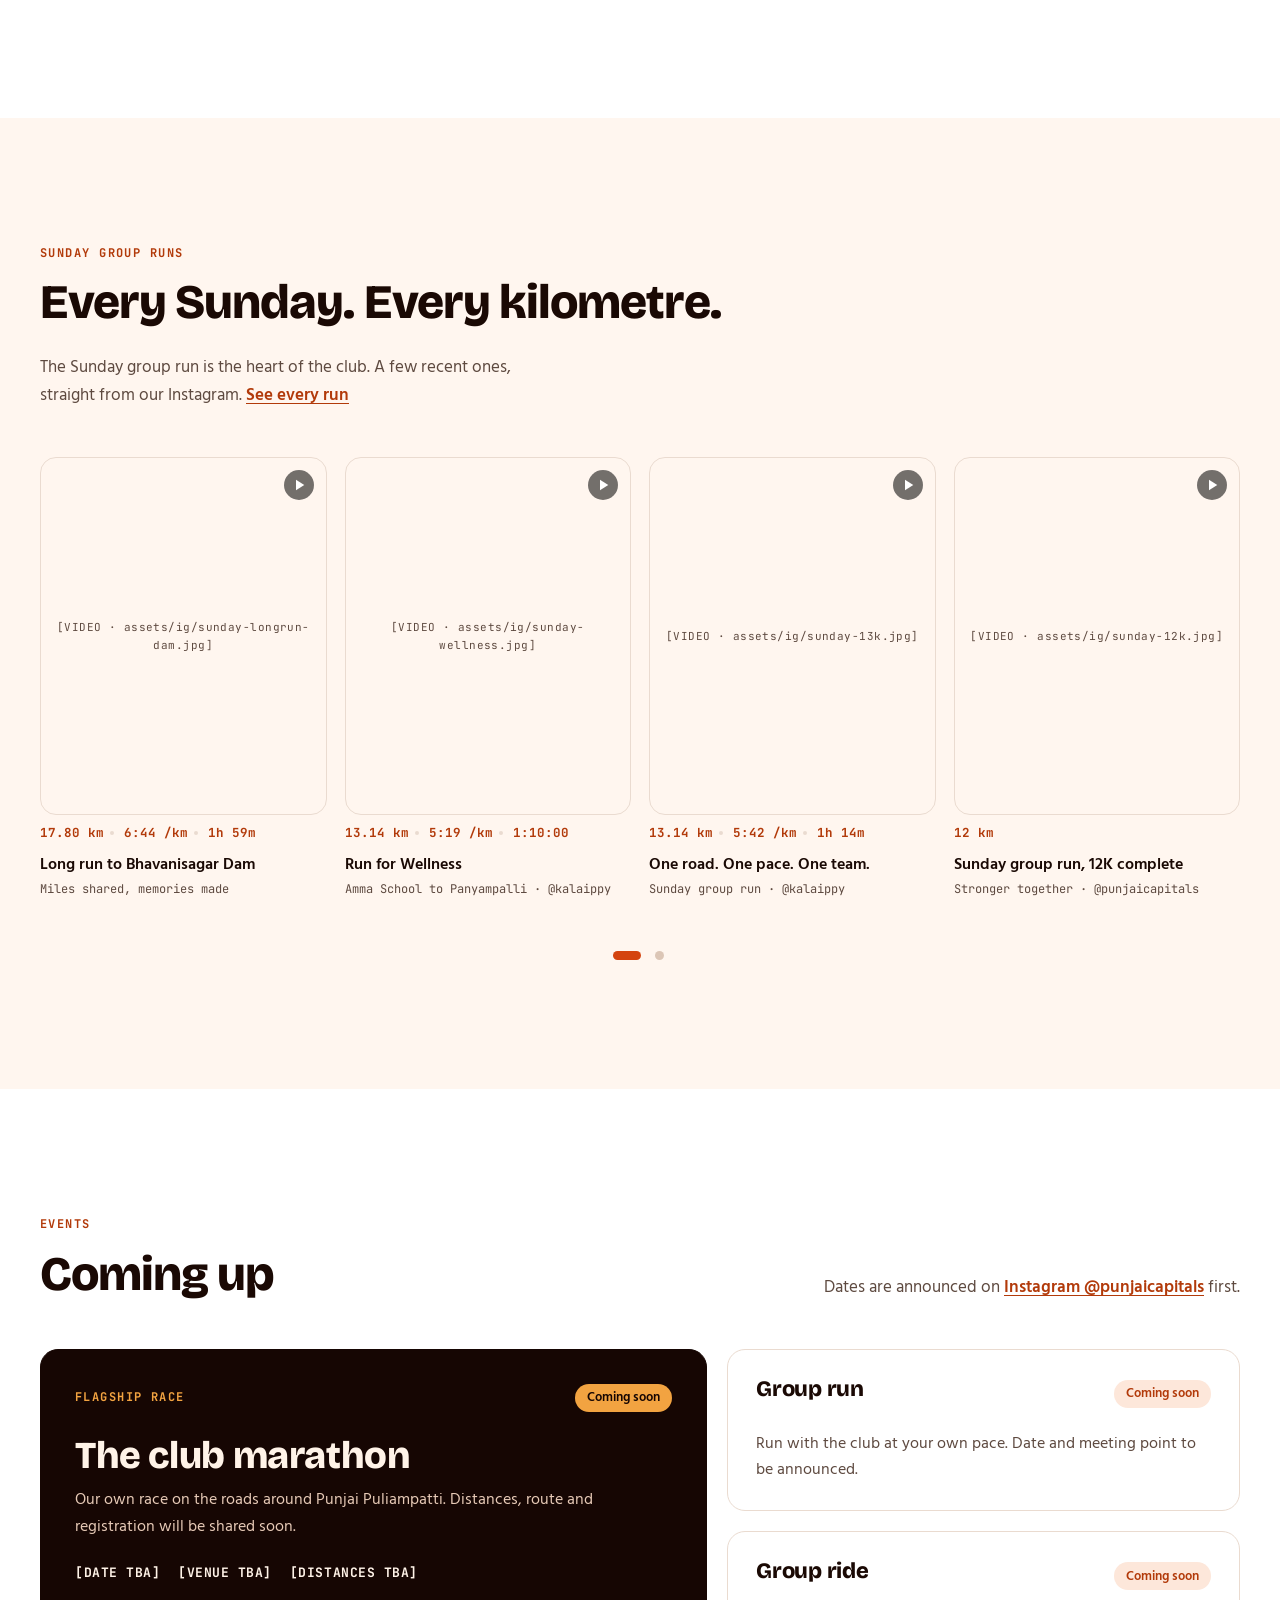
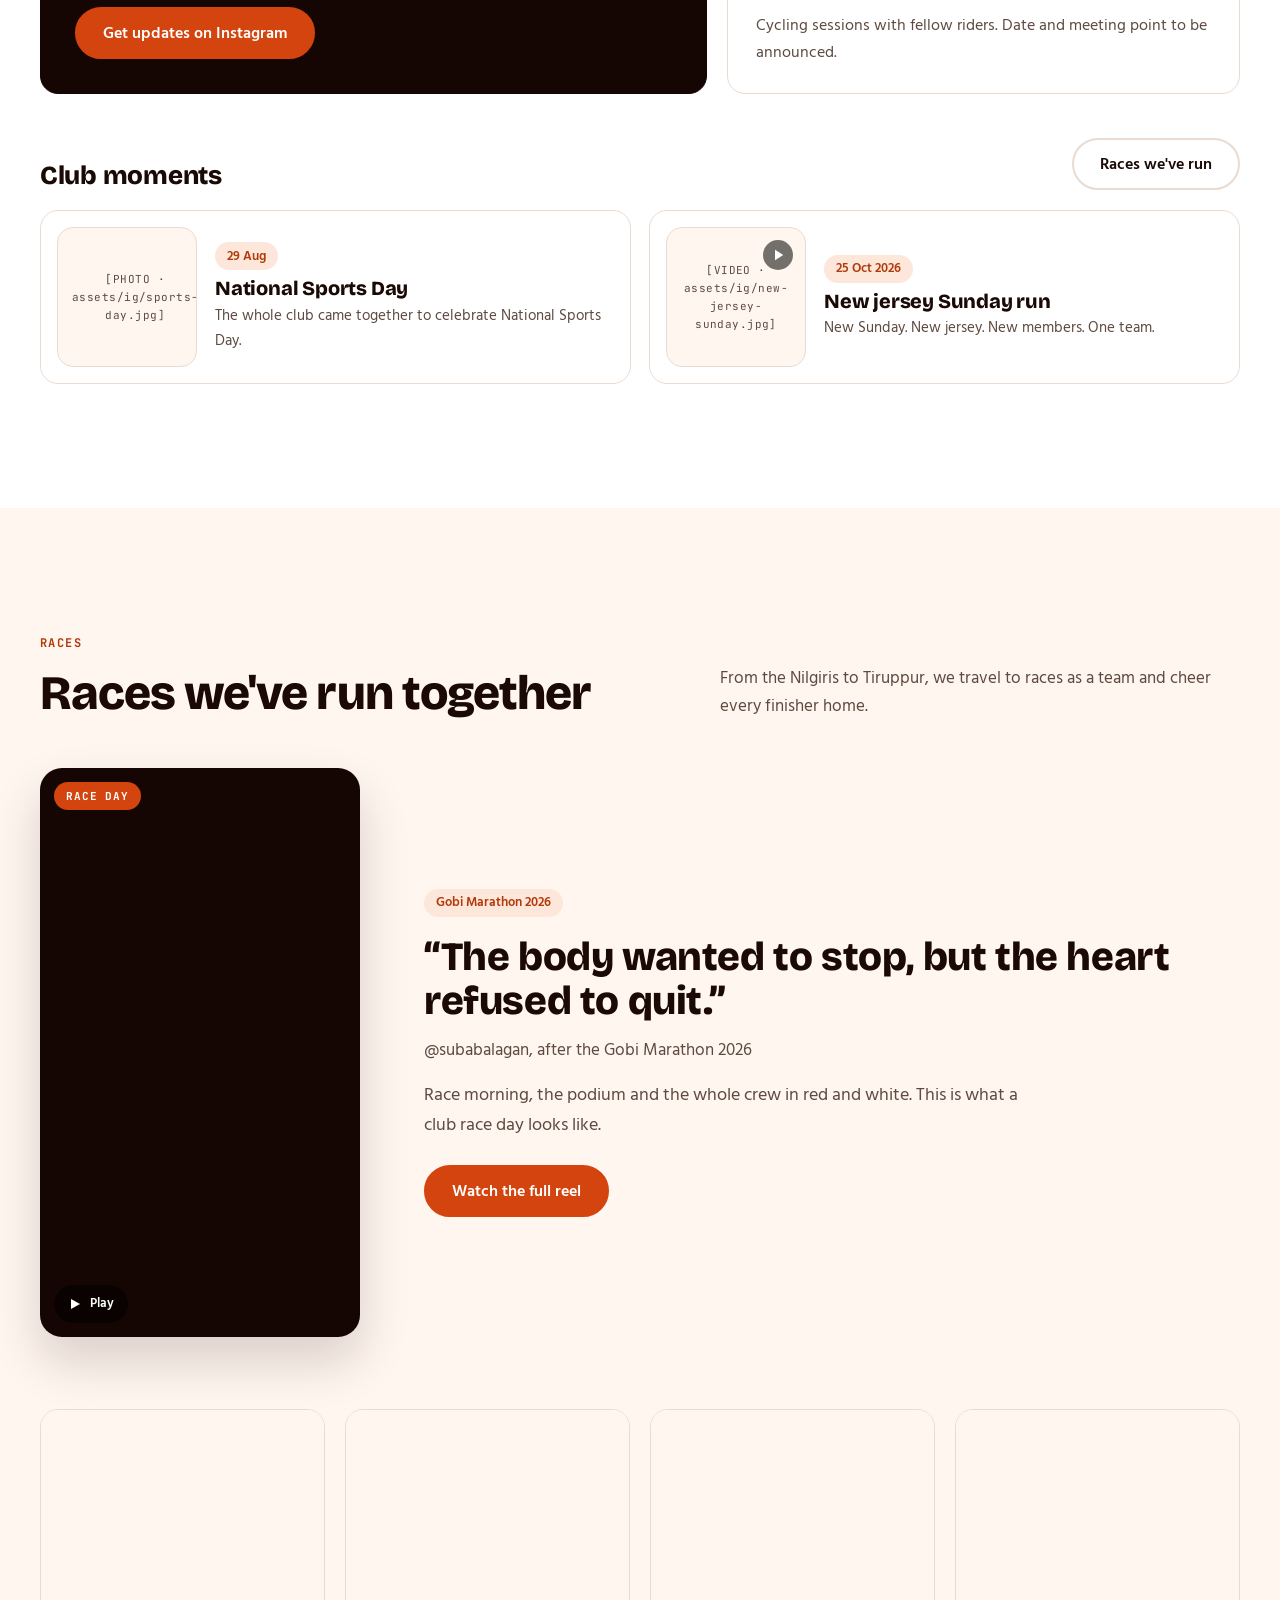
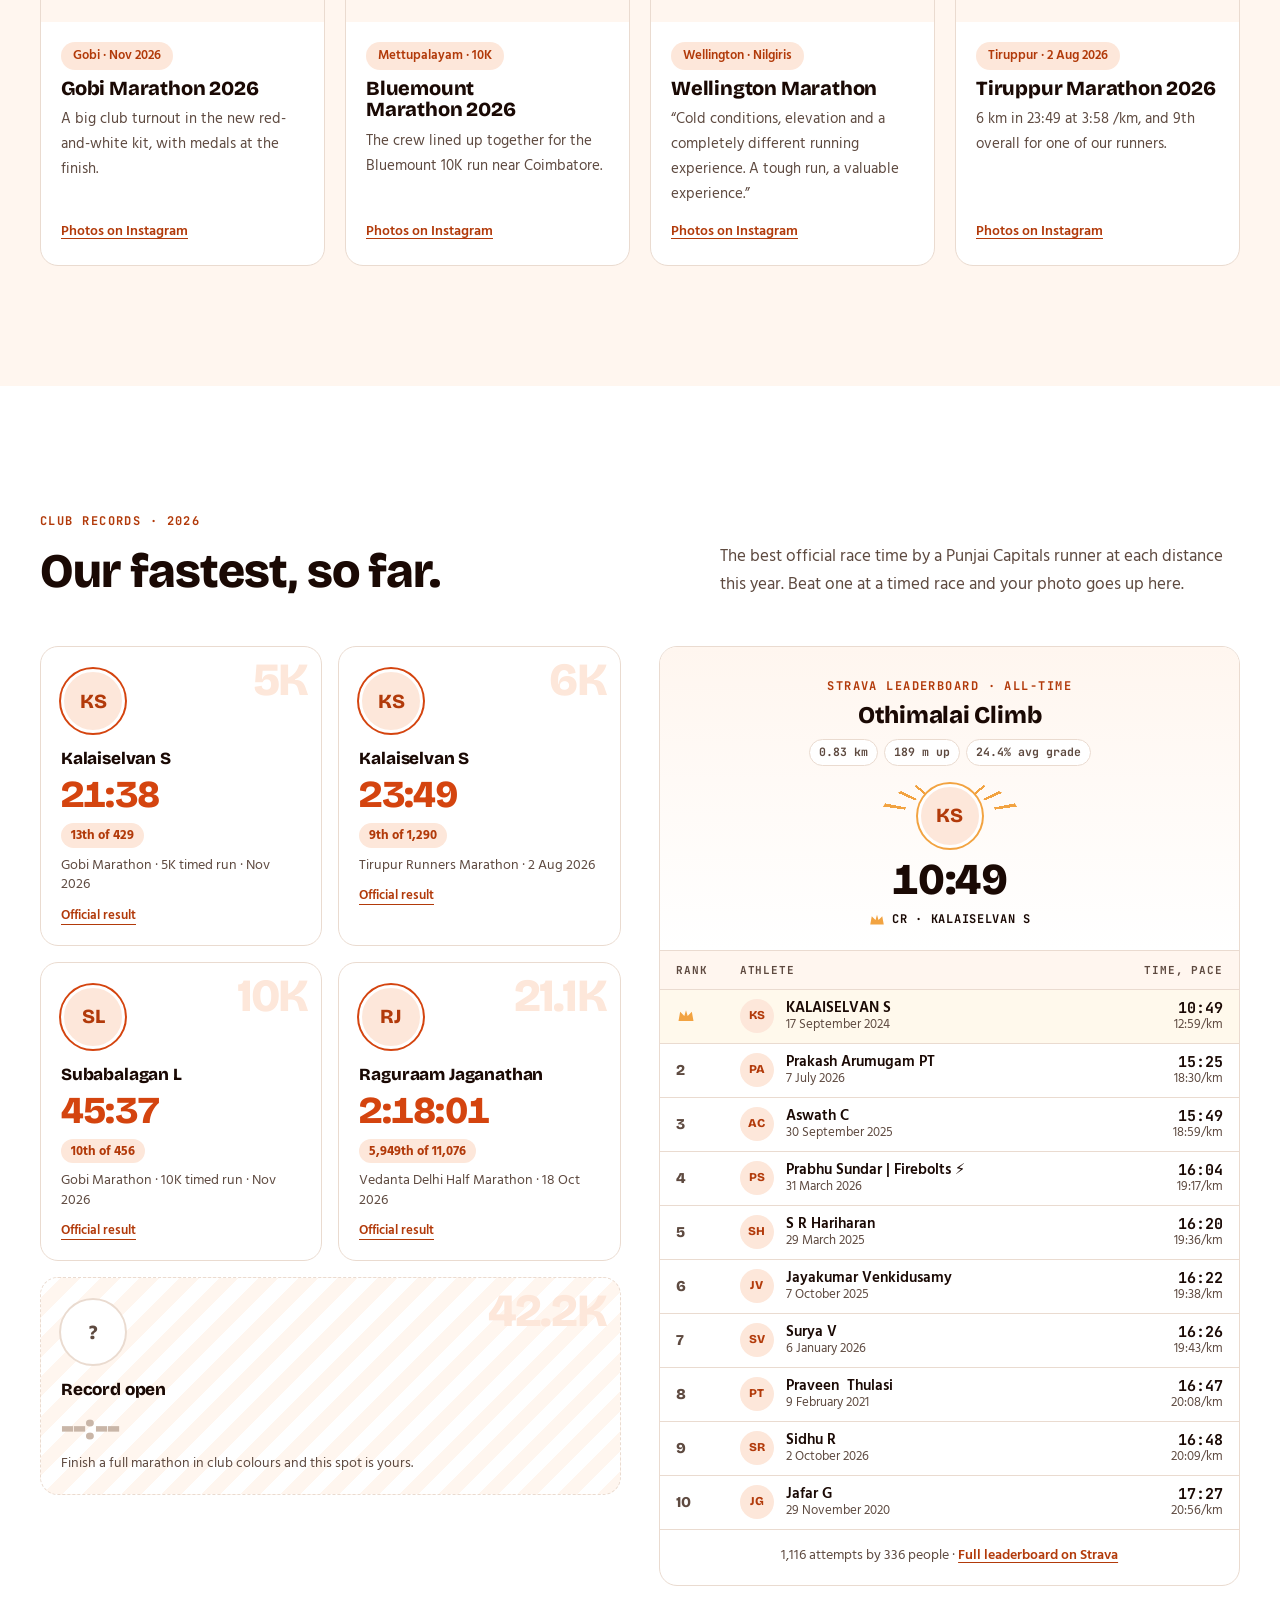
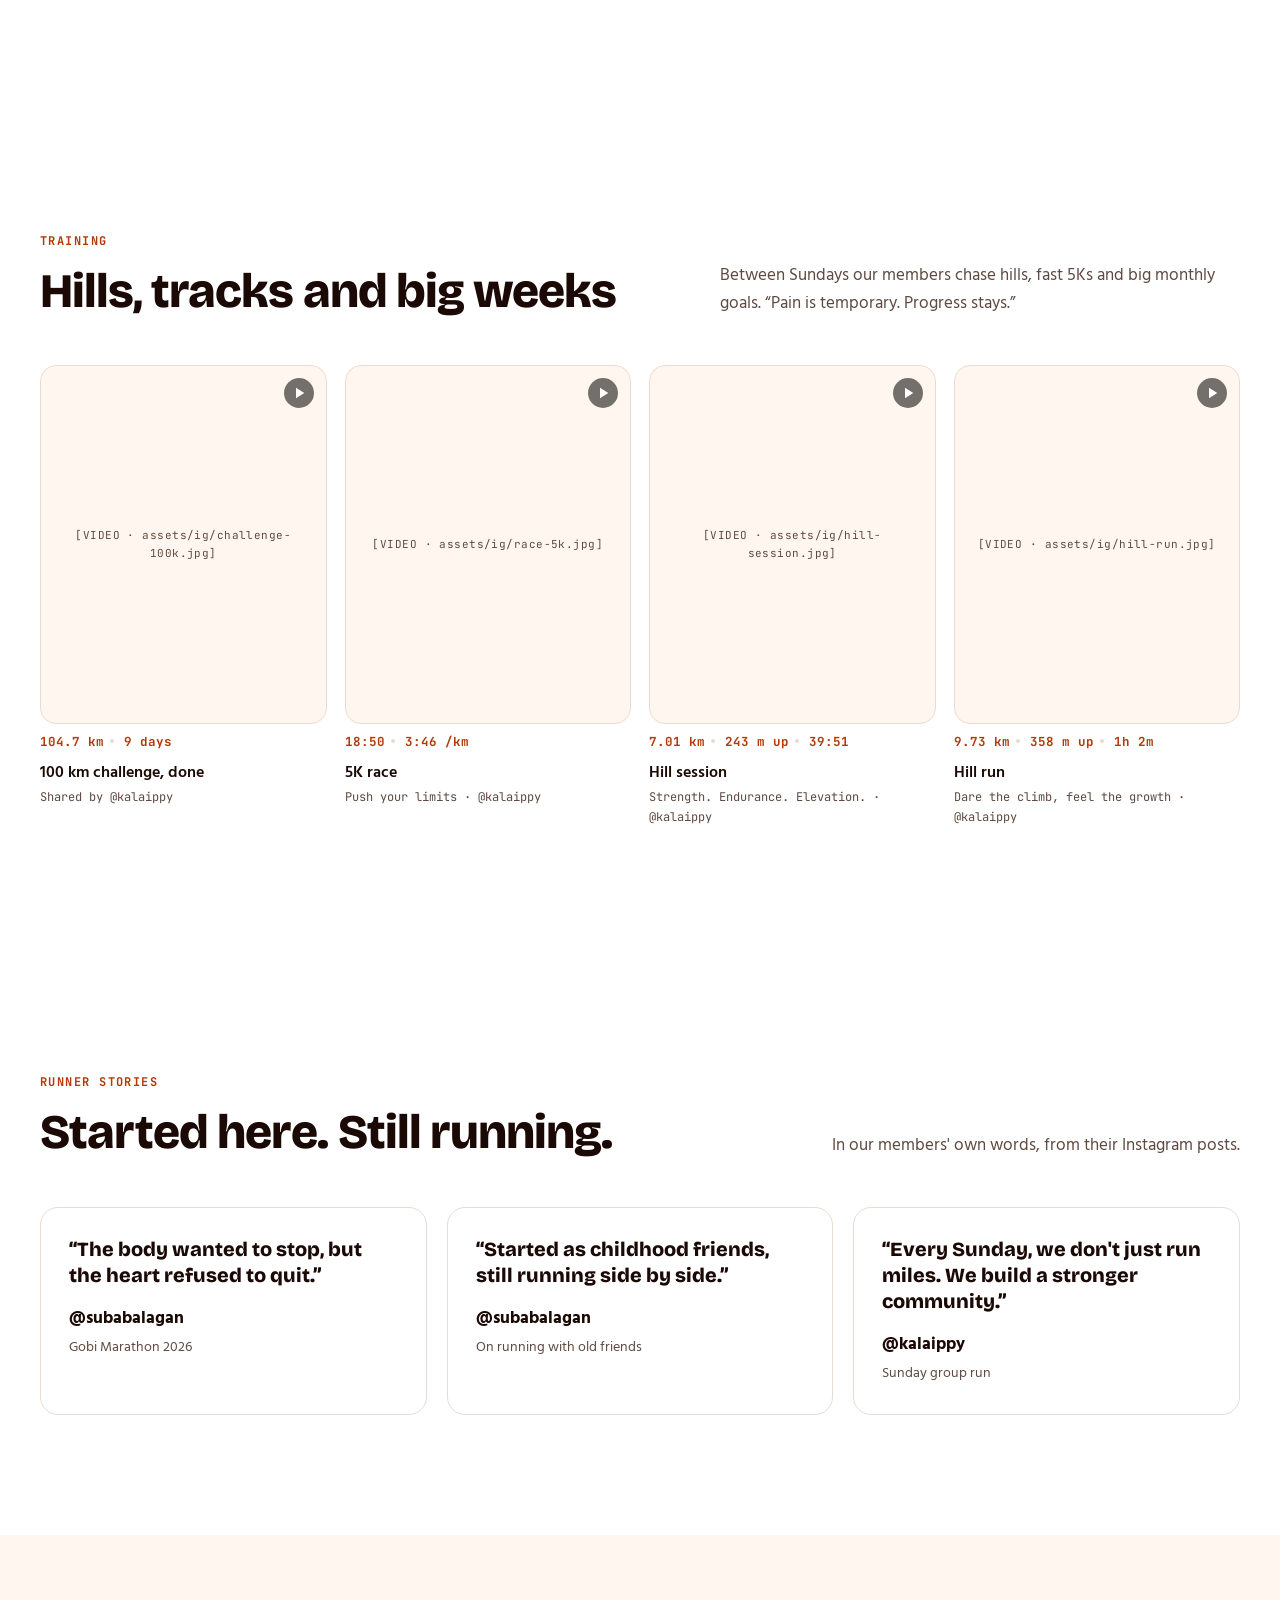
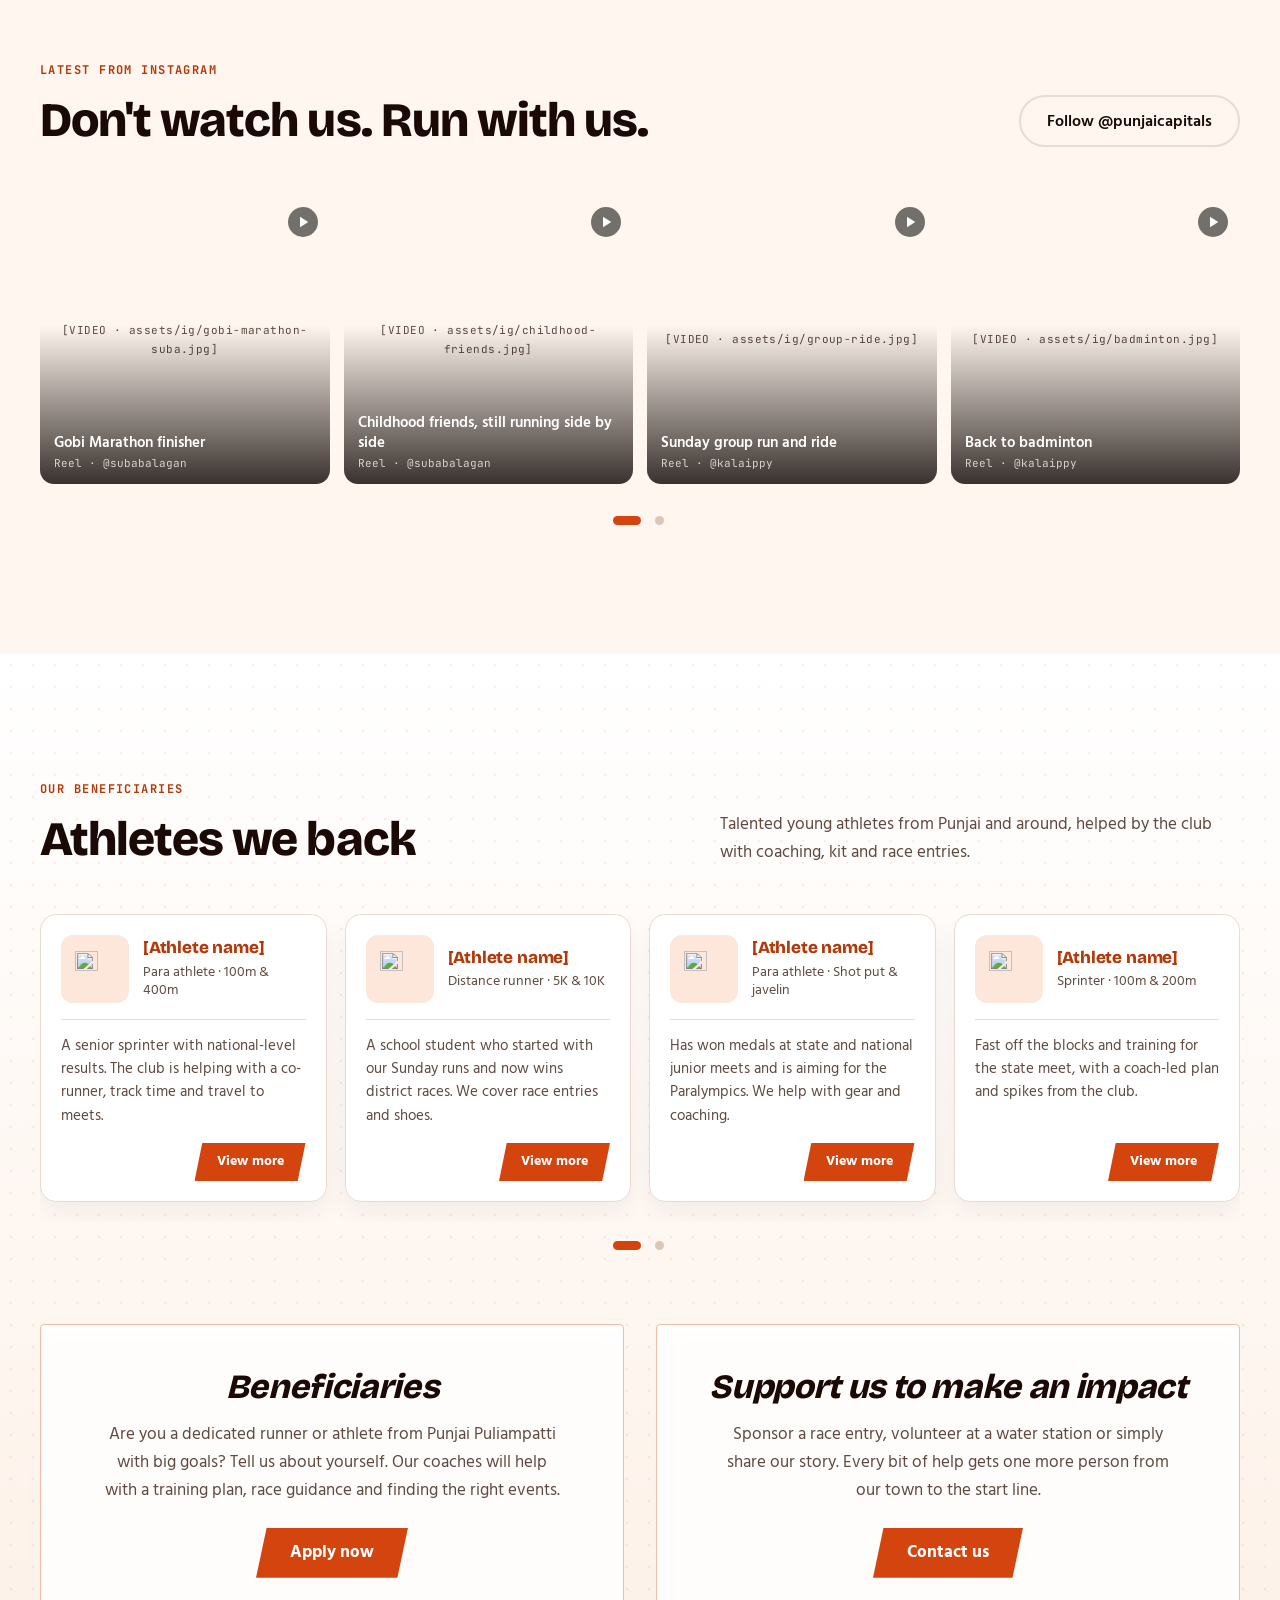
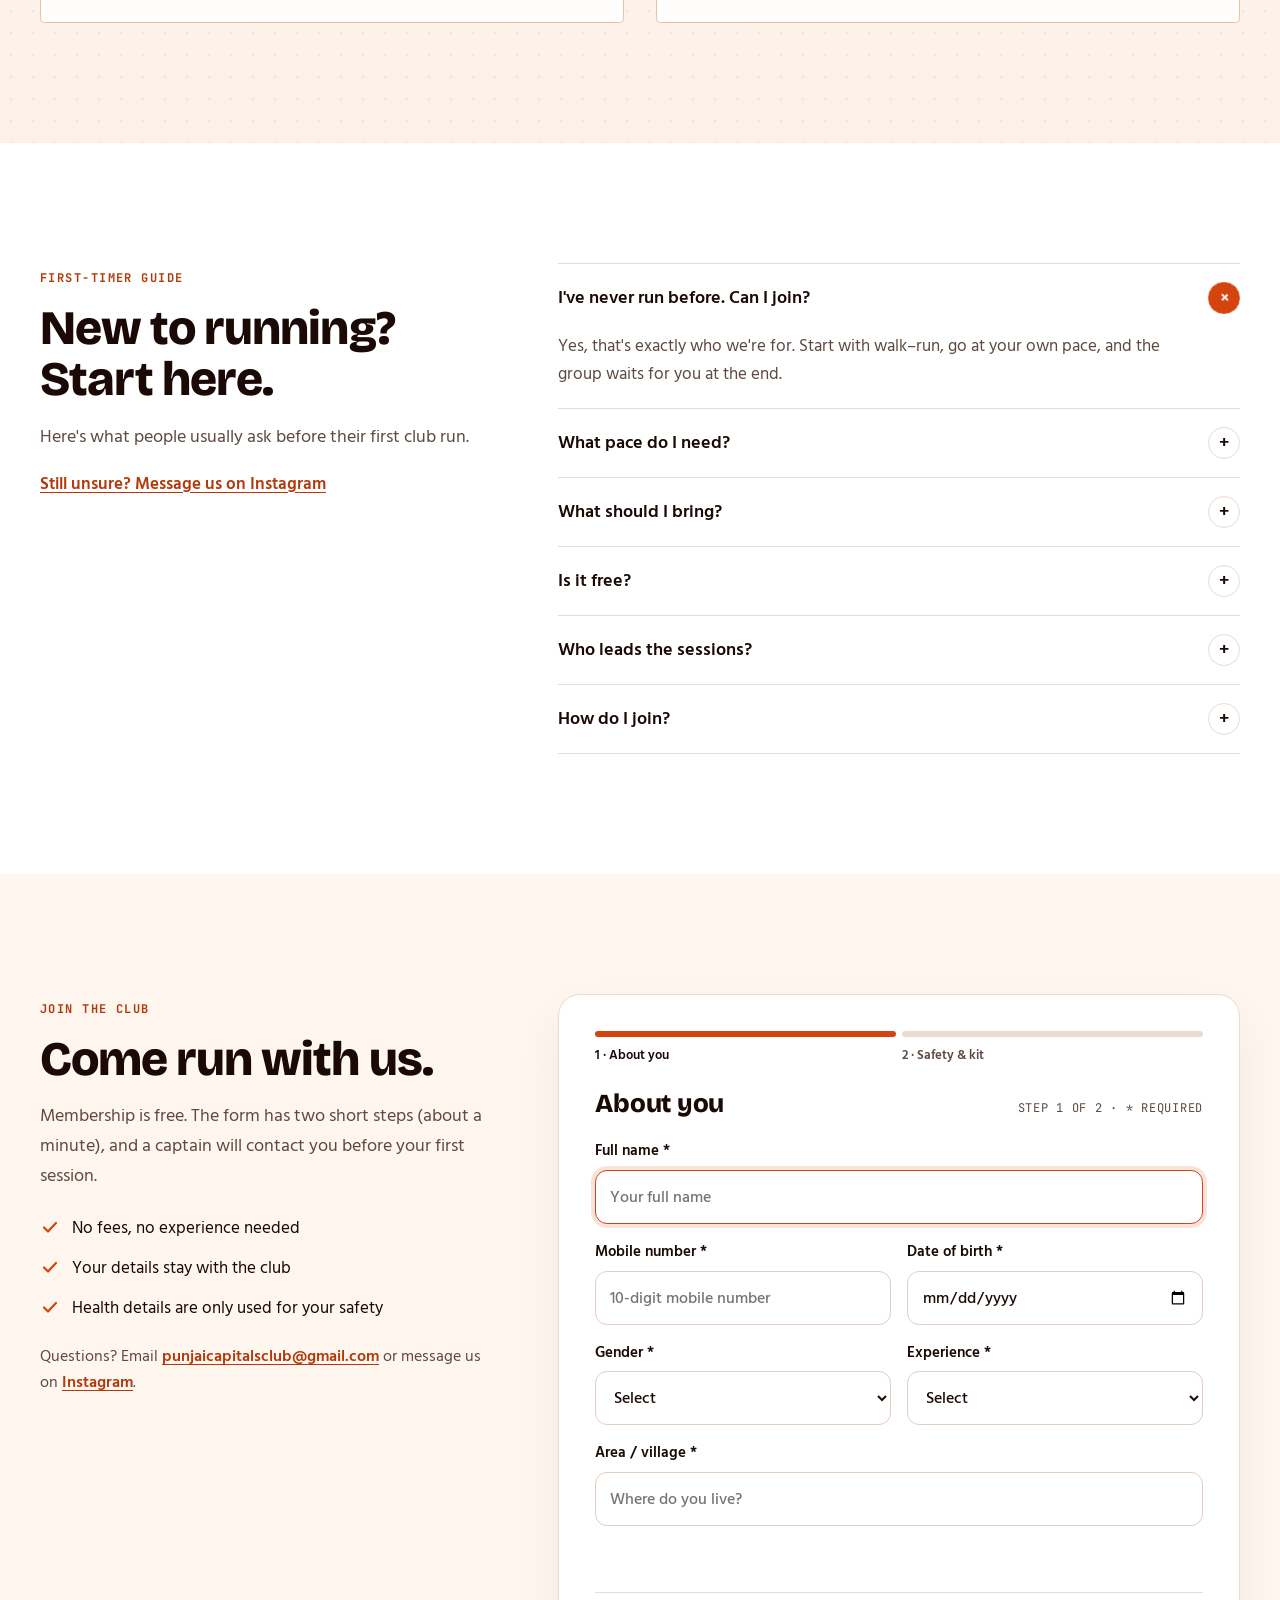
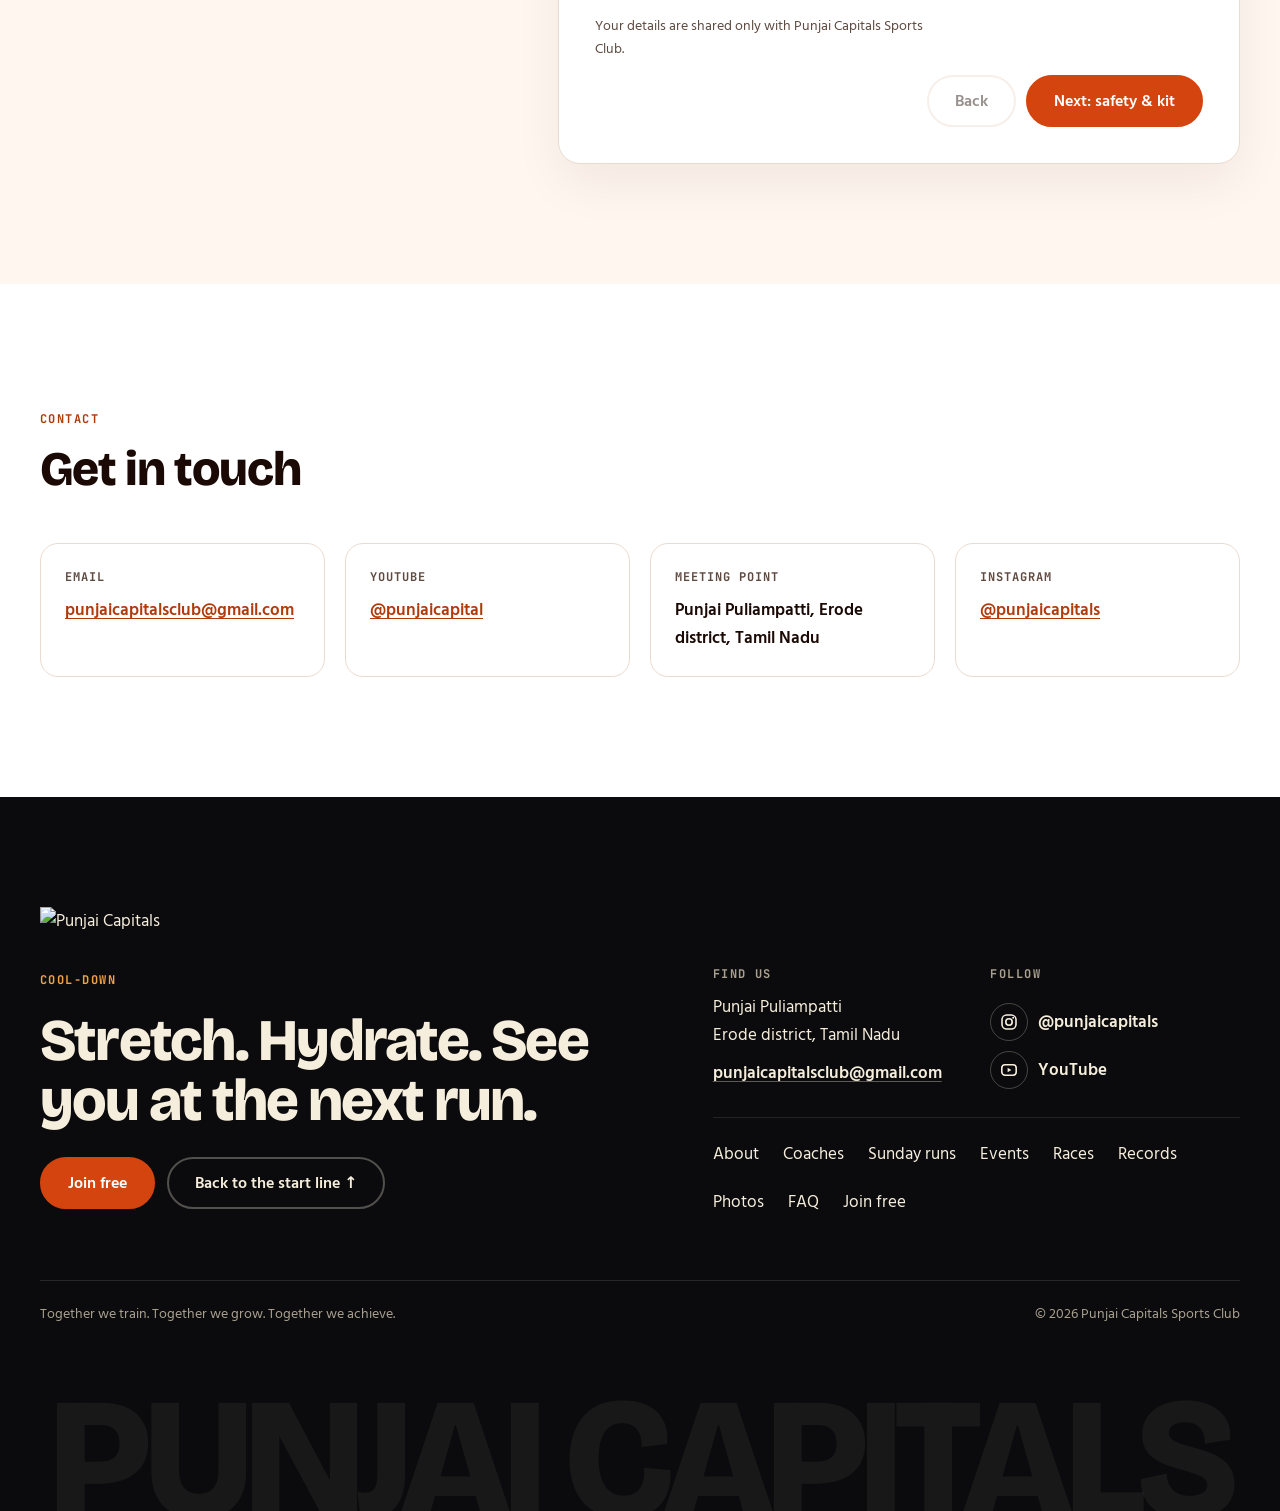
==== commit ad2af561: "feat: connect join form to Google Sheet via Apps Script - 2-step join form sends every named field; " ====
--- a/index.html
+++ b/index.html
@@ -10,8 +10,8 @@
 <link rel="preconnect" href="https://fonts.gstatic.com" crossorigin>
 <link rel="stylesheet" href="https://fonts.googleapis.com/css2?family=Bricolage+Grotesque:opsz,wght@12..96,700;12..96,800&family=Hind+Madurai:wght@400;500;600;700&family=JetBrains+Mono:wght@500;700&display=swap">
 <link rel="preload" as="image" href="assets/ig/gobi-marathon-2026-photo.jpg" fetchpriority="high">
-<link rel="stylesheet" href="css/style.css">
-<link rel="stylesheet" href="css/run.css">
+<link rel="stylesheet" href="css/style.css?v=20261124b">
+<link rel="stylesheet" href="css/run.css?v=20261124b">
 </head>
 <body>
 <a class="skip" href="#main">Skip to content</a>
@@ -546,26 +546,34 @@
       <form class="form" id="joinForm" novalidate aria-labelledby="stepTitle">
         <div class="track" aria-hidden="true"><span class="on">1 · About you</span><span>2 · Safety &amp; kit</span></div>
         <div class="step__head"><h3 id="stepTitle">About you</h3><span id="stepCount">STEP 1 OF 2 · * REQUIRED</span></div>
+        <!-- HOW TO ADD A FIELD (no other file to edit):
+             1. Copy a <div class="field"> line inside one of the steps below.
+             2. Give the input/select a unique id and a name. The name becomes the column header in the Google Sheet.
+             3. Add  required  (and data-msg="…" for the error text) if it must be filled.
+                Checks:  data-check="mobile" (10-digit Indian mobile) · data-check="name" (letters) · type="email" · min / max on dates
+                · data-min-age="5" on a date of birth · data-differs="otherId" (must not equal another field).
+           HOW TO ADD A STEP: copy a whole <fieldset class="step" data-step="N"> block, give it the next number and a <legend>. -->
         <fieldset class="step on" data-step="1"><legend class="sr">About you</legend>
           <div class="grid2">
-            <div class="field full"><label for="name">Full name *</label><input id="name" maxlength="100" autocomplete="name" placeholder="Your full name"></div>
-            <div class="field"><label for="phone">Mobile number *</label><input id="phone" type="tel" inputmode="numeric" maxlength="10" autocomplete="tel-national" placeholder="10-digit mobile number"></div>
-            <div class="field"><label for="dob">Date of birth *</label><input id="dob" type="date"></div>
-            <div class="field"><label for="gender">Gender *</label><select id="gender"><option value="">Select</option><option>Male</option><option>Female</option><option>Other / prefer not to say</option></select></div>
-            <div class="field"><label for="level">Experience *</label><select id="level"><option value="">Select</option><option>Beginner</option><option>Intermediate</option><option>Experienced</option></select></div>
-            <div class="field full"><label for="area">Area / village *</label><input id="area" maxlength="150" placeholder="Where do you live?"></div>
+            <div class="field full"><label for="name">Full name *</label><input id="name" name="Full name" required data-check="name" data-msg="Please enter your full name." data-msg-format="Please enter your name using letters only." maxlength="100" autocomplete="name" placeholder="Your full name"></div>
+            <div class="field"><label for="phone">Mobile number *</label><input id="phone" name="Mobile" required data-check="mobile" data-msg="Enter a valid 10-digit mobile number." type="tel" inputmode="numeric" maxlength="10" autocomplete="tel-national" placeholder="10-digit mobile number"></div>
+            <div class="field"><label for="dob">Date of birth *</label><input id="dob" name="Date of birth" required min="1930-01-01" data-min-age="5" data-msg="Please select your date of birth." data-msg-range="Please check your date of birth." type="date"></div>
+            <div class="field"><label for="gender">Gender *</label><select id="gender" name="Gender" required data-msg="Please select your gender."><option value="">Select</option><option>Male</option><option>Female</option><option>Other / prefer not to say</option></select></div>
+            <div class="field"><label for="level">Experience *</label><select id="level" name="Experience" required data-msg="Please select your experience."><option value="">Select</option><option>Beginner</option><option>Intermediate</option><option>Experienced</option></select></div>
+            <div class="field full"><label for="area">Area / village *</label><input id="area" name="Area / village" required data-msg="Please enter your area or village." maxlength="150" placeholder="Where do you live?"></div>
           </div>
         </fieldset>
-        <fieldset class="step" data-step="2"><legend class="sr">Safety and kit</legend>
+        <fieldset class="step" data-step="2"><legend class="sr">Safety &amp; kit</legend>
           <div class="grid2">
-            <div class="field"><label for="ecName">Emergency contact name *</label><input id="ecName" maxlength="100" placeholder="Name"></div>
-            <div class="field"><label for="ecPhone">Emergency contact mobile *</label><input id="ecPhone" type="tel" inputmode="numeric" maxlength="10" placeholder="10-digit mobile number"></div>
-            <div class="field"><label for="blood">Blood group *</label><select id="blood"><option value="">Select</option><option>A+</option><option>A-</option><option>B+</option><option>B-</option><option>AB+</option><option>AB-</option><option>O+</option><option>O-</option><option>Don't know</option></select></div>
-            <div class="field"><label for="kit">Jersey size *</label><select id="kit"><option value="">Select</option><option>XS</option><option>S</option><option>M</option><option>L</option><option>XL</option><option>XXL</option></select></div>
-            <div class="field full"><label for="health">Health conditions or injuries (optional)</label><input id="health" maxlength="300" placeholder="Asthma, BP, sugar, injury, allergy… or leave empty"></div>
+            <div class="field"><label for="ecName">Emergency contact name *</label><input id="ecName" name="Emergency contact name" required data-msg="Please enter the emergency contact name." maxlength="100" placeholder="Name"></div>
+            <div class="field"><label for="ecPhone">Emergency contact mobile *</label><input id="ecPhone" name="Emergency contact mobile" required data-check="mobile" data-differs="phone" data-msg="Enter a valid 10-digit emergency contact number." data-msg-same="The emergency contact number must be different from your own number." type="tel" inputmode="numeric" maxlength="10" placeholder="10-digit mobile number"></div>
+            <div class="field"><label for="blood">Blood group *</label><select id="blood" name="Blood group" required data-msg="Please select your blood group."><option value="">Select</option><option>A+</option><option>A-</option><option>B+</option><option>B-</option><option>AB+</option><option>AB-</option><option>O+</option><option>O-</option><option>Don't know</option></select></div>
+            <div class="field"><label for="kit">Jersey size *</label><select id="kit" name="Jersey size" required data-msg="Please select your jersey size."><option value="">Select</option><option>XS</option><option>S</option><option>M</option><option>L</option><option>XL</option><option>XXL</option></select></div>
+            <div class="field full"><label for="health">Health conditions or injuries (optional)</label><input id="health" name="Health conditions" maxlength="300" placeholder="Asthma, BP, sugar, injury, allergy… or leave empty"></div>
           </div>
-          <label class="consent" for="consent"><input id="consent" type="checkbox"><span>I'm fit to take part in club runs and rides, and I agree to share these details with Punjai Capitals Sports Club.</span></label>
+          <label class="consent" for="consent"><input id="consent" name="Fit & consent" required data-msg="Please tick the box to confirm." type="checkbox"><span>I'm fit to take part in club runs and rides, and I agree to share these details with Punjai Capitals Sports Club.</span></label>
         </fieldset>
+        <div class="hp" aria-hidden="true"><label for="hpWebsite">Leave this empty</label><input id="hpWebsite" name="_hp" tabindex="-1" autocomplete="off"></div>
         <p id="result" role="status" aria-live="polite"></p>
         <div class="form__foot">
           <p class="fine">Your details are shared only with Punjai Capitals Sports Club.</p>
@@ -629,7 +637,7 @@
   <p class="foot__giant" aria-hidden="true">Punjai Capitals</p>
 </footer>
 
-<script src="js/main.js"></script>
-<script src="js/run.js" defer></script>
+<script src="js/main.js?v=20261124b"></script>
+<script src="js/run.js?v=20261124b" defer></script>
 </body>
 </html>
--- a/css/style.css
+++ b/css/style.css
@@ -544,3 +544,6 @@
   .bene__txt{font-size:13.5px;margin-top:12px;padding-top:10px;-webkit-line-clamp:5}
   .slant--sm{align-self:stretch;padding:0 12px;font-size:13px}
 }
+
+/* join form honeypot: hidden from people and screen readers, filled in only by spam bots */
+.hp{position:absolute;width:1px;height:1px;overflow:hidden;clip-path:inset(50%);opacity:0;pointer-events:none}
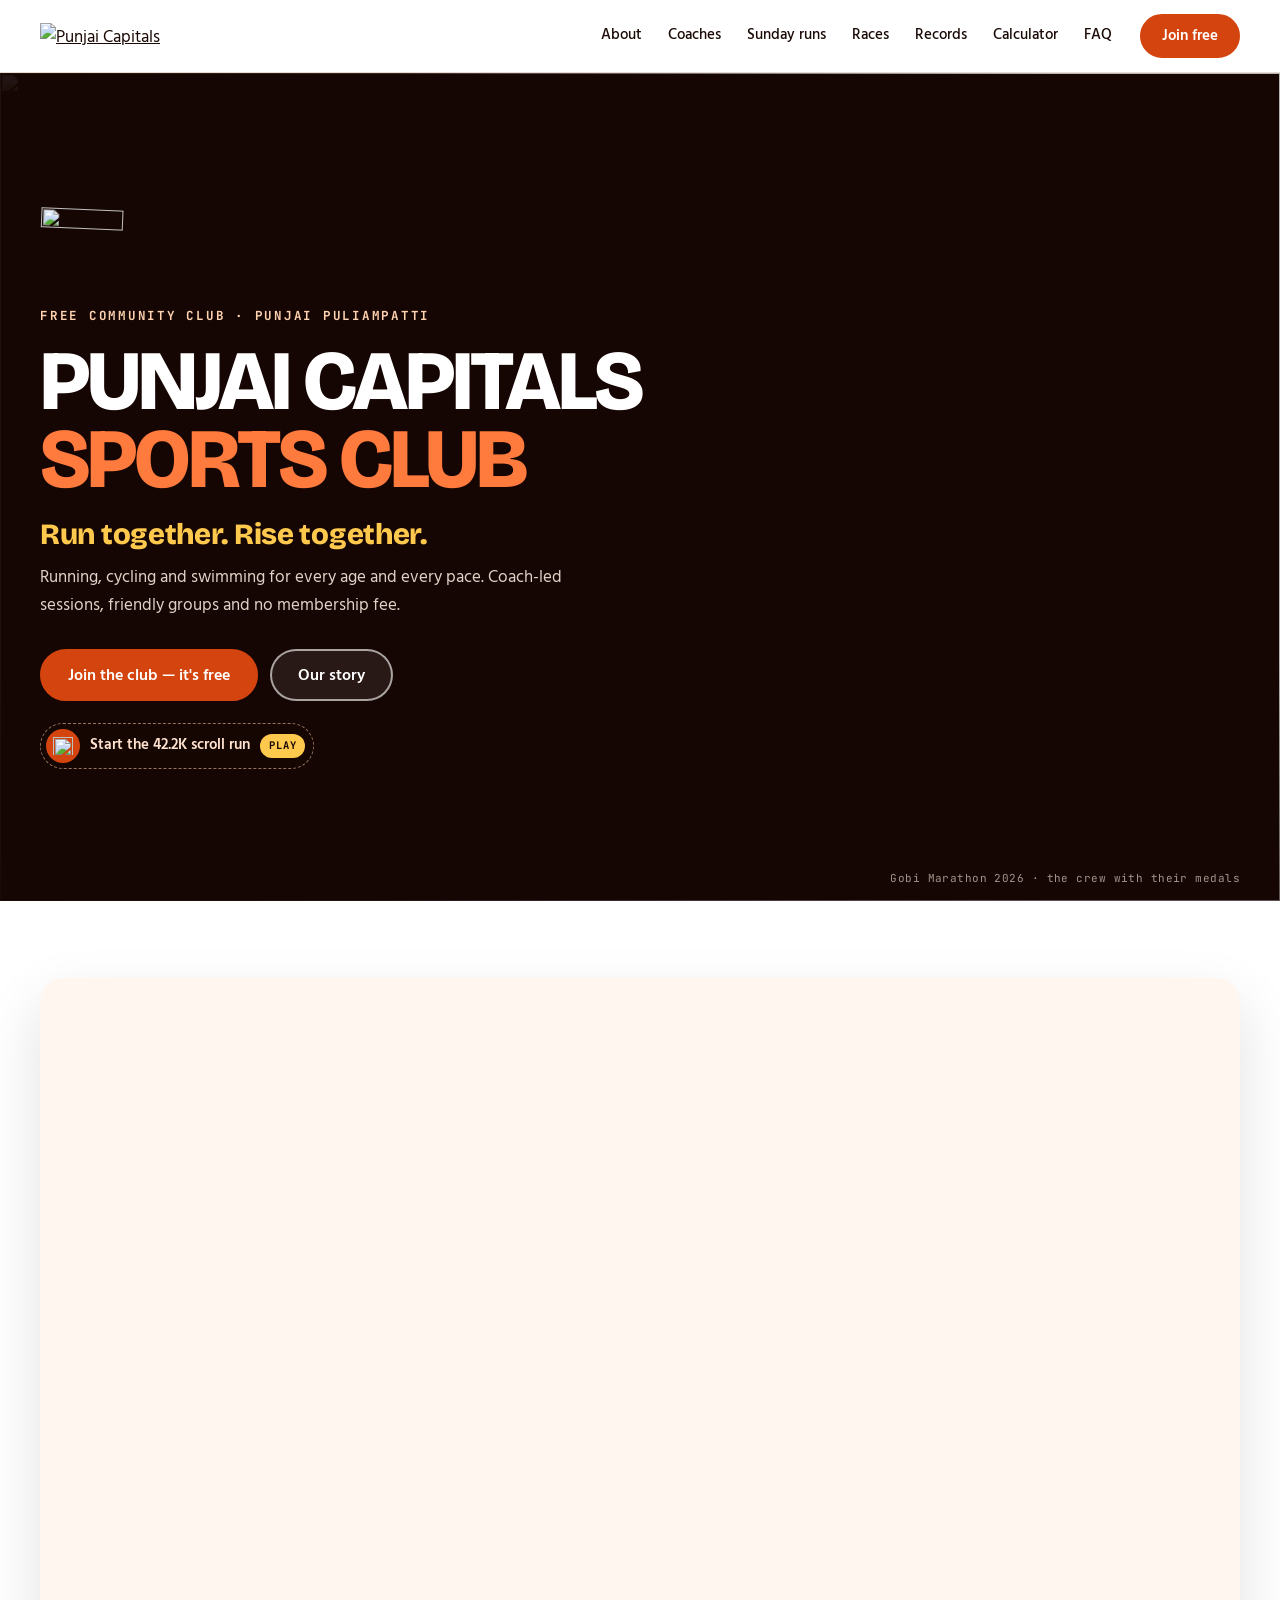
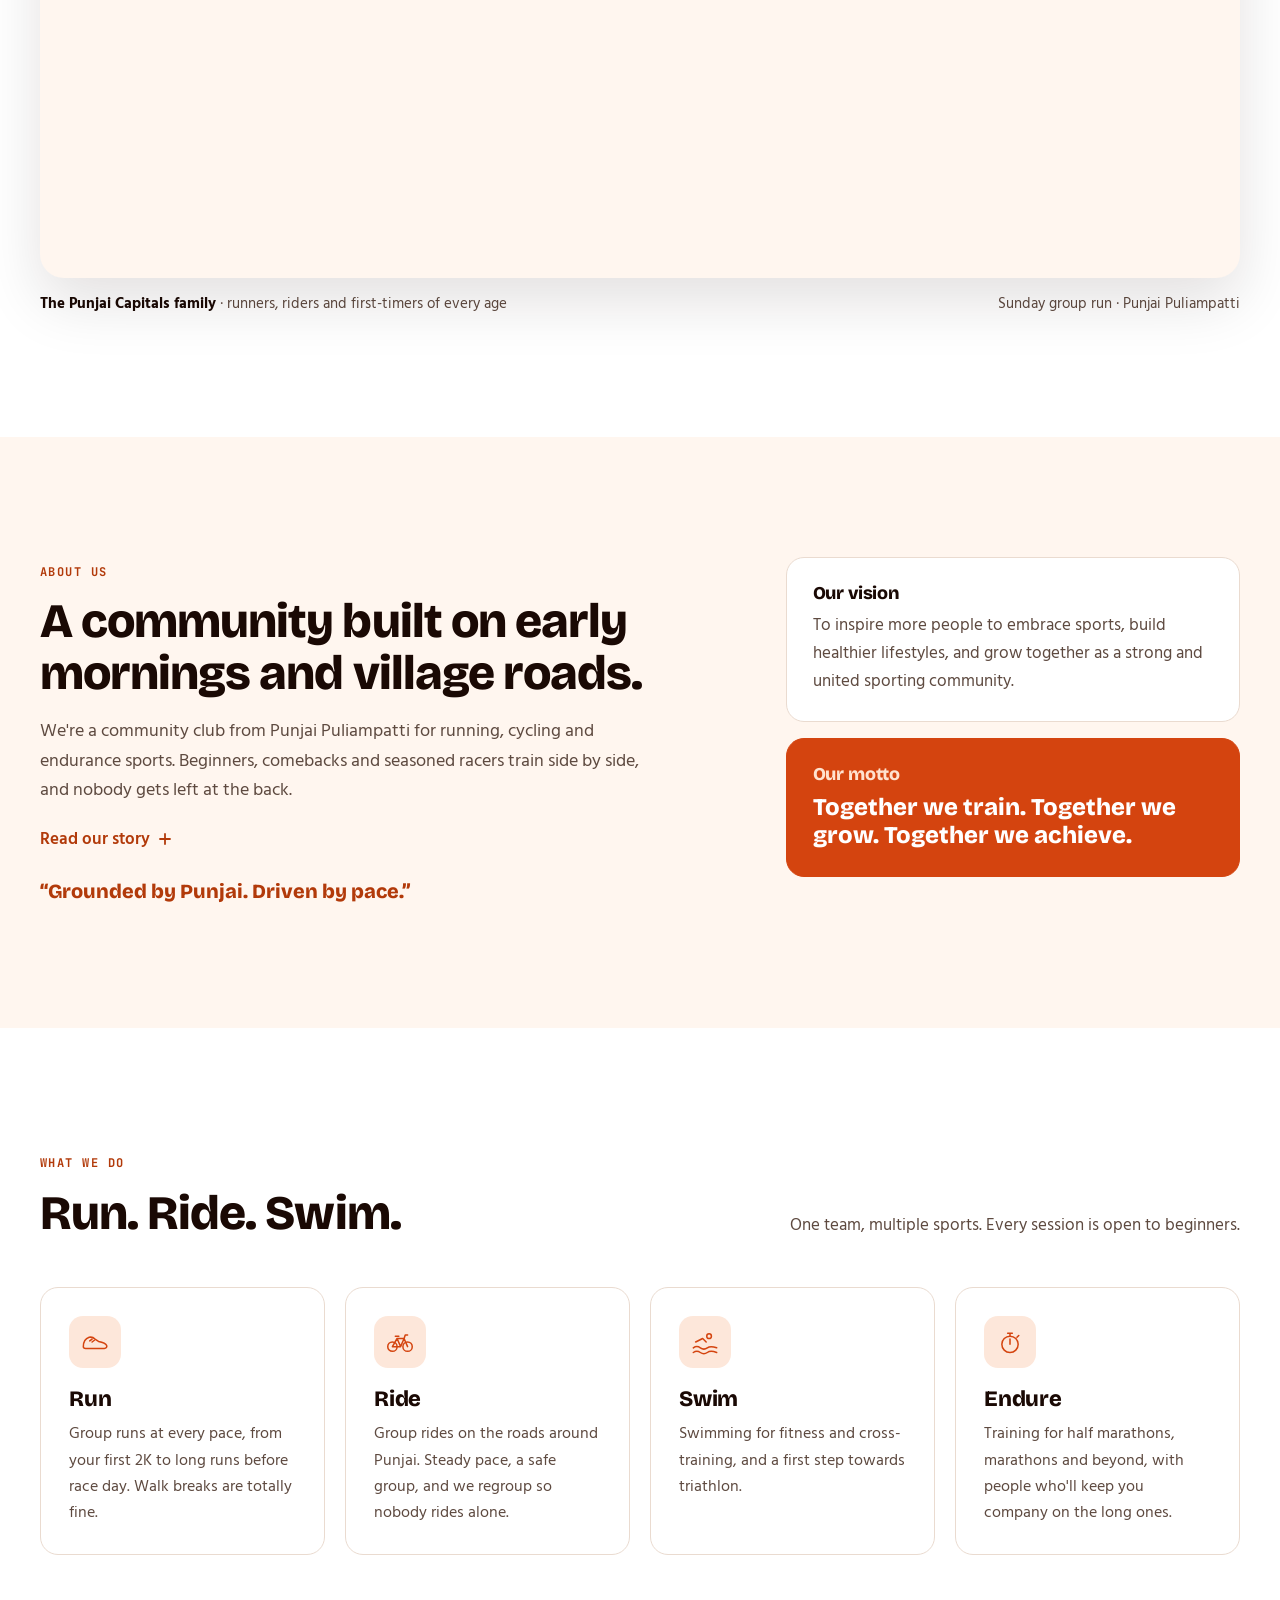
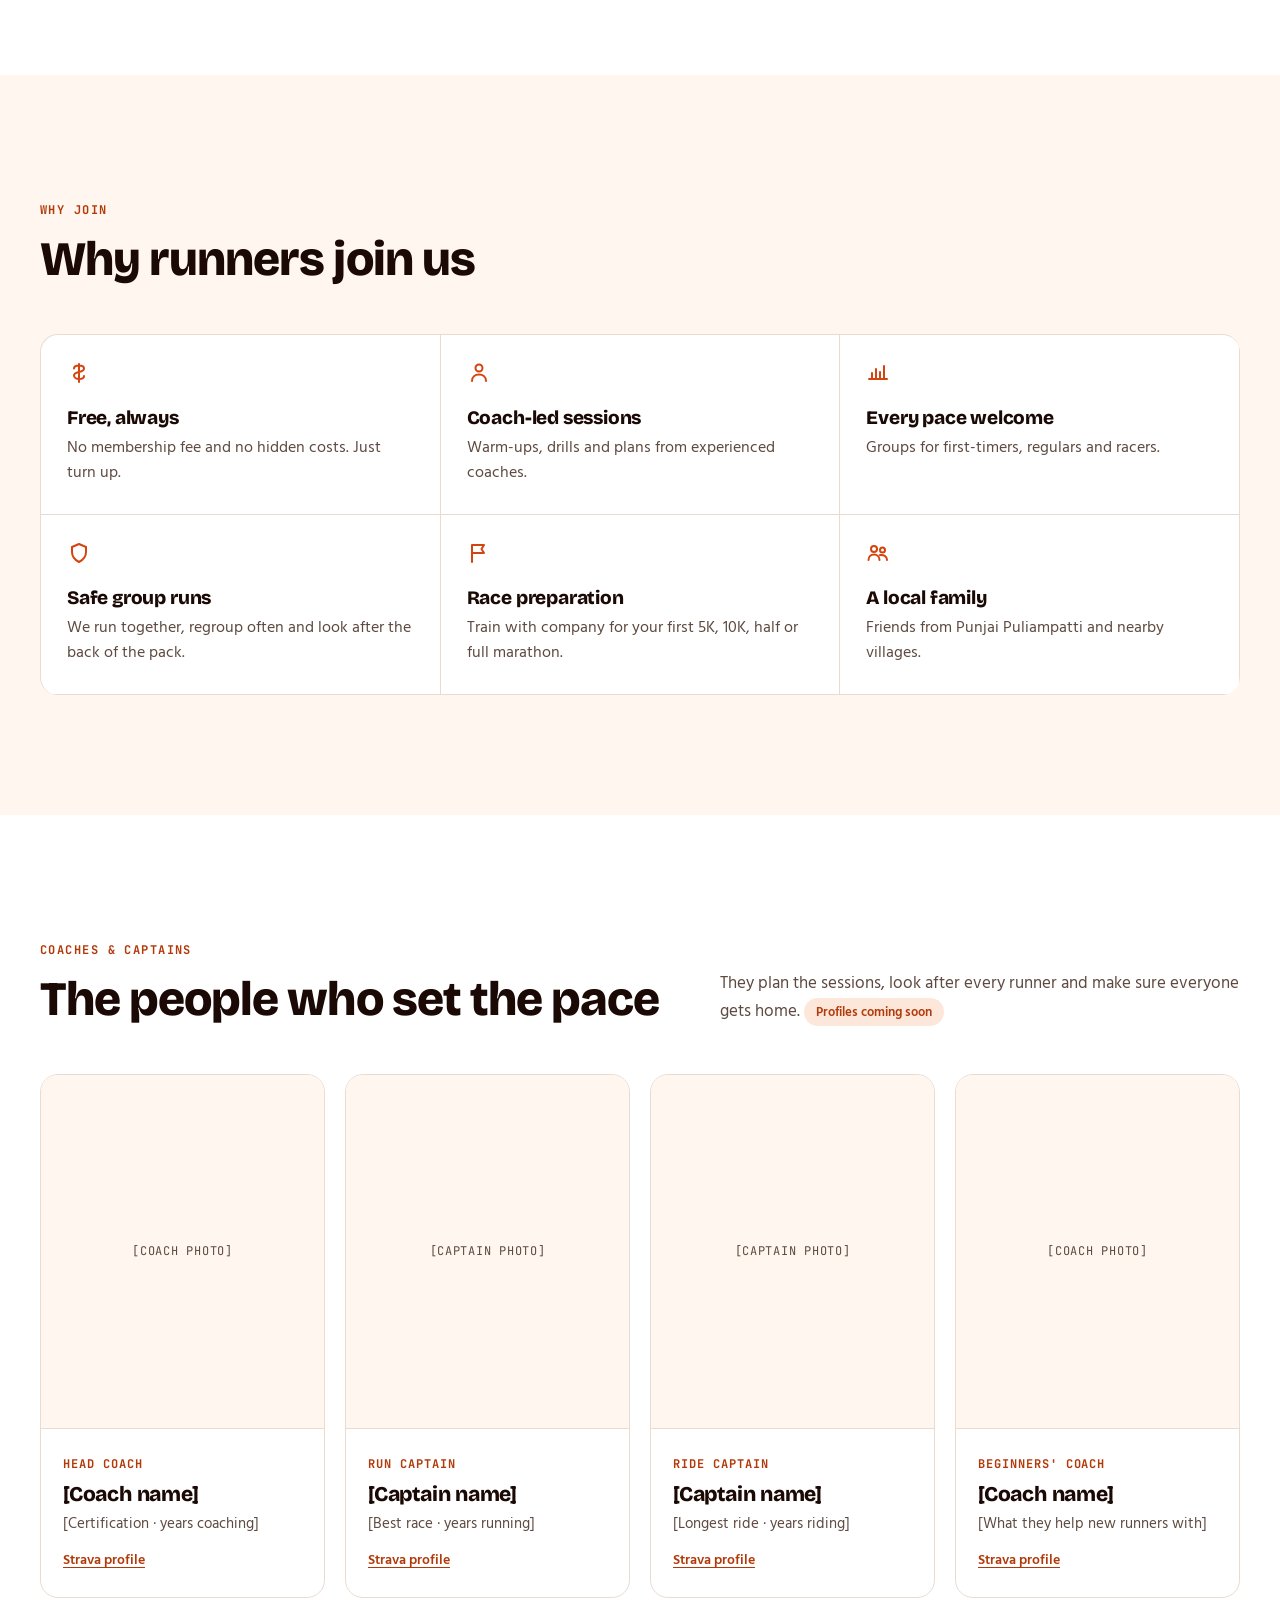
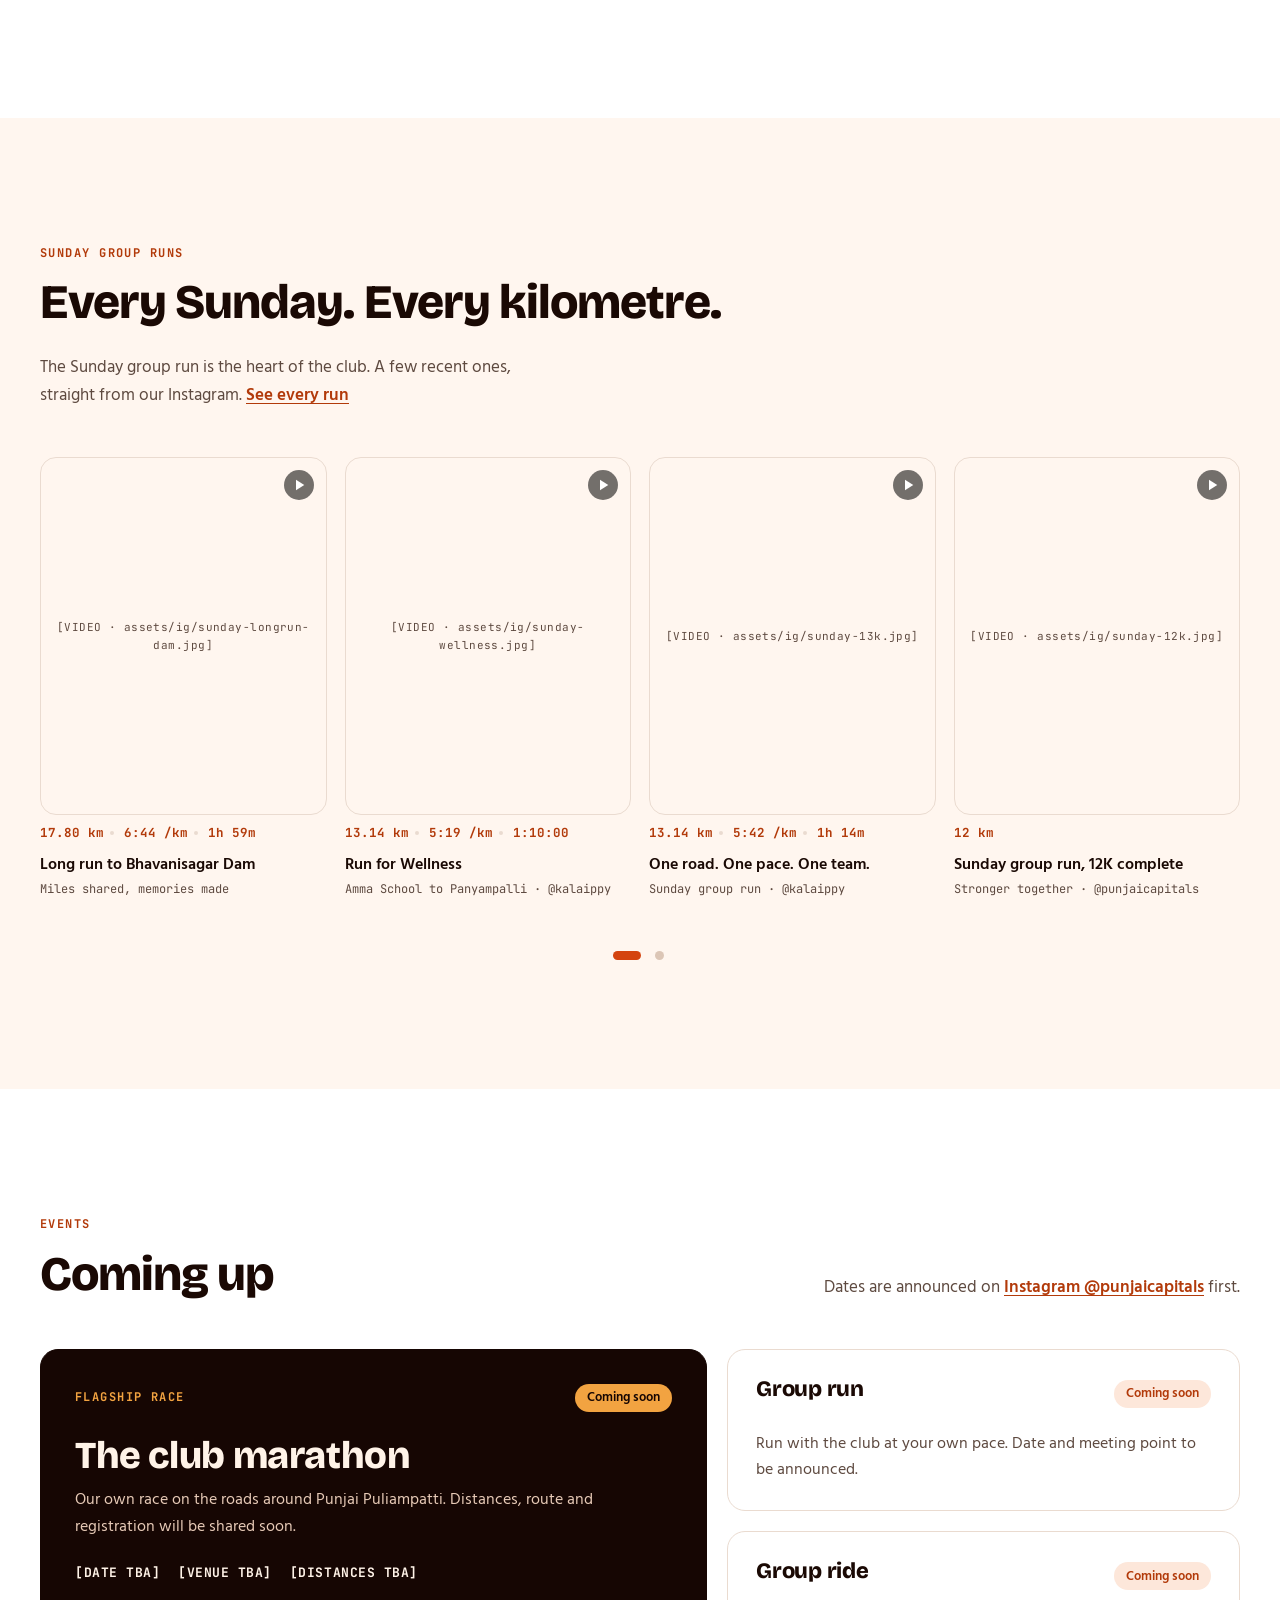
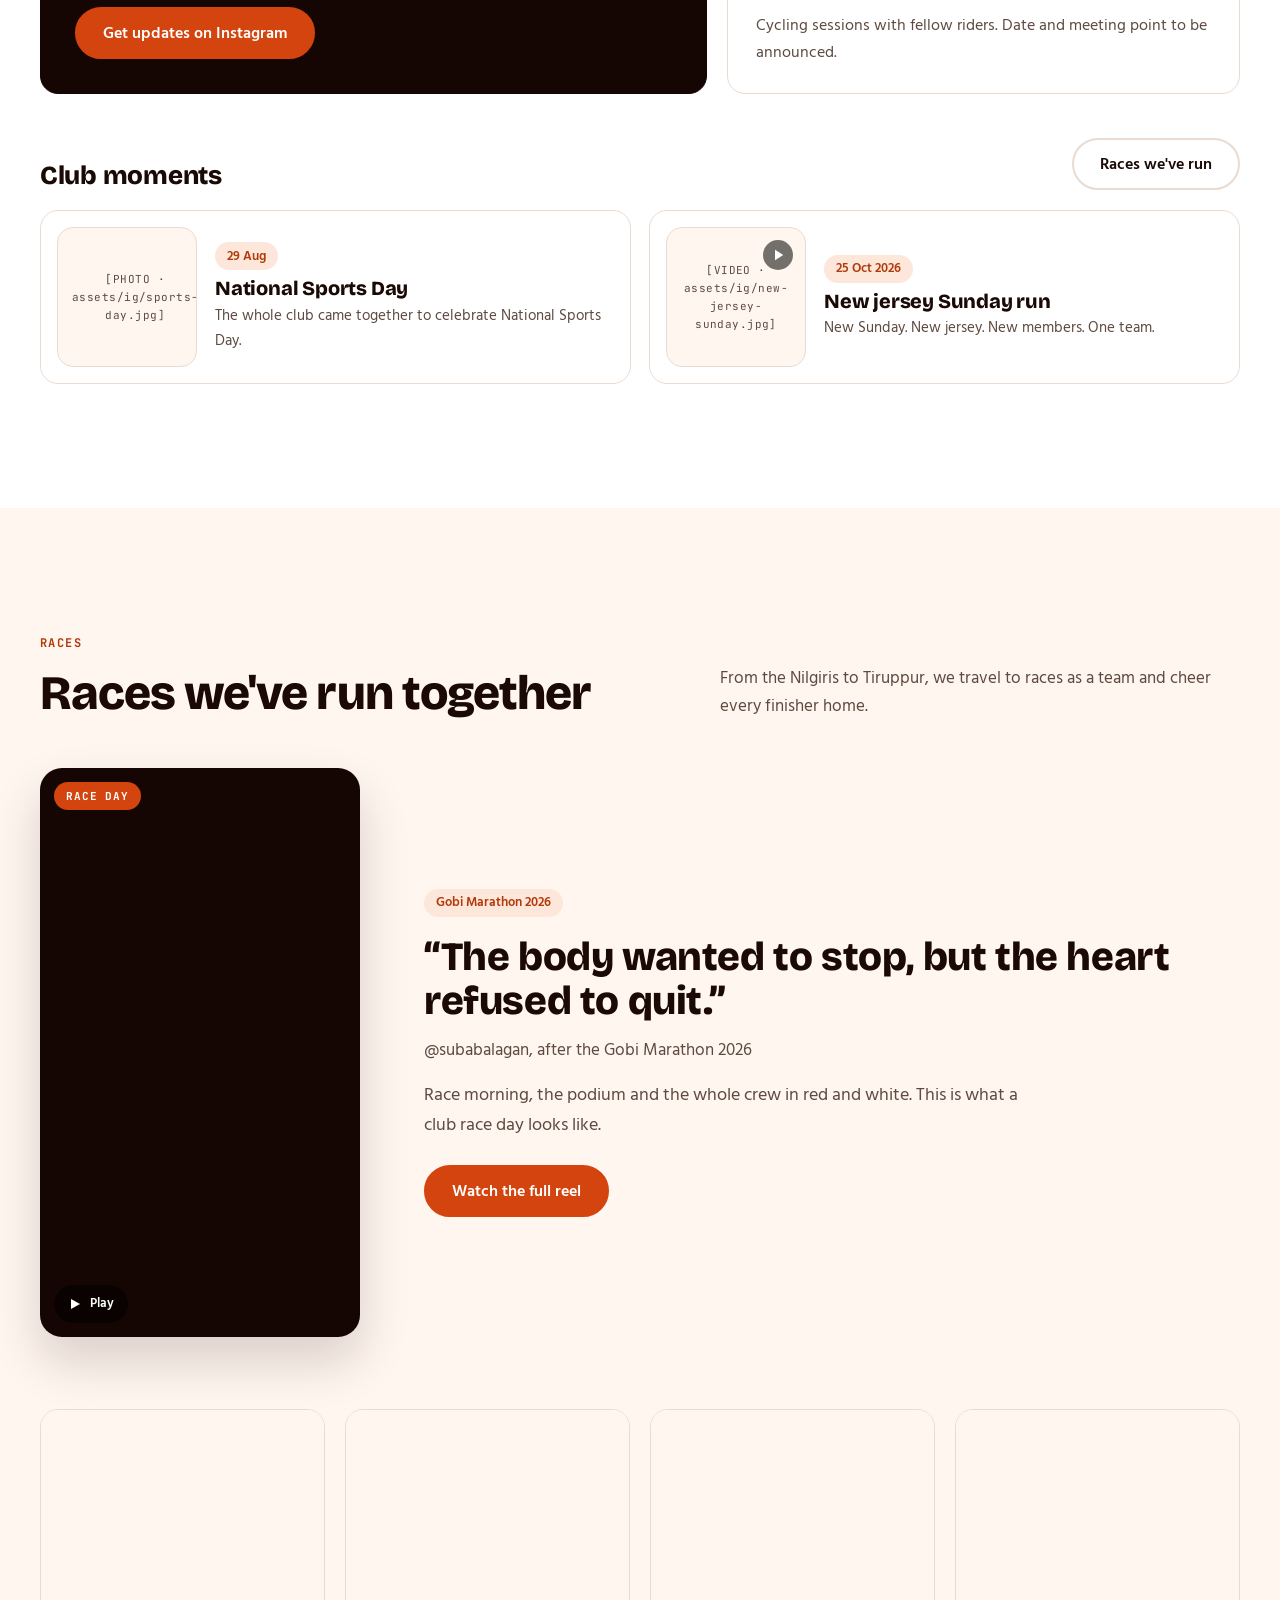
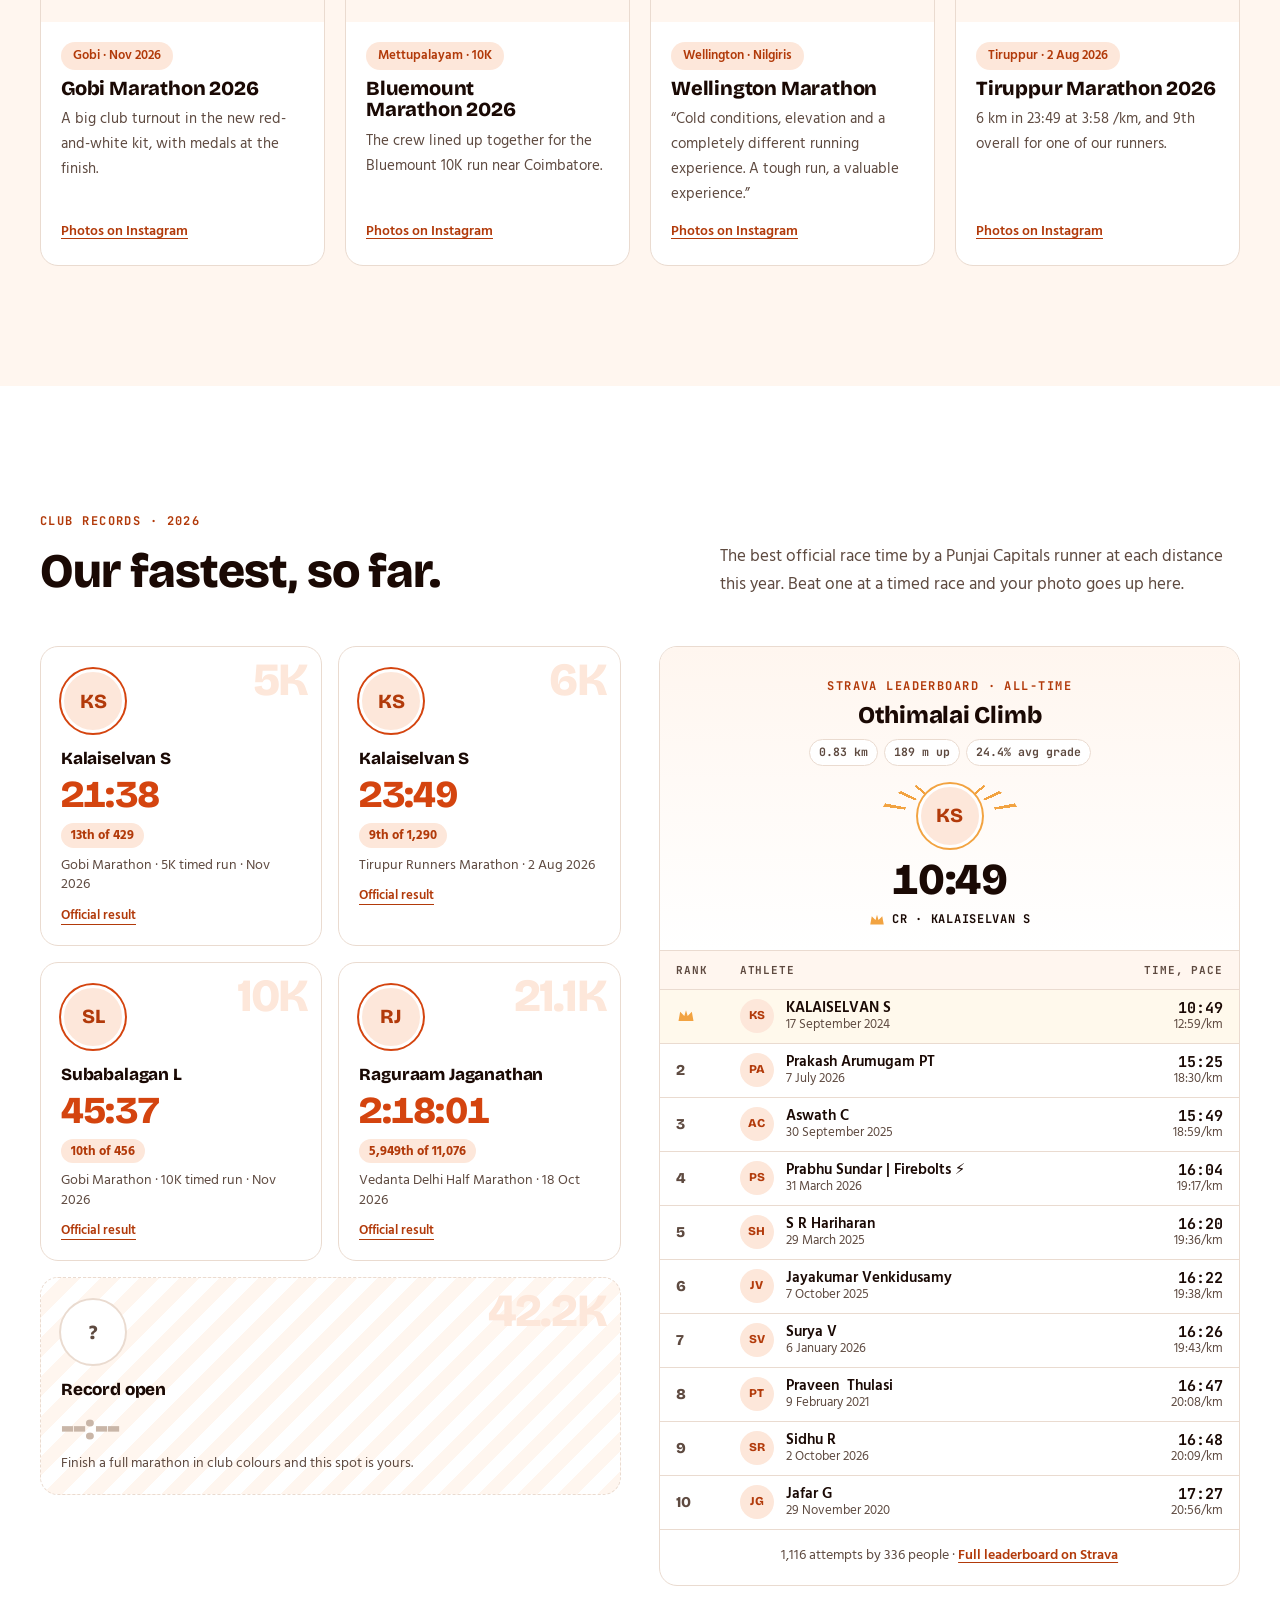
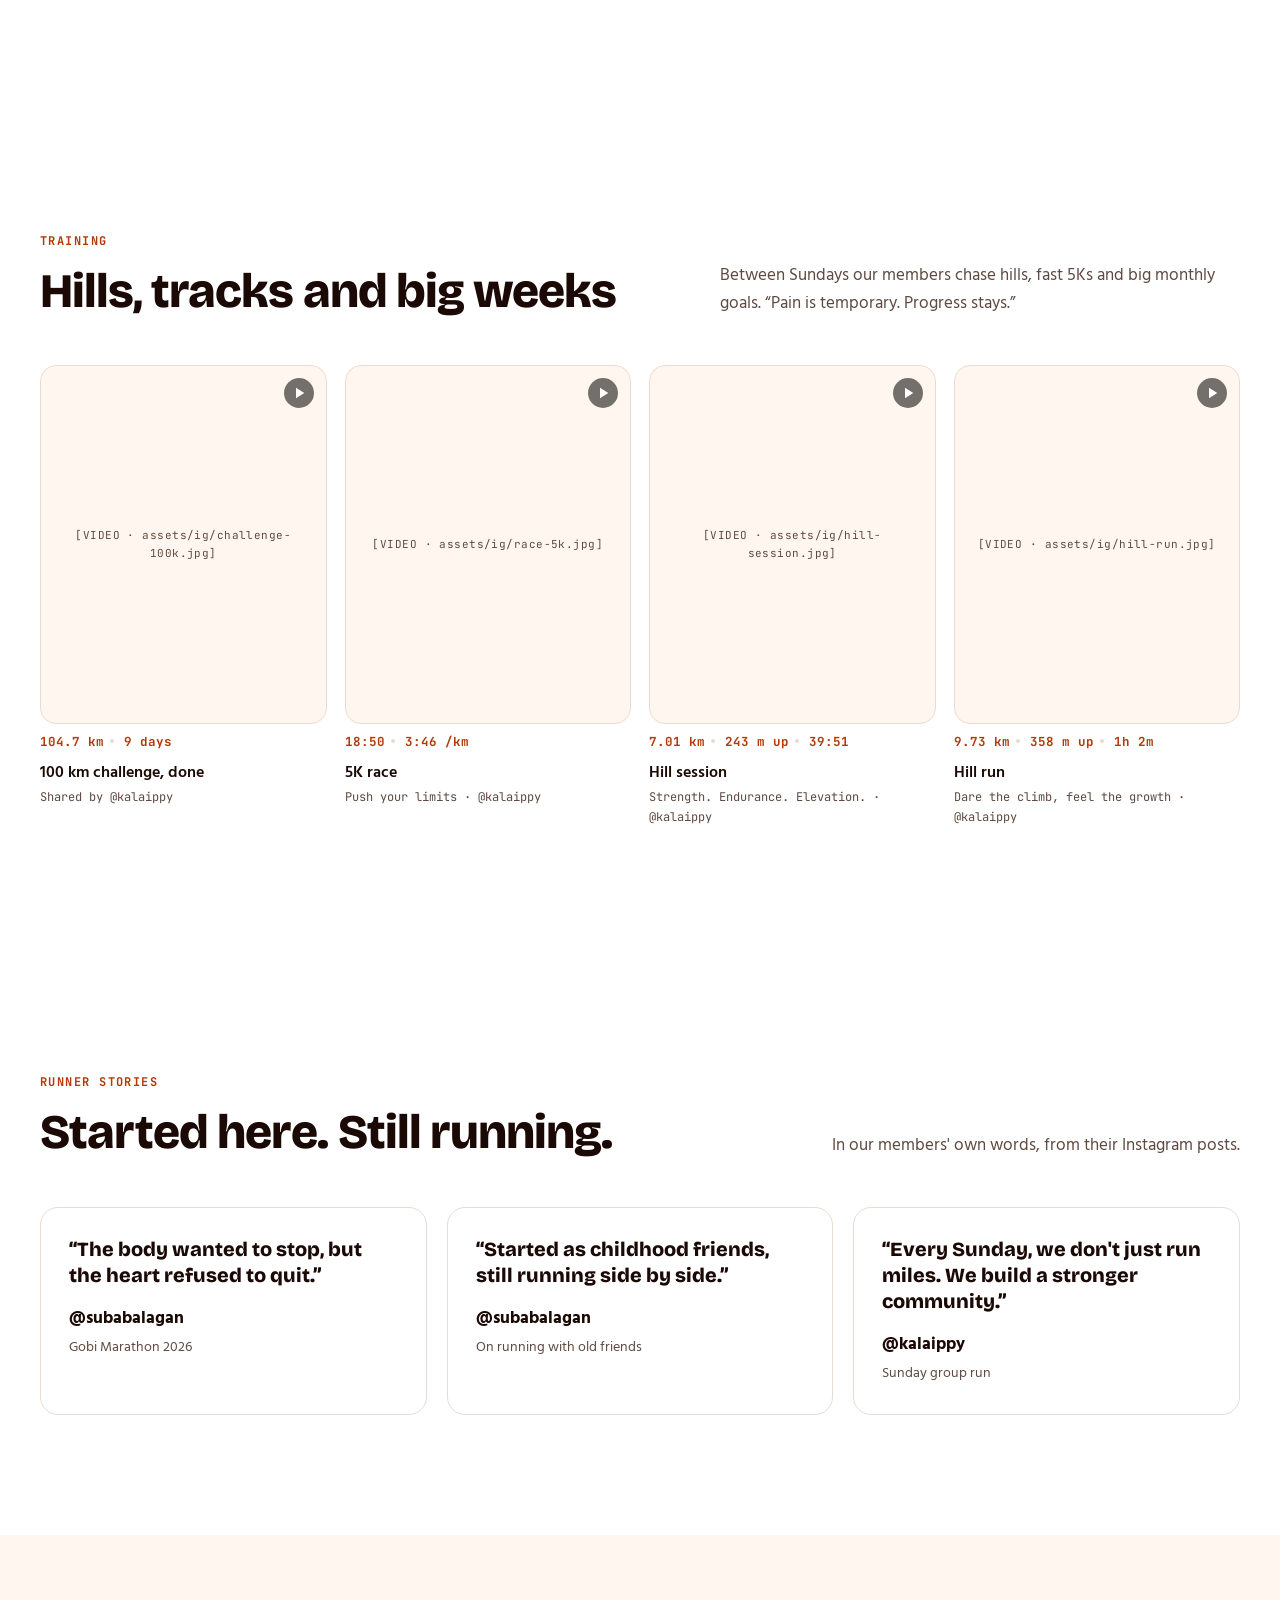
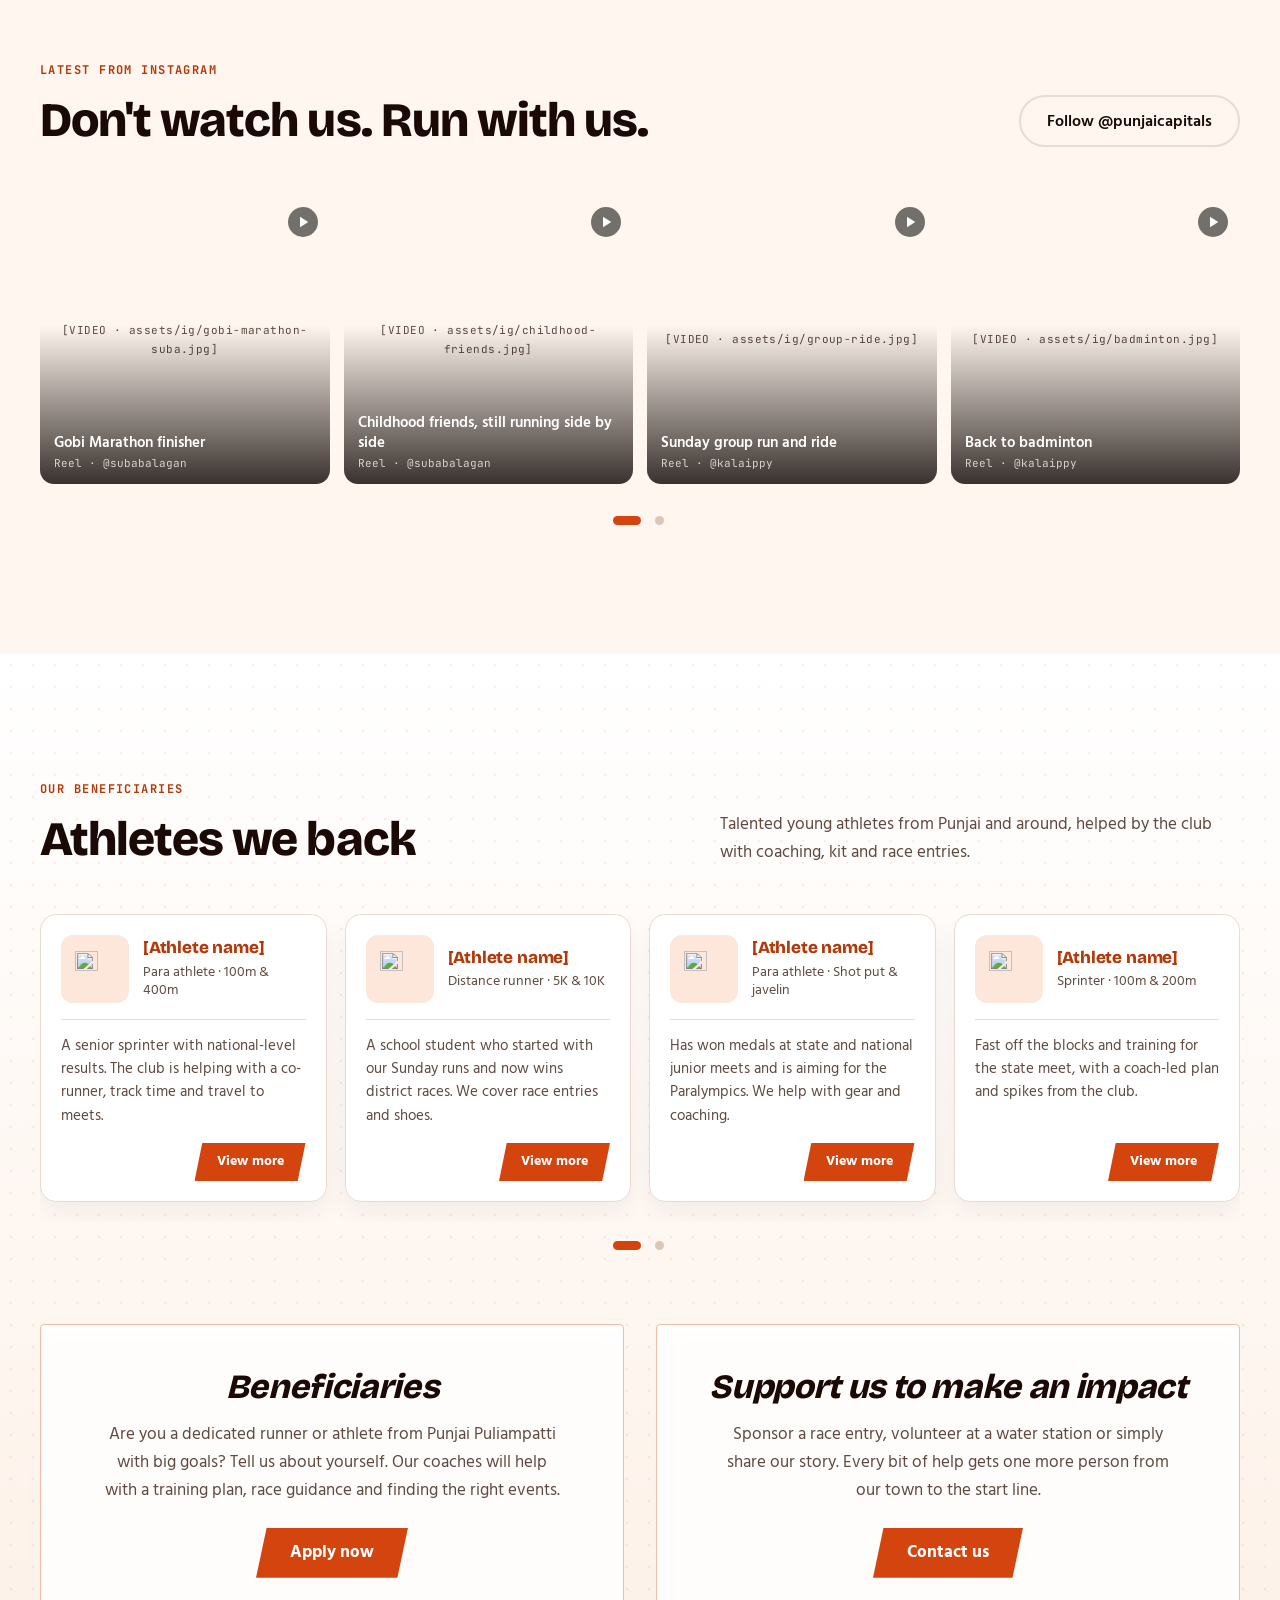
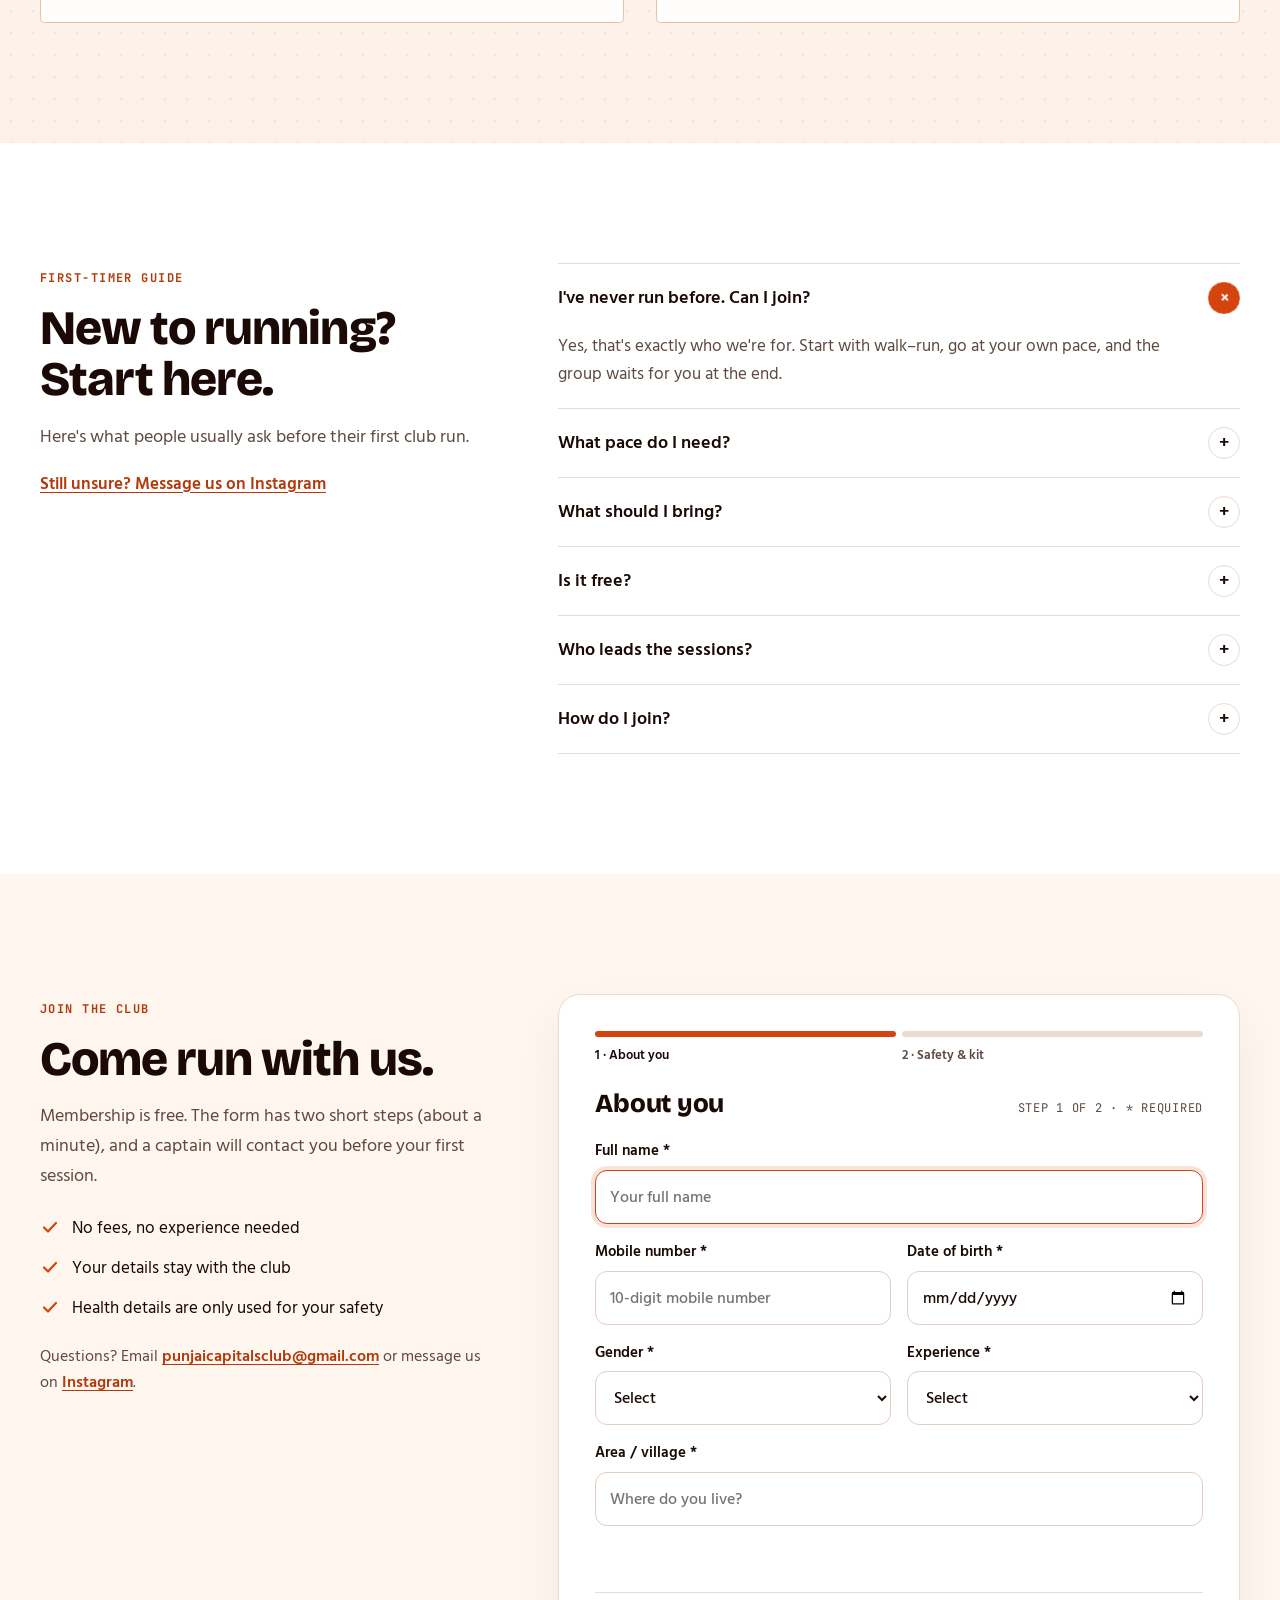
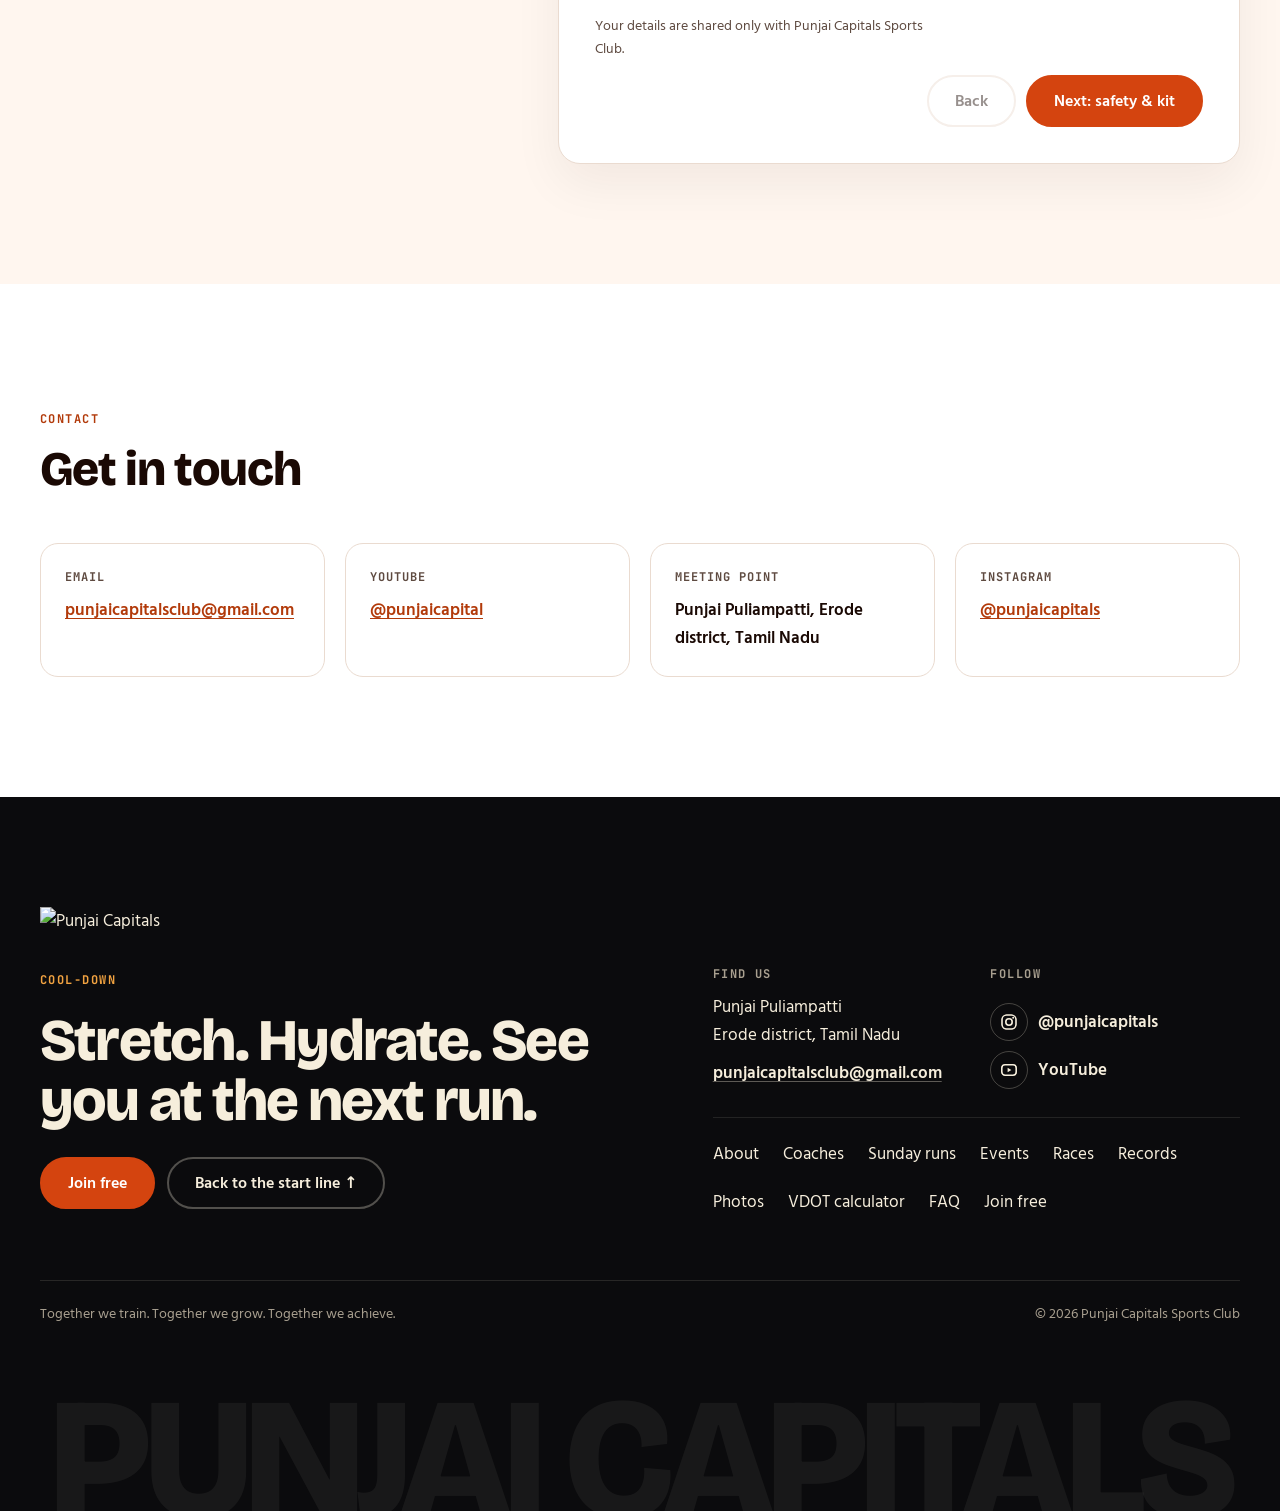
==== commit 27a736ee: "feat: add VDOT running calculator page and related styling/logic" ====
--- a/index.html
+++ b/index.html
@@ -34,14 +34,14 @@
 <header class="nav">
   <div class="wrap">
     <a class="nav__logo" href="#top" aria-label="Punjai Capitals Sports — home"><img src="assets/pcs-wordmark-dark.png" alt="Punjai Capitals Sports" width="655" height="117"></a>
-    <nav class="nav__links" aria-label="Main"><a href="#about">About</a><a href="#coaches">Coaches</a><a href="#sundays">Sunday runs</a><a href="#races">Races</a><a href="#records">Records</a><a href="#gallery">Photos</a><a href="#faq">FAQ</a></nav>
+    <nav class="nav__links" aria-label="Main"><a href="#about">About</a><a href="#coaches">Coaches</a><a href="#sundays">Sunday runs</a><a href="#races">Races</a><a href="#records">Records</a><a href="vdotcalculator/">Calculator</a><a href="#faq">FAQ</a></nav>
     <a class="btn" href="#join">Join free</a>
     <button class="nav__menu" type="button" id="menuBtn" aria-label="Open menu" aria-expanded="false" aria-controls="sheet"><svg width="18" height="18" viewBox="0 0 18 18" aria-hidden="true"><path d="M2 5H16M2 9H16M2 13H11" stroke="currentColor" stroke-width="1.8" stroke-linecap="round"/></svg></button>
   </div>
 </header>
 <div class="sheet" id="sheet" aria-hidden="true">
   <button class="sheet__close" type="button" id="sheetClose" aria-label="Close menu"><svg width="16" height="16" viewBox="0 0 16 16" aria-hidden="true"><path d="M3 3L13 13M13 3L3 13" stroke="currentColor" stroke-width="1.8" stroke-linecap="round"/></svg></button>
-  <a href="#about">About</a><a href="#coaches">Coaches</a><a href="#sundays">Sunday runs</a><a href="#events">Events</a><a href="#races">Races</a><a href="#records">Records</a><a href="#faq">FAQ</a><a href="#join" style="color:var(--accent-text)">Join free</a>
+  <a href="#about">About</a><a href="#coaches">Coaches</a><a href="#sundays">Sunday runs</a><a href="#events">Events</a><a href="#races">Races</a><a href="#records">Records</a><a href="vdotcalculator/">Calculator</a><a href="#faq">FAQ</a><a href="#join" style="color:var(--accent-text)">Join free</a>
 </div>
 
 <main id="main">
@@ -626,7 +626,7 @@
       <div class="foot__cols">
         <div><b>Find us</b>Punjai Puliampatti<br>Erode district, Tamil Nadu<a class="foot__mail" href="mailto:punjaicapitalsclub@gmail.com">punjaicapitalsclub@gmail.com</a></div>
         <div><b>Follow</b><a class="foot__ig" href="https://www.instagram.com/punjaicapitals" target="_blank" rel="noopener"><svg viewBox="0 0 18 18" aria-hidden="true"><rect x="2" y="2" width="14" height="14" rx="4.5" fill="none" stroke="currentColor" stroke-width="1.6"/><circle cx="9" cy="9" r="3.2" fill="none" stroke="currentColor" stroke-width="1.6"/><circle cx="13.2" cy="4.8" r="1" fill="currentColor"/></svg>@punjaicapitals</a><a class="foot__ig" href="https://youtube.com/@punjaicapital" target="_blank" rel="noopener"><svg viewBox="0 0 18 18" aria-hidden="true"><rect x="1.8" y="3.8" width="14.4" height="10.4" rx="3.2" fill="none" stroke="currentColor" stroke-width="1.6"/><path d="M7.6 6.7V11.3L11.4 9Z" fill="currentColor"/></svg>YouTube</a></div>
-        <nav aria-label="Footer"><a href="#about">About</a><a href="#coaches">Coaches</a><a href="#sundays">Sunday runs</a><a href="#events">Events</a><a href="#races">Races</a><a href="#records">Records</a><a href="#gallery">Photos</a><a href="#faq">FAQ</a><a href="#join">Join free</a></nav>
+        <nav aria-label="Footer"><a href="#about">About</a><a href="#coaches">Coaches</a><a href="#sundays">Sunday runs</a><a href="#events">Events</a><a href="#races">Races</a><a href="#records">Records</a><a href="#gallery">Photos</a><a href="vdotcalculator/">VDOT calculator</a><a href="#faq">FAQ</a><a href="#join">Join free</a></nav>
       </div>
     </div>
     <div class="foot__bar">
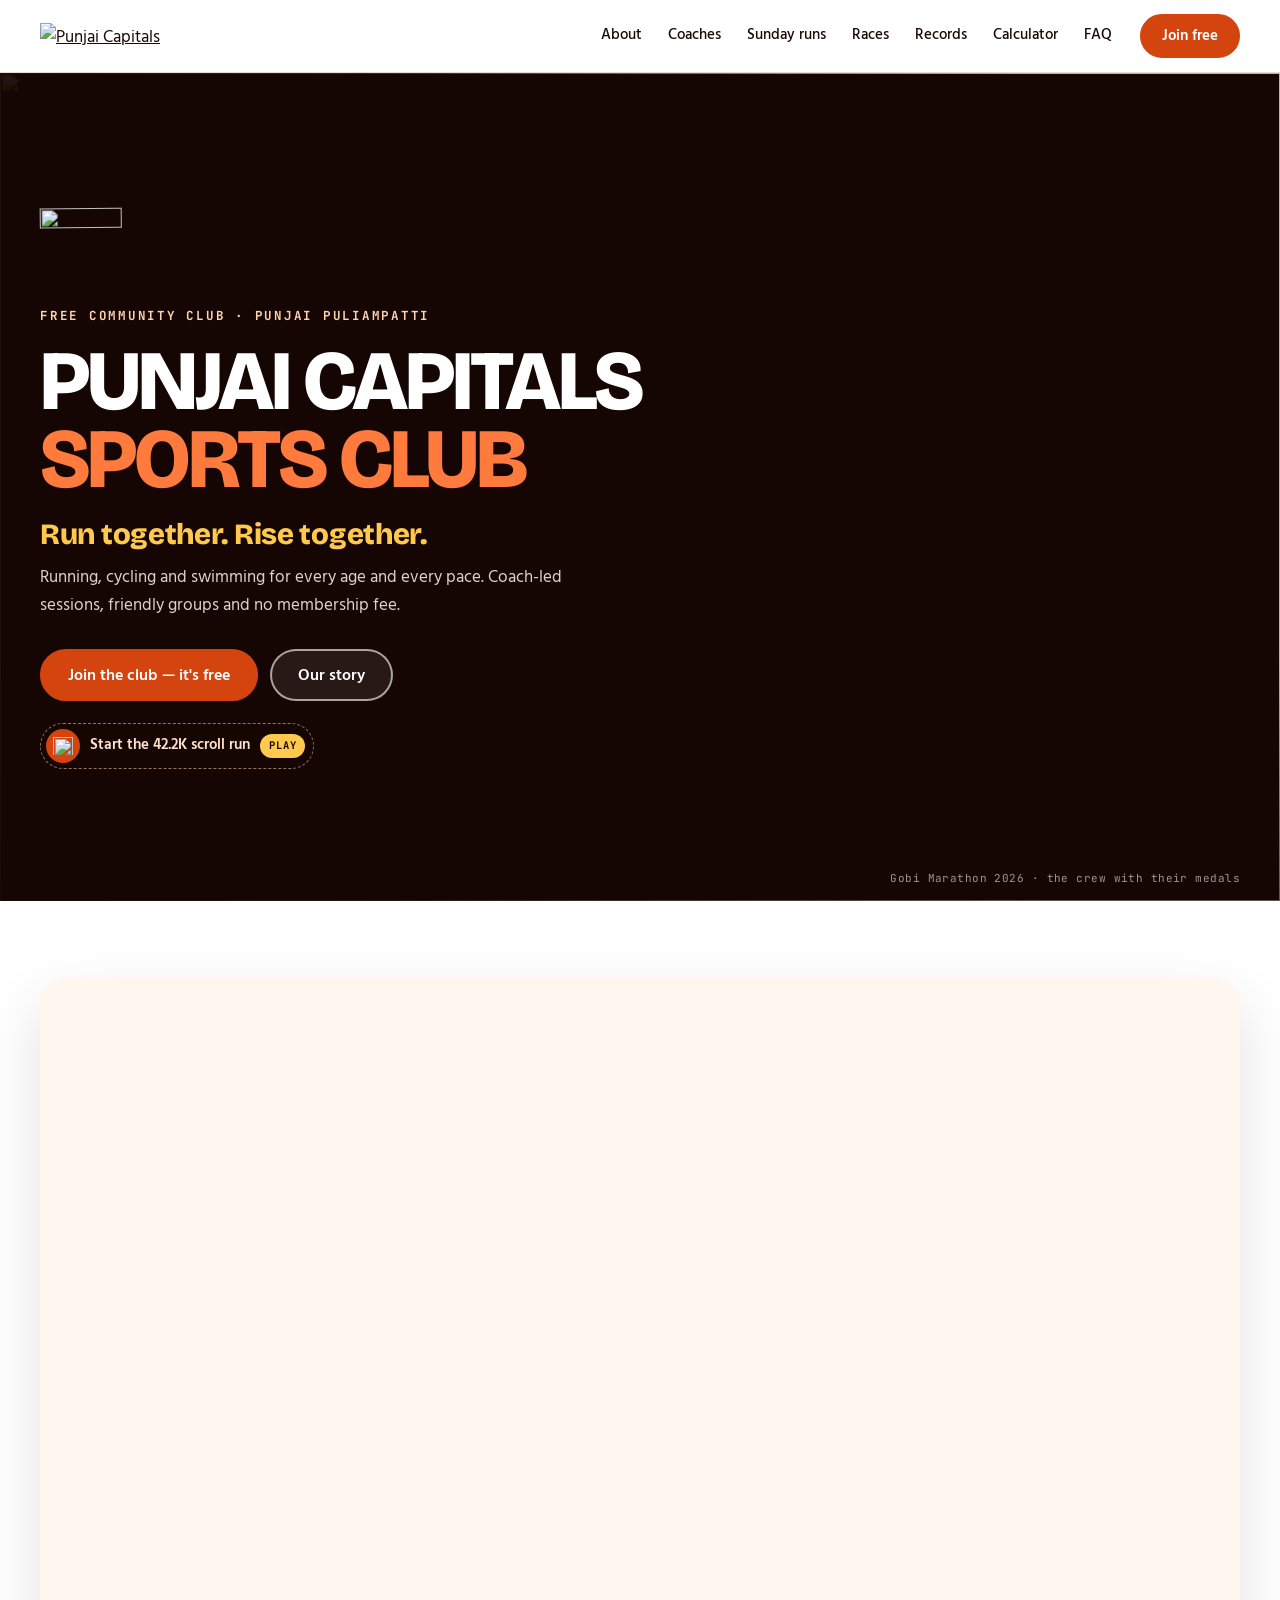
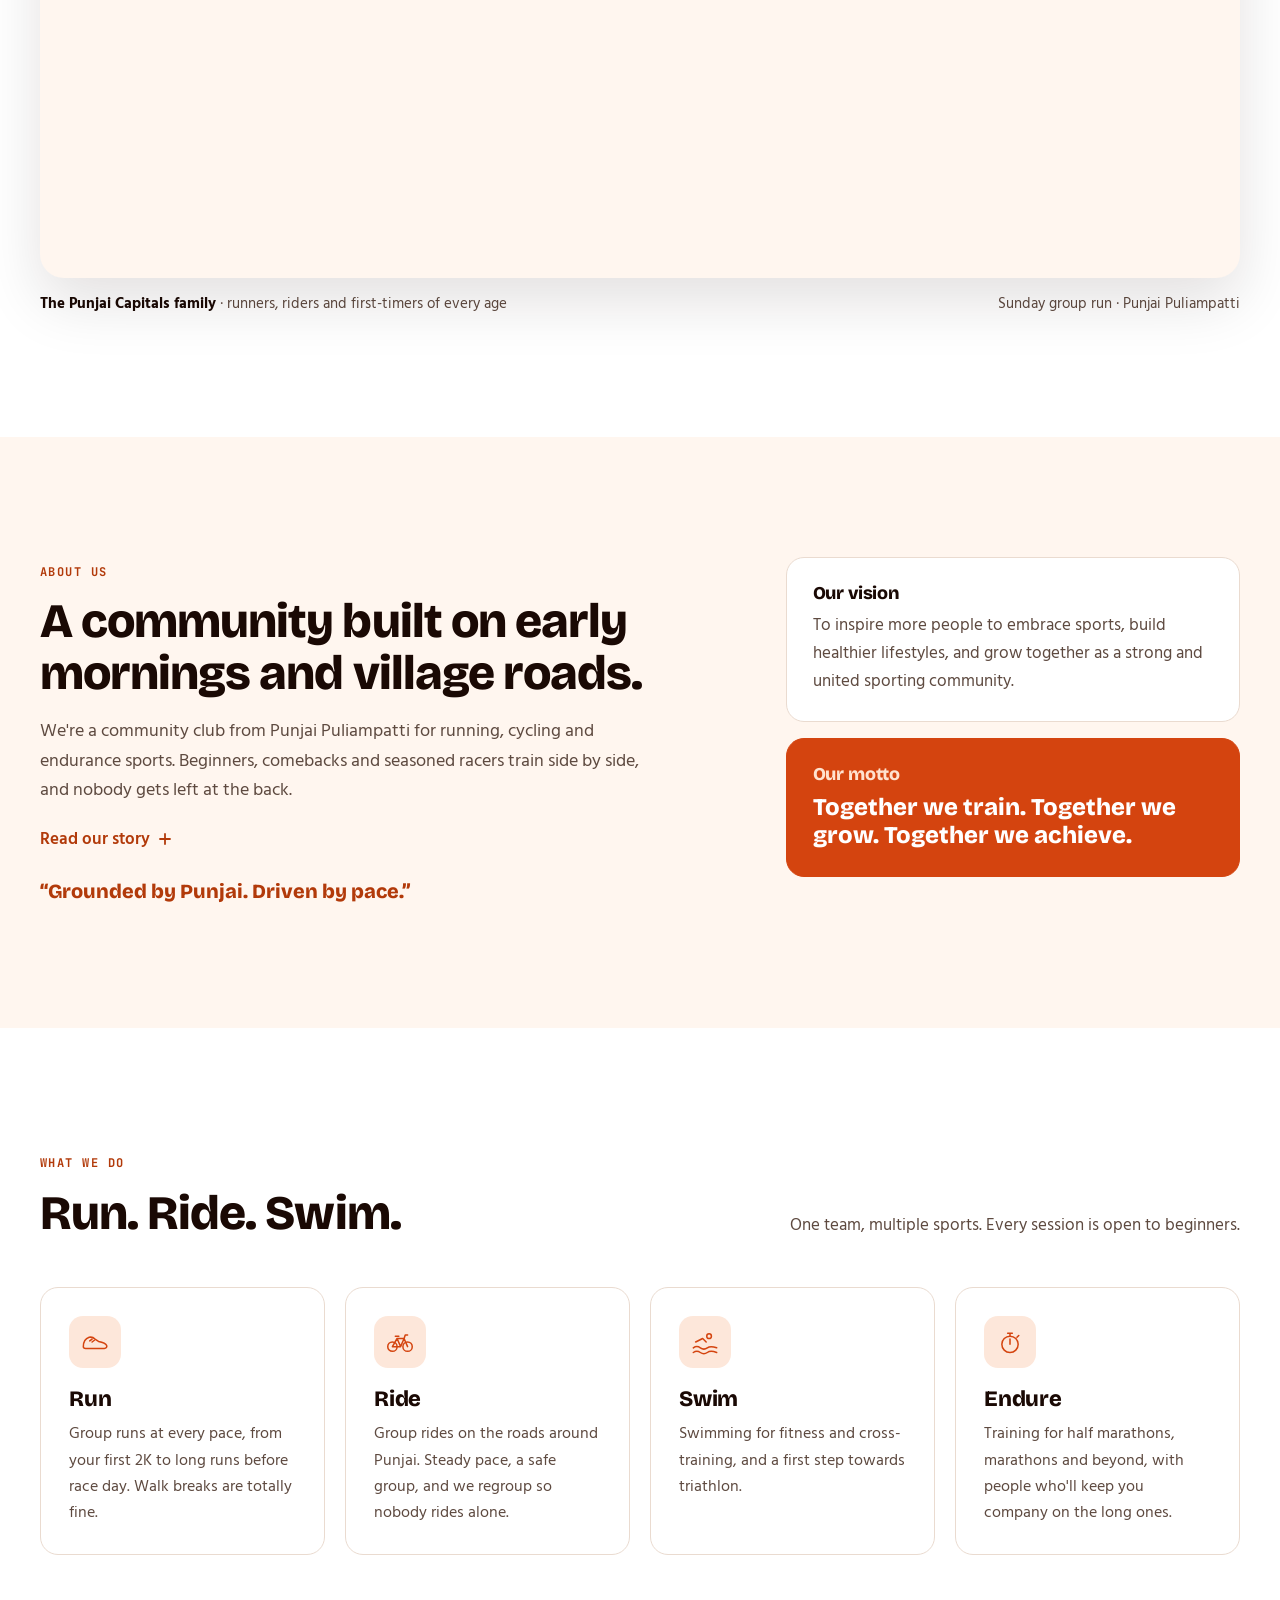
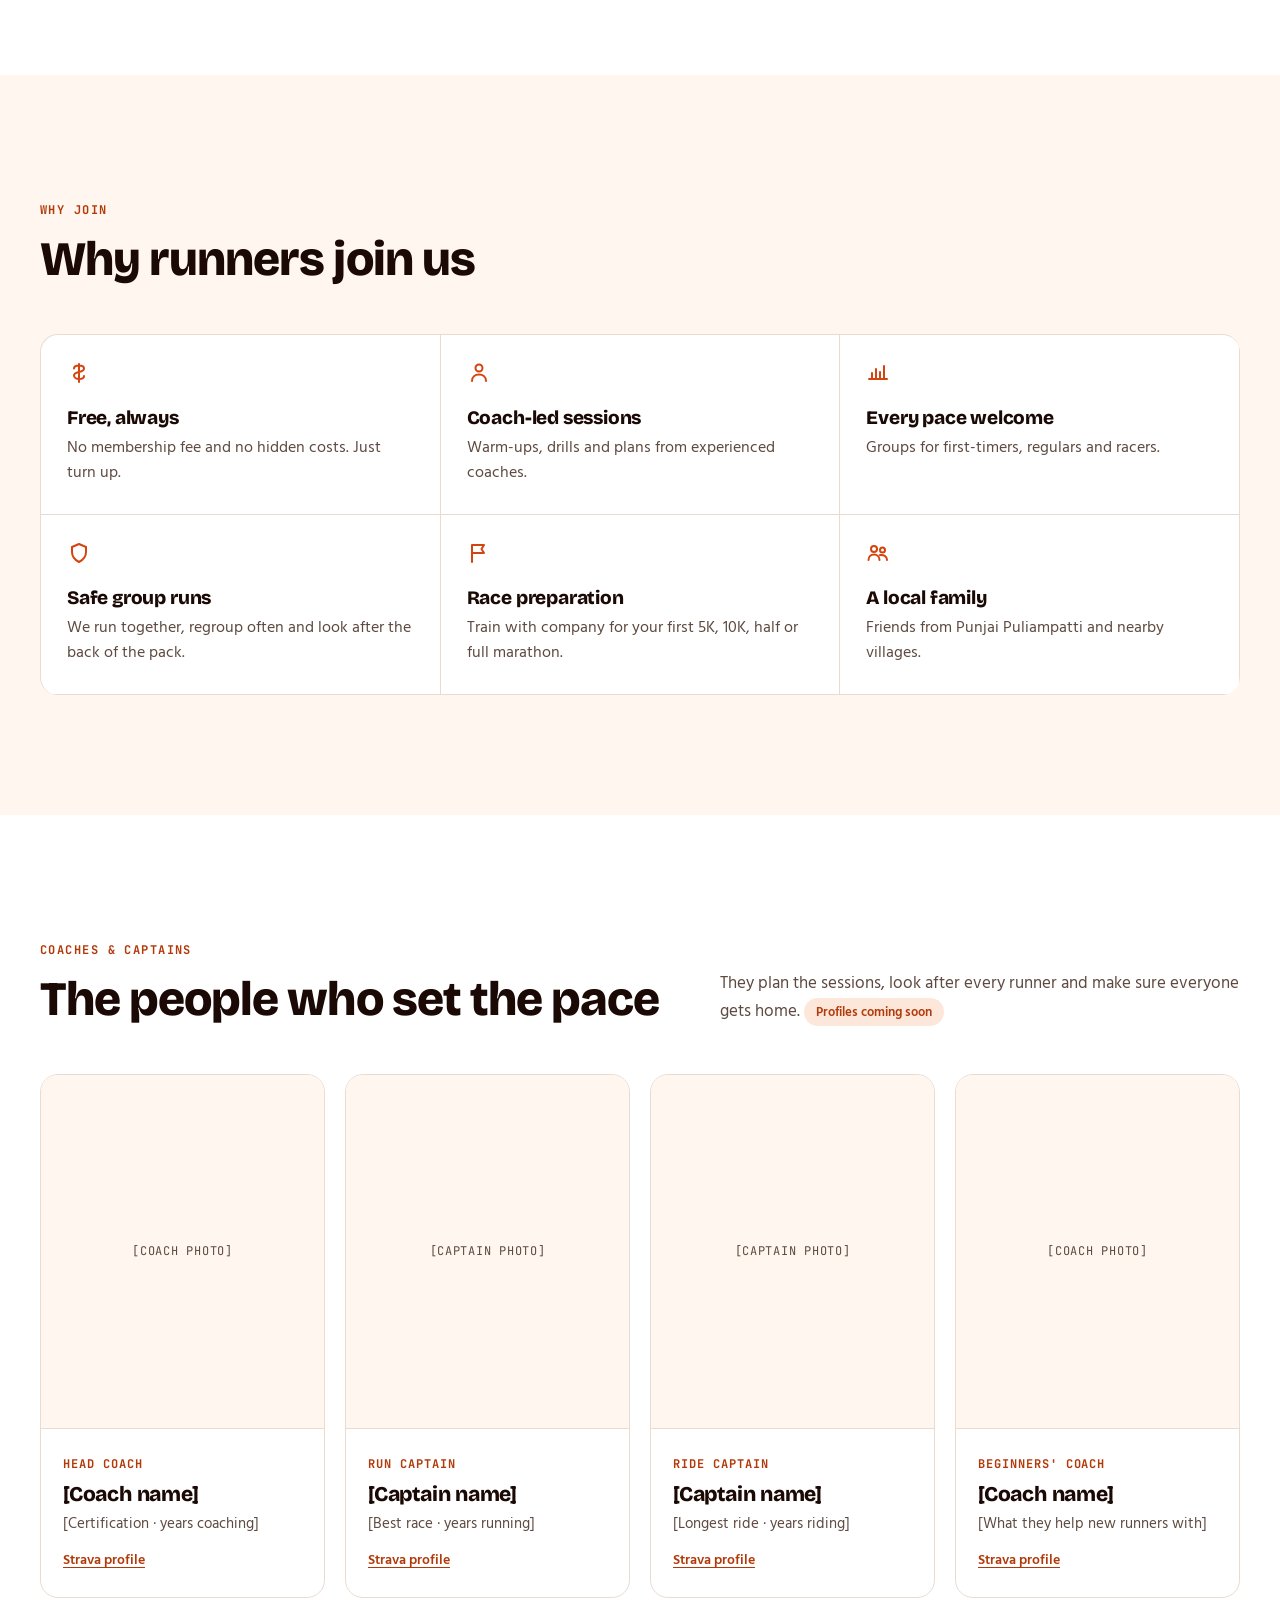
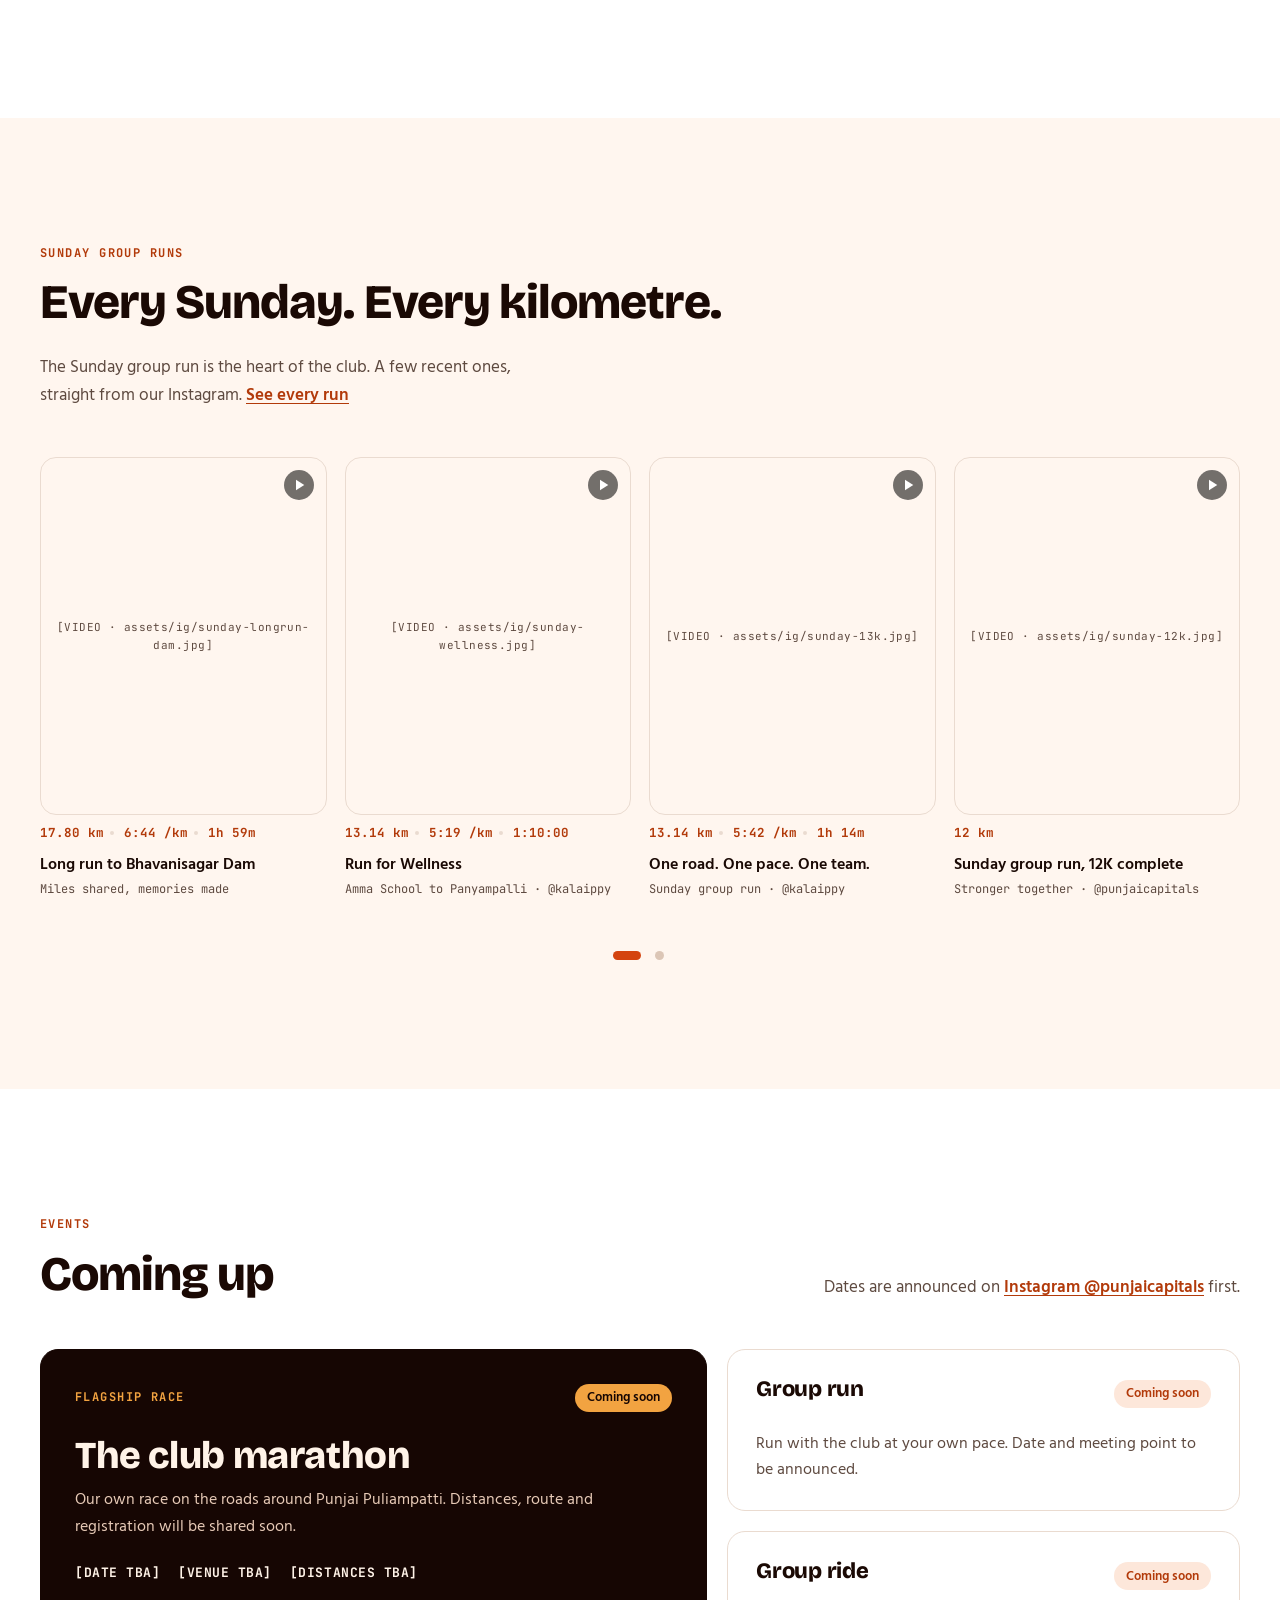
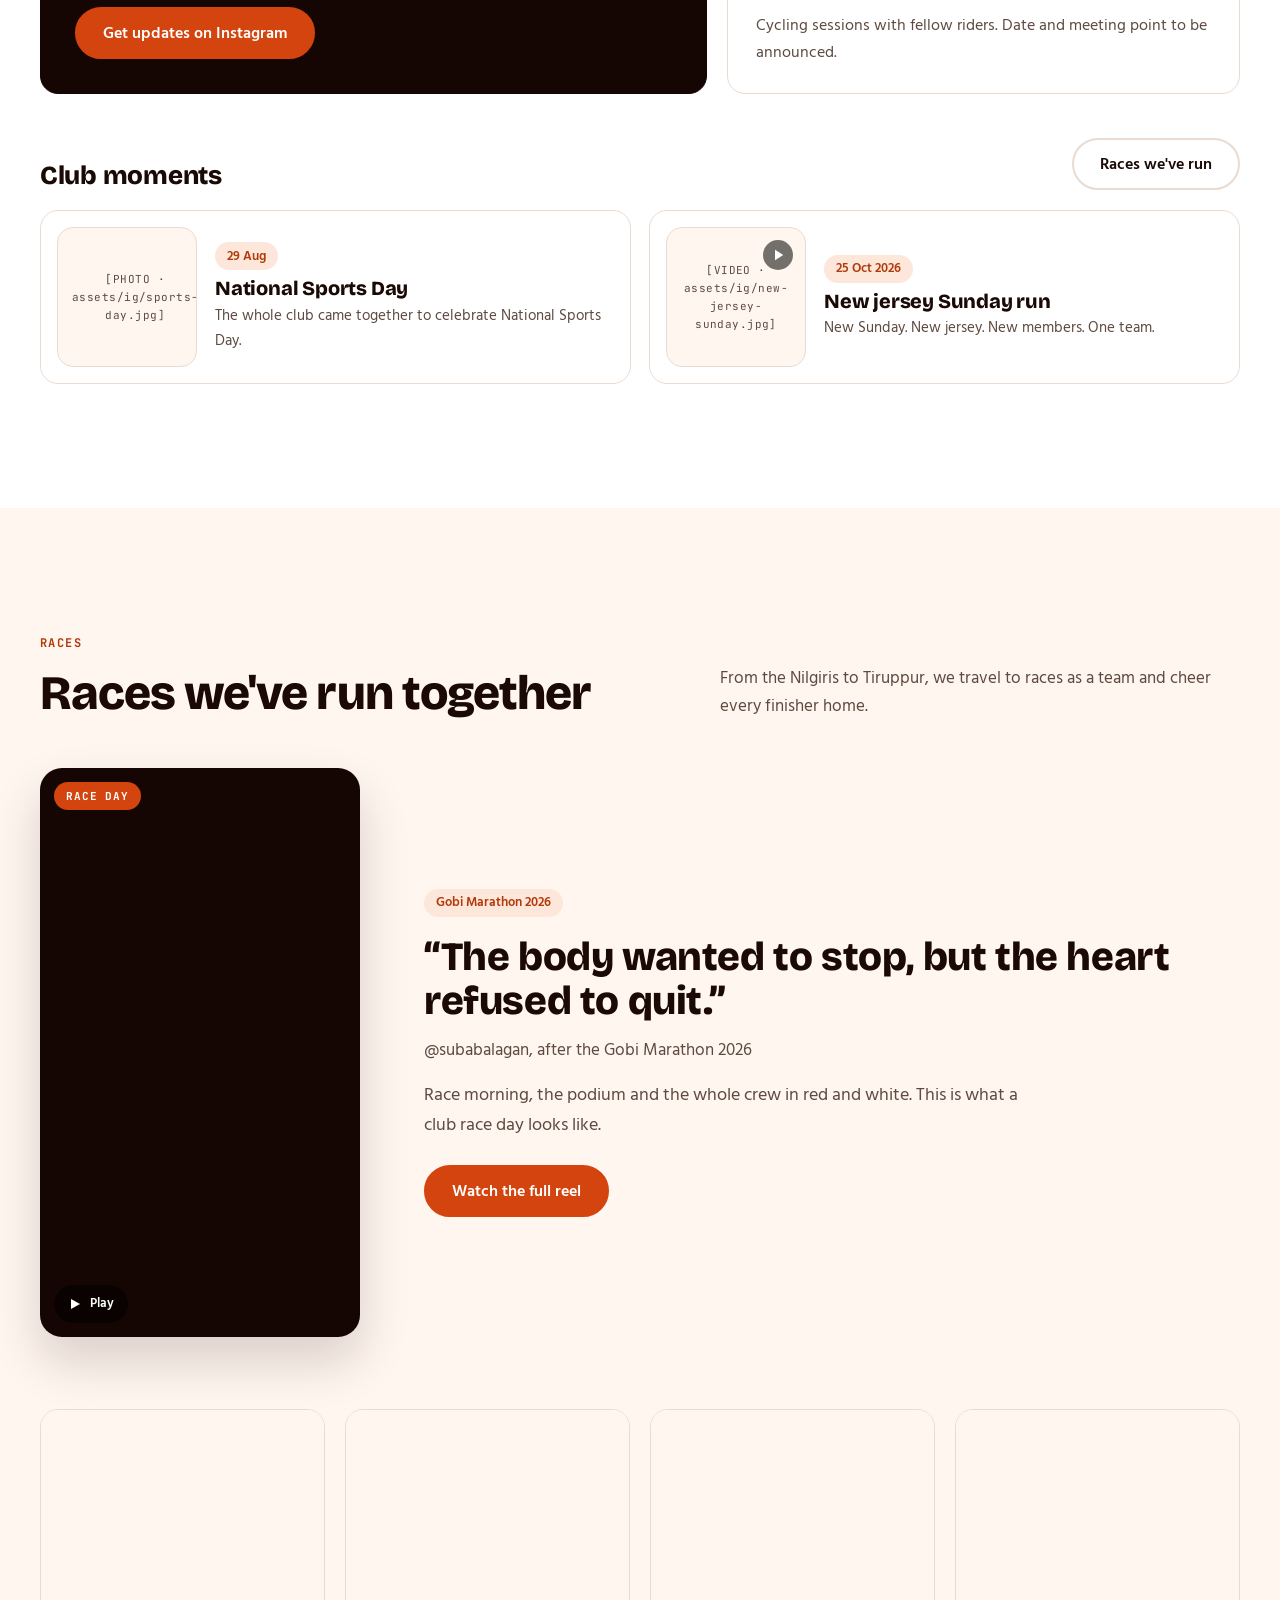
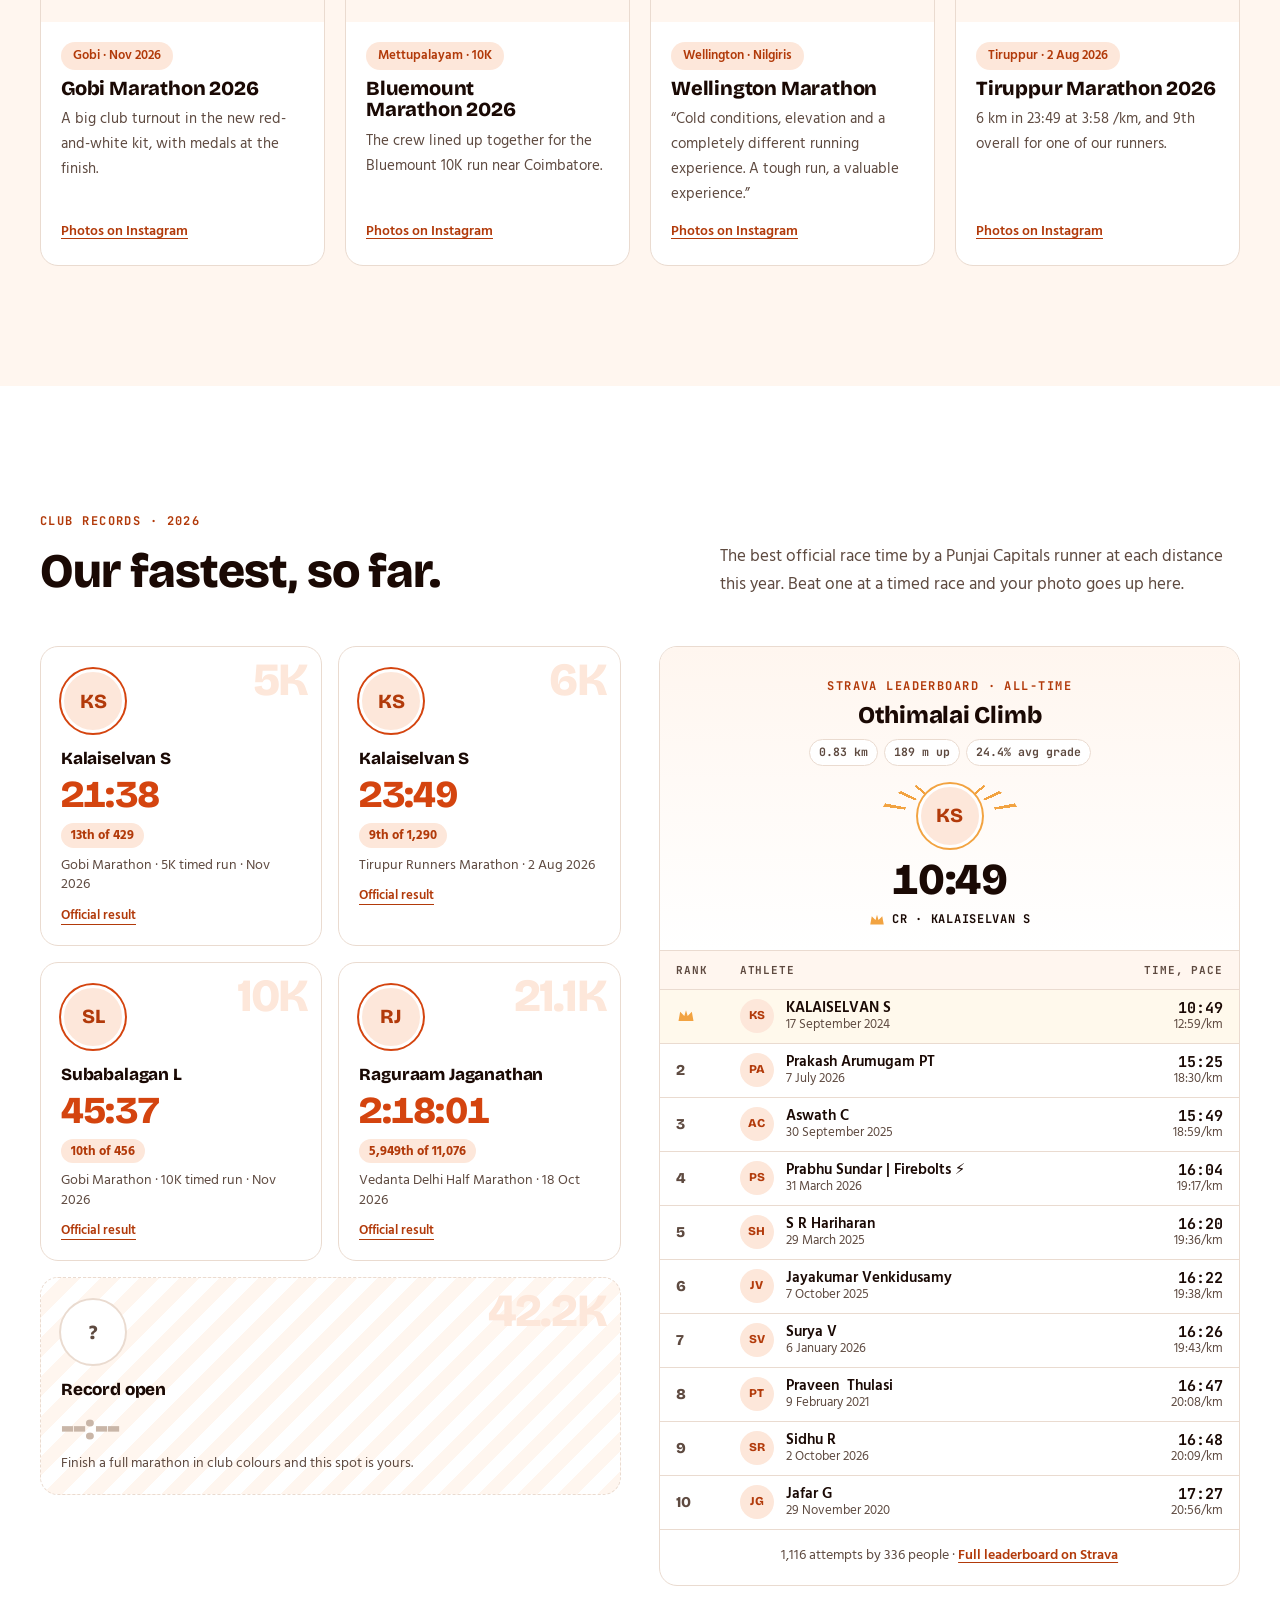
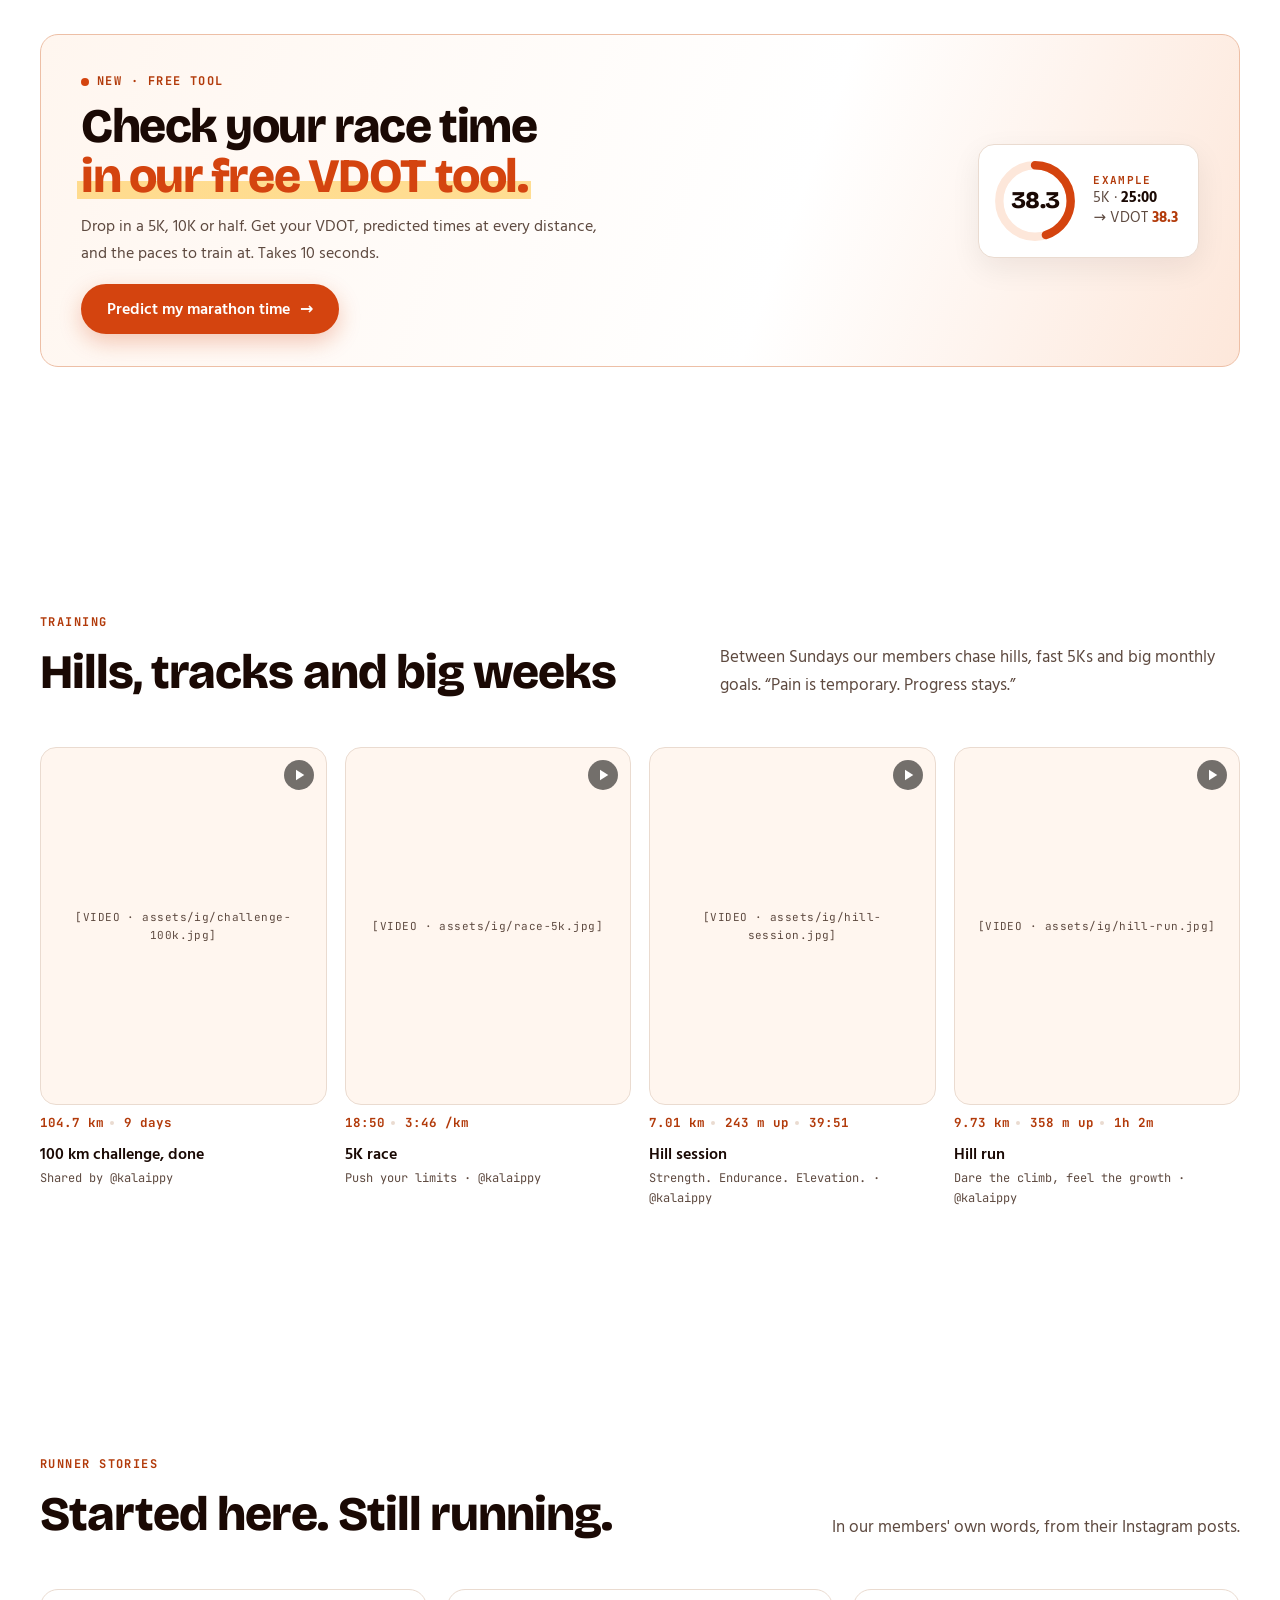
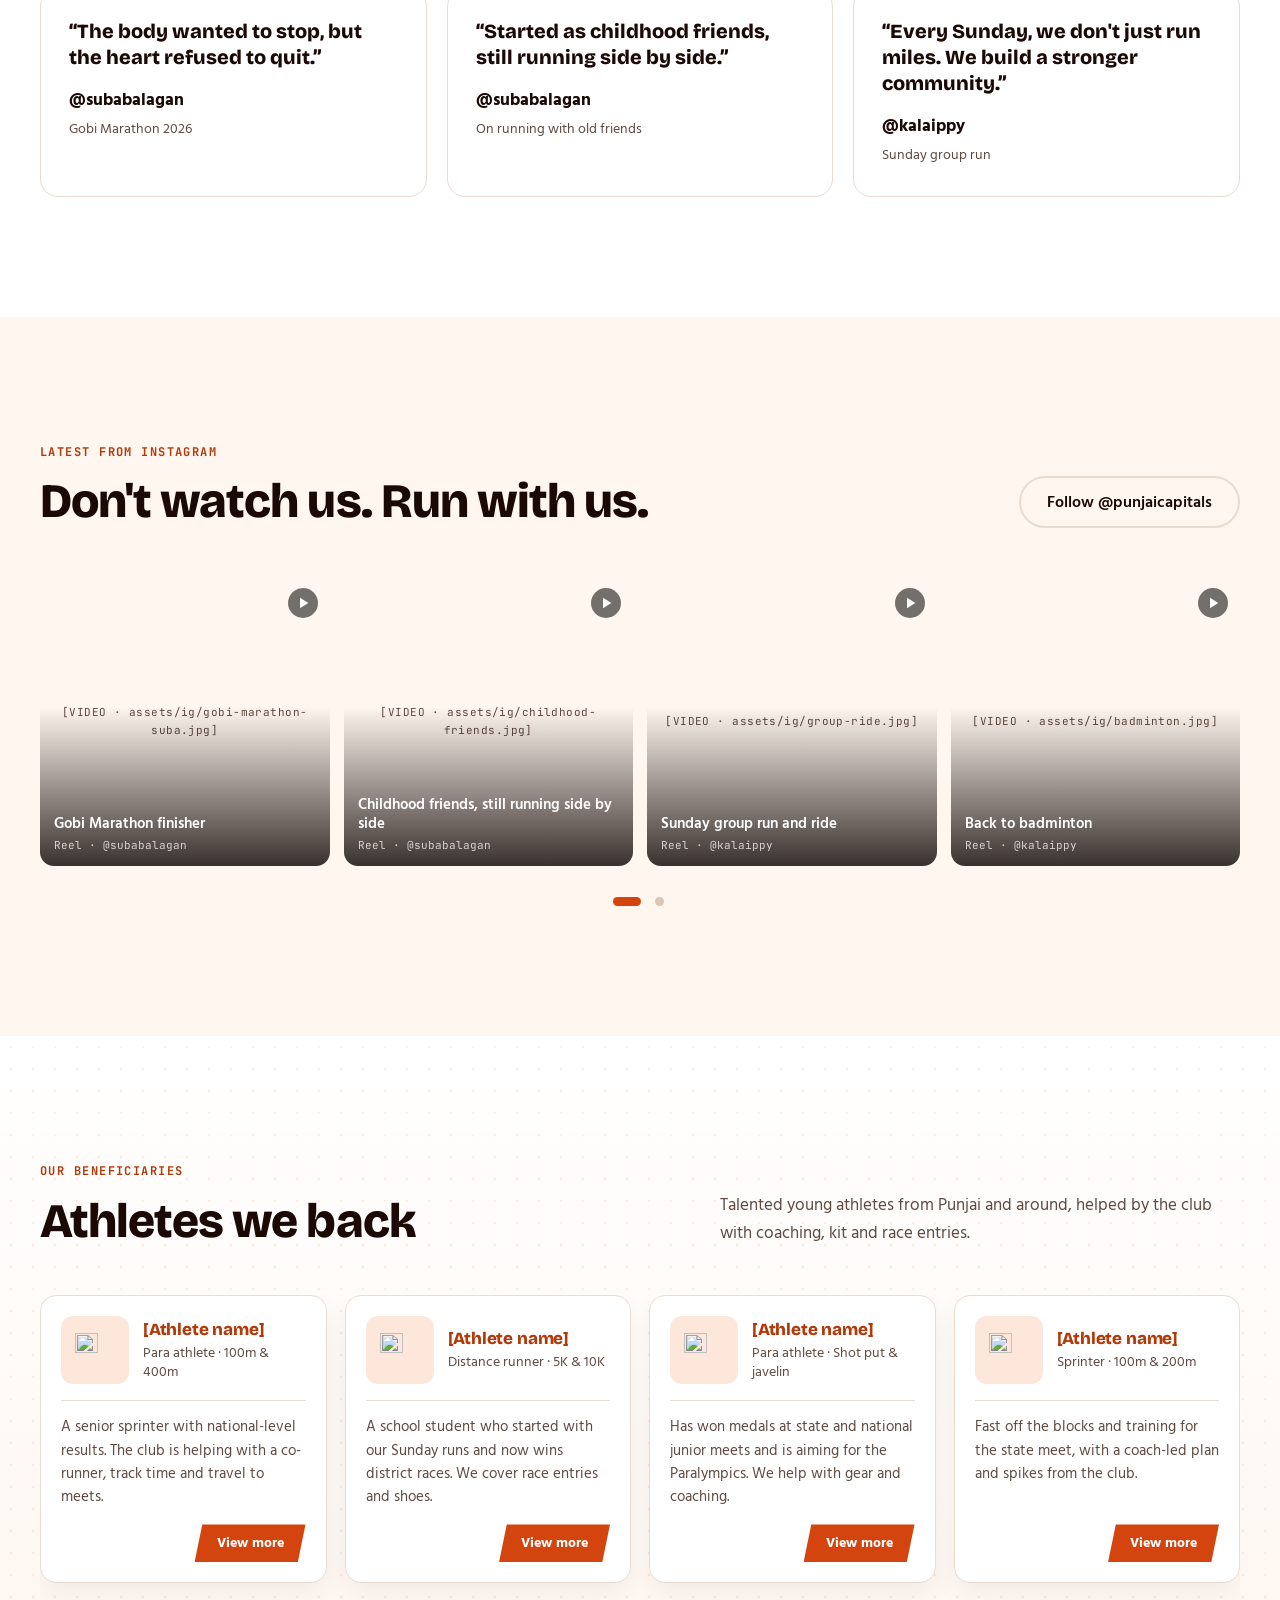
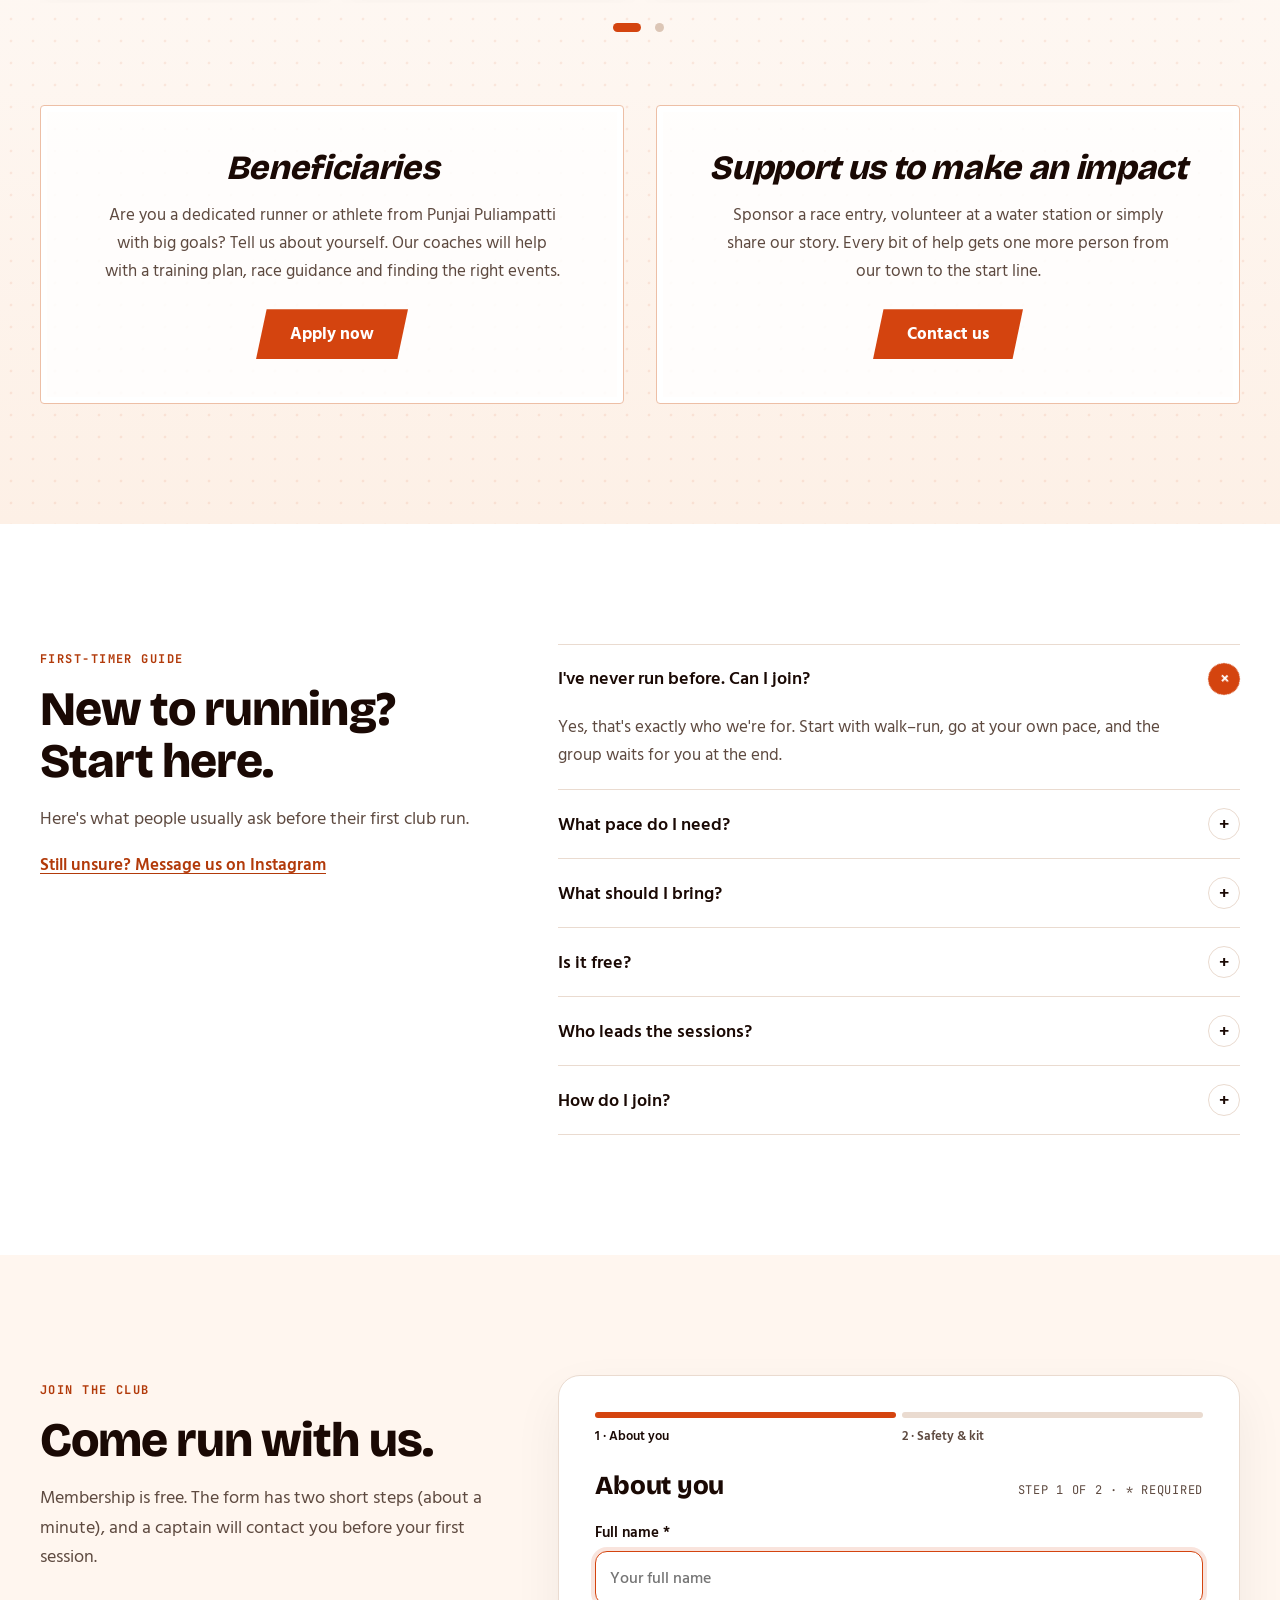
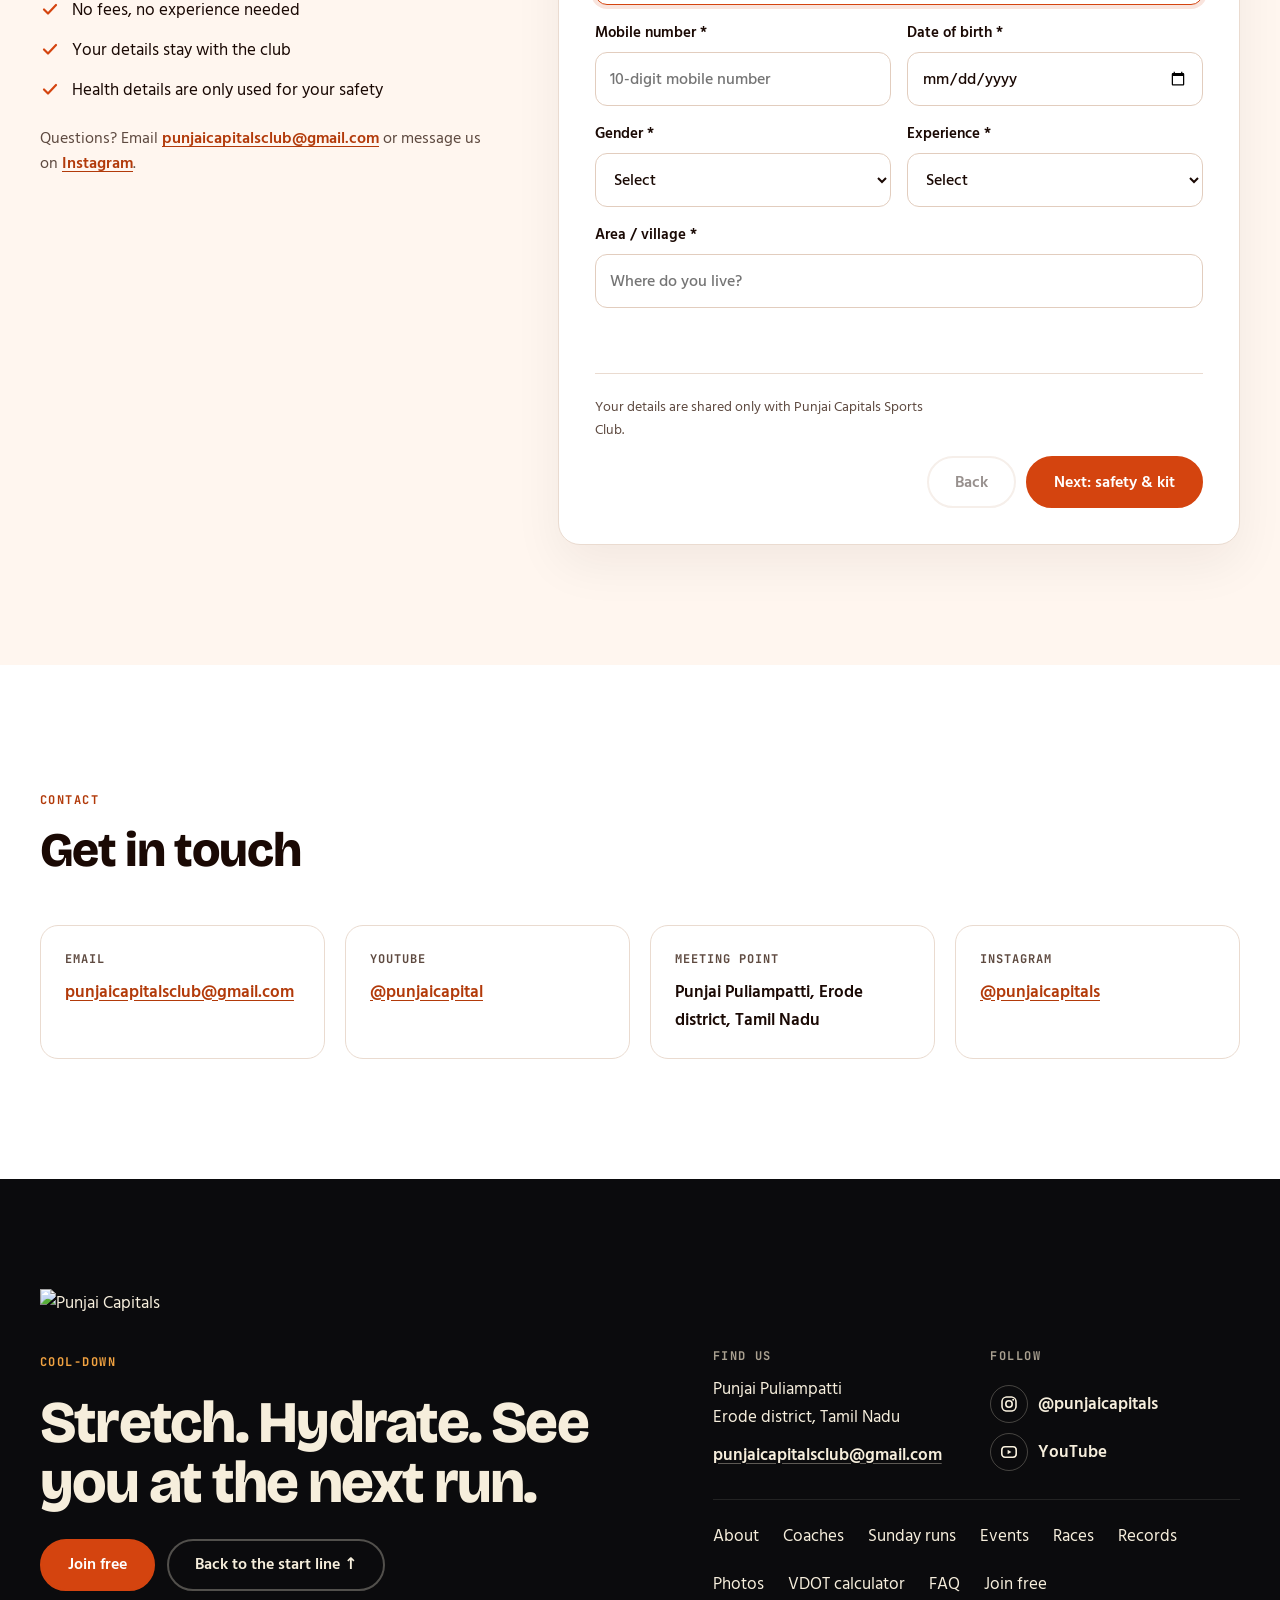
==== commit b6488bd4: "feat: add VDOT calculator promo section and update site assets and links" ====
--- a/index.html
+++ b/index.html
@@ -6,12 +6,13 @@
 <title>Punjai Capitals Sports Club — Run together. Rise together.</title>
 <meta name="description" content="A free, coach-led community club for running, cycling and endurance sports in Punjai Puliampatti, Erode district, Tamil Nadu. Every pace is welcome.">
 <meta name="theme-color" content="#FFFFFF">
+<link rel="icon" href="assets/pcs-runner-icon-orange.png">
 <link rel="preconnect" href="https://fonts.googleapis.com">
 <link rel="preconnect" href="https://fonts.gstatic.com" crossorigin>
 <link rel="stylesheet" href="https://fonts.googleapis.com/css2?family=Bricolage+Grotesque:opsz,wght@12..96,700;12..96,800&family=Hind+Madurai:wght@400;500;600;700&family=JetBrains+Mono:wght@500;700&display=swap">
 <link rel="preload" as="image" href="assets/ig/gobi-marathon-2026-photo.jpg" fetchpriority="high">
-<link rel="stylesheet" href="css/style.css?v=20261124b">
-<link rel="stylesheet" href="css/run.css?v=20261124b">
+<link rel="stylesheet" href="css/style.css?v=20261125b">
+<link rel="stylesheet" href="css/run.css?v=20261125a">
 </head>
 <body>
 <a class="skip" href="#main">Skip to content</a>
@@ -347,6 +348,25 @@
           <p class="seg__foot">1,116 attempts by 336 people · <a class="link" href="https://www.strava.com/segments/35944645" target="_blank" rel="noopener">Full leaderboard on Strava</a></p>
         </article>
       </div>
+
+      <!-- VDOT calculator promo (links to /vdotcalculator/). Example: 5K in 25:00 = VDOT 38.3 (Daniels formula). -->
+      <aside class="vpromo lane-grid" aria-labelledby="vpromoTitle">
+        <div class="vpromo__copy">
+          <span class="kicker vpromo__new"><i aria-hidden="true"></i>New · free tool</span>
+          <h2 id="vpromoTitle">Check your race time<br> <em>in our free VDOT&nbsp;tool.</em></h2>
+          <p>Drop in a 5K, 10K or half. Get your VDOT, predicted times at every distance, and the paces to train at. Takes 10 seconds.</p>
+        </div>
+        <a class="vpromo__demo" href="vdotcalculator/?d=5&amp;t=25:00" aria-label="Example: a 5K in 25:00 is a VDOT of 38.3. Open the calculator with this example.">
+          <span class="vpromo__ring" aria-hidden="true">
+            <svg viewBox="0 0 80 80"><circle cx="40" cy="40" r="34" class="vpromo__track"/><circle cx="40" cy="40" r="34" class="vpromo__fill" id="vpromoFill"/></svg>
+            <b id="vpromoNum" data-to="38.3">38.3</b>
+          </span>
+          <span class="vpromo__ex" aria-hidden="true"><small>Example</small><span>5K · <b>25:00</b></span><span class="vpromo__arrow">→ VDOT <b>38.3</b></span></span>
+        </a>
+        <div class="vpromo__acts">
+          <a class="btn vpromo__cta" href="vdotcalculator/" target="_blank" rel="noopener noreferrer">Predict my marathon time <span aria-hidden="true">→</span></a>
+        </div>
+      </aside>
     </div>
   </section>
 
@@ -584,12 +604,10 @@
           <h3 id="doneTitle">You're in!</h3>
           <div class="bib" id="bib">PCSC-2026-0000</div>
           <p class="muted">That's your club number. A captain will contact you before your first run.</p>
-          <p style="margin-top:18px;font-weight:600">Bring a friend along:</p>
-          <div class="share" aria-label="Share the club">
-            <a id="shWa" href="#" target="_blank" rel="noopener"><svg viewBox="0 0 18 18" aria-hidden="true"><path d="M3 15l1-3.2A6.5 6.5 0 1 1 6.6 14z" fill="none" stroke="currentColor" stroke-width="1.6" stroke-linejoin="round"/></svg>WhatsApp</a>
-            <a id="shX" href="#" target="_blank" rel="noopener"><svg viewBox="0 0 18 18" aria-hidden="true"><path d="M3 3L15 15M15 3L3 15" stroke="currentColor" stroke-width="1.8" stroke-linecap="round"/></svg>X / Twitter</a>
-            <a id="shFb" href="#" target="_blank" rel="noopener"><svg viewBox="0 0 18 18" aria-hidden="true"><path d="M10.5 16V9.5H13L13.4 7H10.5V5.5C10.5 4.8 10.8 4.3 11.8 4.3H13.5V2.1C13.2 2 12.3 2 11.3 2 9.2 2 8 3.2 8 5.3V7H5.7v2.5H8V16" fill="currentColor"/></svg>Facebook</a>
-            <a href="https://www.instagram.com/punjaicapitals" target="_blank" rel="noopener"><svg viewBox="0 0 18 18" aria-hidden="true"><rect x="2" y="2" width="14" height="14" rx="4.5" fill="none" stroke="currentColor" stroke-width="1.6"/><circle cx="9" cy="9" r="3.2" fill="none" stroke="currentColor" stroke-width="1.6"/></svg>Instagram</a>
+          <p style="margin-top:18px;font-weight:600">Follow the club for run updates:</p>
+          <div class="share" aria-label="Follow the club">
+            <a href="https://www.instagram.com/punjaicapitals" target="_blank" rel="noopener"><svg viewBox="0 0 18 18" aria-hidden="true"><rect x="2" y="2" width="14" height="14" rx="4.5" fill="none" stroke="currentColor" stroke-width="1.6"/><circle cx="9" cy="9" r="3.2" fill="none" stroke="currentColor" stroke-width="1.6"/><circle cx="13.2" cy="4.8" r="1" fill="currentColor"/></svg>Instagram</a>
+            <a href="https://youtube.com/@punjaicapital" target="_blank" rel="noopener"><svg viewBox="0 0 18 18" aria-hidden="true"><rect x="1.8" y="3.8" width="14.4" height="10.4" rx="3.2" fill="none" stroke="currentColor" stroke-width="1.6"/><path d="M7.6 6.7V11.3L11.4 9Z" fill="currentColor"/></svg>YouTube</a>
           </div>
         </div>
       </form>
@@ -637,7 +655,7 @@
   <p class="foot__giant" aria-hidden="true">Punjai Capitals</p>
 </footer>
 
-<script src="js/main.js?v=20261124b"></script>
+<script src="js/main.js?v=20261125a"></script>
 <script src="js/run.js?v=20261124b" defer></script>
 </body>
 </html>
--- a/css/style.css
+++ b/css/style.css
@@ -547,3 +547,46 @@
 
 /* join form honeypot: hidden from people and screen readers, filled in only by spam bots */
 .hp{position:absolute;width:1px;height:1px;overflow:hidden;clip-path:inset(50%);opacity:0;pointer-events:none}
+
+/* ---------- VDOT calculator promo (end of Club records) ---------- */
+.vpromo{display:grid;grid-template-columns:minmax(0,1.5fr) minmax(0,1fr);grid-template-areas:"copy demo" "acts demo";column-gap:clamp(24px,4vw,56px);row-gap:18px;align-items:center;margin-top:clamp(32px,4vw,48px);padding:clamp(22px,3vw,32px) clamp(20px,3.4vw,40px);border-radius:18px;border:1px solid #EDBFA6;background:linear-gradient(110deg,#FFF6EF 0%,#FFFFFF 62%,#FDE7DA 100%)}
+.vpromo__copy{grid-area:copy}
+.vpromo__copy .kicker{margin-bottom:10px}
+.vpromo h2{line-height:1.04;letter-spacing:-.03em;max-width:640px}
+/* Highlighter sweep behind the second line; draws in when the card scrolls into view (main.js drops .is-wait) */
+.vpromo h2 em{font-style:normal;color:var(--accent);padding:0 .08em;margin-left:-.08em;background:linear-gradient(rgba(255,201,77,.6),rgba(255,201,77,.6)) no-repeat 0 86%/100% .38em;-webkit-box-decoration-break:clone;box-decoration-break:clone;transition:background-size .9s cubic-bezier(.2,.7,.2,1) .35s}
+.vpromo.is-wait h2 em{background-size:0% .38em;transition:none}
+.vpromo__copy p{margin-top:12px;color:var(--muted);max-width:520px;font-size:16px}
+.vpromo__new{display:inline-flex;align-items:center;gap:8px}
+.vpromo__new i{width:8px;height:8px;border-radius:50%;background:var(--accent);box-shadow:0 0 0 0 rgba(212,68,15,.5);animation:vpPulse 2s ease-out infinite}
+@keyframes vpPulse{to{box-shadow:0 0 0 10px rgba(212,68,15,0)}}
+.vpromo__acts{grid-area:acts;display:flex;align-items:center;flex-wrap:wrap;gap:12px 22px}
+.vpromo__cta{position:relative;overflow:hidden;isolation:isolate;min-height:50px;padding:0 24px;font-size:16px;box-shadow:0 8px 22px rgba(212,68,15,.28)}
+/* Soft shine sweeps across the button, then the arrow nudges: repeats every 4s */
+.vpromo__cta::before{content:"";position:absolute;top:0;bottom:0;left:0;width:40%;z-index:-1;background:linear-gradient(100deg,transparent,rgba(255,255,255,.42),transparent);transform:translateX(-130%) skewX(-20deg);animation:vpShine 4s ease-in-out 1.5s infinite}
+.vpromo__cta span{display:inline-block;transition:transform .2s;animation:vpNudge 4s ease-in-out 1.5s infinite}
+.vpromo__cta:hover span{animation:none;transform:translateX(5px)}
+.vpromo__cta:hover::before{animation:none}
+@keyframes vpShine{0%{transform:translateX(-130%) skewX(-20deg)}35%,100%{transform:translateX(270%) skewX(-20deg)}}
+@keyframes vpNudge{0%,30%,52%,100%{transform:none}38%{transform:translateX(6px)}46%{transform:translateX(2px)}}
+.vpromo__demo{grid-area:demo;justify-self:end;display:flex;align-items:center;gap:16px;padding:14px 20px 14px 14px;border-radius:16px;background:#fff;border:1px solid var(--line);box-shadow:0 10px 30px rgba(26,9,4,.07);text-decoration:none;transition:border-color .2s,transform .2s}
+.vpromo__demo:hover{border-color:var(--accent);transform:translateY(-2px)}
+.vpromo__ring{position:relative;display:grid;place-items:center;width:84px;height:84px;flex:none}
+.vpromo__ring svg{position:absolute;inset:0;width:100%;height:100%;transform:rotate(-90deg)}
+.vpromo__ring circle{fill:none;stroke-width:8}
+.vpromo__track{stroke:var(--accent-soft)}
+.vpromo__fill{stroke:var(--accent);stroke-linecap:round;stroke-dasharray:213.6;stroke-dashoffset:117.5;transition:stroke-dashoffset 1.4s cubic-bezier(.2,.7,.2,1)}
+.vpromo__ring b{position:relative;font-family:var(--head);font-weight:800;font-size:24px;letter-spacing:-.02em;font-variant-numeric:tabular-nums;color:var(--ink)}
+.vpromo__ex{display:flex;flex-direction:column;line-height:1.35;font-size:15px;color:var(--muted)}
+.vpromo__ex small{font-family:var(--mono);font-size:11px;font-weight:700;letter-spacing:.12em;text-transform:uppercase;color:var(--accent-text)}
+.vpromo__ex b{color:var(--ink);font-variant-numeric:tabular-nums}
+.vpromo__arrow b{color:var(--accent-text)}
+.vpromo.is-wait .vpromo__fill{stroke-dashoffset:213.6;transition:none}
+@media (max-width:760px){
+  .vpromo{grid-template-columns:1fr;grid-template-areas:"copy" "demo" "acts";row-gap:16px}
+  .vpromo__demo{justify-self:stretch;padding:10px 14px 10px 10px}
+  .vpromo__ring{width:68px;height:68px}
+  .vpromo__ring b{font-size:20px}
+  .vpromo__acts .btn{flex:1 1 auto}
+}
+@media (prefers-reduced-motion:reduce){.vpromo__new i,.vpromo__cta span,.vpromo__cta::before{animation:none}.vpromo__cta::before{display:none}.vpromo__fill,.vpromo h2 em{transition:none}}
--- a/css/run.css
+++ b/css/run.css
@@ -0,0 +1,183 @@
+/* =====================================================================
+   THE 42.2K SCROLL RUN — opt-in (ported from Draft 4).
+   Nothing here shows until a visitor taps "Start the 42.2K scroll run"
+   in the hero: js/run.js then adds body.run, draws the track and
+   un-hides the #finish section. Tap again (or "End run") to switch off.
+   ===================================================================== */
+:root{
+  --lane:clamp(56px,6vw,96px);                       /* side lane the track runs in */
+  --display:"Big Shoulders","Arial Narrow",Impact,sans-serif;
+  --cream:#FFF4EA; --night:#0E0C09; --paper:#F6EEDC;
+  --ease:cubic-bezier(.2,.8,.15,1);
+}
+main{position:relative}
+
+/* Make room for the lane on the side each section runs on */
+body.run main > section[data-lane="l"] > .wrap{padding-left:var(--lane);max-width:calc(var(--wrap) + var(--pad) + var(--lane))}
+body.run main > section[data-lane="r"]:not(.hero) > .wrap{padding-right:var(--lane);max-width:calc(var(--wrap) + var(--pad) + var(--lane))}
+/* Middle lane (data-lane="m"): the track runs between the two columns, like Draft 4's "Three ways to move" */
+@media (min-width:761px){
+  body.run main > section[data-lane="m"] .lane-grid{column-gap:calc(var(--lane) + 40px)}
+  body.run #what .lane-grid{grid-template-columns:repeat(2,minmax(0,1fr))}
+  body.run main > section[data-lane="m"] .head > *{max-width:calc(50% - var(--lane) / 2 - 28px)}
+  /* VDOT promo: no box across the track; text on the left, example on the right of the lane */
+  body.run #records .vpromo{grid-template-columns:repeat(2,minmax(0,1fr));background:none;border:0;padding:0}
+  body.run #records .vpromo__demo{justify-self:start}
+}
+@media (max-width:760px){
+  body.run main > section[data-lane-mobile="l"] > .wrap{padding-left:var(--lane)}
+  body.run main > section[data-lane-mobile="r"] > .wrap{padding-right:var(--lane)}
+  body.run .hero{padding-bottom:170px}                    /* room for the centred START line under the buttons */
+  .run-arch{--startB:22px}
+}
+body.run .hero__credit{display:none}
+body.run .hero__mark{visibility:hidden}
+
+/* The running track: lane, dashed centre line, orange GPS trace */
+.route{position:absolute;left:0;top:0;z-index:1;pointer-events:none;overflow:visible}
+.route path{fill:none;stroke-linecap:round;stroke-linejoin:round}
+.route .lane-bg{stroke:rgba(170,150,140,.2);stroke-width:22}   /* warm grey: reads on light and on the dark #support band */
+.route .centre{stroke:rgba(150,130,120,.42);stroke-width:2;stroke-dasharray:10 14}
+.route .glow{stroke:var(--accent);stroke-width:14;opacity:.18}
+.route .trace{stroke:var(--accent);stroke-width:4.5}
+.kmpost{position:absolute;z-index:2;transform:translate(-50%,-50%);padding:3px 8px;border-radius:999px;background:#160603;color:#FFD3B0;font:700 10.5px/1.2 var(--mono);letter-spacing:.06em;white-space:nowrap;pointer-events:none;box-shadow:0 4px 10px rgba(22,6,3,.18)}
+.kmpost--r{transform:translate(calc(-100% + 14px),-50%)}
+.kmpost--l{transform:translate(-14px,-50%)}
+
+/* Start arch at the bottom of the hero + the big logo that becomes the runner */
+.run-arch{position:absolute;z-index:3;bottom:var(--startB,56px);width:clamp(130px,13vw,210px);transform:translateX(-50%);pointer-events:none;animation:archIn .8s var(--ease) both}
+.run-arch .flag{transform-origin:50% 100%;animation:flutter 2.6s ease-in-out infinite}
+@keyframes flutter{0%,100%{transform:rotate(0)}50%{transform:rotate(1.6deg) skewX(-2deg)}}
+@keyframes archIn{from{opacity:0;transform:translate(-50%,30px)}to{opacity:1;transform:translateX(-50%)}}
+.run-flyer{position:fixed;z-index:95;pointer-events:none;transform-origin:0 0}
+
+/* Water station (15K) */
+.water{position:absolute;z-index:2;width:62px;transform:translate(-50%,-30%);color:#1A0904;pointer-events:none}
+.water .drop{opacity:0}
+.water.splash .drop{animation:drop .9s ease-out forwards}
+.water.splash .drop:nth-child(2){animation-delay:.06s}.water.splash .drop:nth-child(3){animation-delay:.12s}
+@keyframes drop{0%{opacity:1;transform:translate(0,0)}100%{opacity:0;transform:translate(var(--tx,10px),-26px)}}
+
+/* Runner (club logo shape), mates, dog, speech bubble */
+.runner,.mate,.dog{position:absolute;left:0;top:0;z-index:20;will-change:transform}   /* inside <main>: they scroll with the track */
+.runner{width:62px;height:85px;cursor:pointer;opacity:0;transition:opacity .25s}
+.runner svg,.mate svg{width:100%;height:100%;overflow:visible}
+.mate,.dog{pointer-events:none}
+.mate{width:40px;height:55px;opacity:0;transition:opacity .5s}
+.mate.on{opacity:.9}
+.dog{width:66px;height:42px;opacity:0;transition:opacity .4s}
+.dog.on{opacity:1}
+.dog svg{animation:gallop .28s ease-in-out infinite alternate}
+@keyframes gallop{to{transform:translateY(-4px) rotate(-3deg)}}
+.bubble{position:absolute;left:0;top:0;z-index:21;pointer-events:none;padding:8px 13px;border-radius:14px 14px 14px 3px;background:rgba(22,6,3,.86);color:var(--cream);border:1px solid rgba(255,243,232,.18);font-size:13px;font-weight:600;line-height:1.3;white-space:nowrap;opacity:0;transition:opacity .3s}
+.bubble.on{opacity:1}
+.hi5{animation:hi5 .7s var(--ease)}
+@keyframes hi5{0%{transform:translateY(0)}35%{transform:translateY(-26px) rotate(-8deg)}70%{transform:translateY(0) rotate(4deg)}100%{transform:none}}
+
+/* Stats tag: rides with the runner, docks bottom-right at start and finish */
+.stat{position:absolute;left:0;top:0;z-index:30;display:flex;flex-direction:column;gap:3px;padding:9px 14px 9px 12px;border-radius:16px;background:rgba(22,6,3,.84);color:var(--cream);border:1px solid rgba(255,243,232,.16);backdrop-filter:blur(12px);-webkit-backdrop-filter:blur(12px);font-family:var(--mono);box-shadow:0 12px 30px rgba(22,6,3,.25);will-change:transform;pointer-events:none;transition:opacity .4s}
+body.typing .stat,.stat.off{opacity:0}
+.stat.dock{position:fixed;left:auto;top:auto;right:24px;bottom:24px;transform:none;animation:statIn .4s ease}
+@keyframes statIn{from{opacity:0;transform:translateY(10px)}}
+.stat__row{display:flex;align-items:baseline;gap:8px;white-space:nowrap}
+.stat__km{font-size:22px;font-weight:700;line-height:1;letter-spacing:-.02em}
+.stat__km small{font-size:10px;font-weight:500;opacity:.8;margin-left:3px}
+.stat__ring{width:22px;height:22px;flex:none;align-self:center}
+.stat__ring circle{fill:none;stroke-width:5}
+.stat__sub{font-size:11px;opacity:.85}
+.stat__pace.fire{color:#FFB27A}.stat__pace.walk{color:#FFE2CF}
+.toasts{position:fixed;z-index:35;top:calc(72px + 14px);right:max(16px,env(safe-area-inset-right));display:flex;flex-direction:column;gap:8px;align-items:flex-end;pointer-events:none}
+.toast{display:flex;align-items:center;gap:12px;min-height:52px;padding:8px 18px;border-radius:14px;background:rgba(22,6,3,.86);color:var(--cream);border:1px solid rgba(255,243,232,.16);backdrop-filter:blur(12px);-webkit-backdrop-filter:blur(12px);transform:translateX(120%);transition:transform .7s var(--ease),opacity .5s}
+.toast.on{transform:none}.toast.out{opacity:0}
+.toast b{font-family:var(--mono);font-size:12px;color:#FF9A5C;white-space:nowrap}
+.toast span{font-size:14px;font-weight:500}
+.runexit{position:fixed;z-index:31;left:max(14px,env(safe-area-inset-left));bottom:max(14px,env(safe-area-inset-bottom));display:inline-flex;align-items:center;gap:8px;height:40px;padding:0 14px;border-radius:999px;border:1px solid rgba(255,243,232,.2);background:rgba(22,6,3,.84);color:var(--cream);font-size:13px;font-weight:600;box-shadow:0 10px 24px rgba(22,6,3,.2)}
+.runexit:hover{background:#160603}
+#confetti{position:fixed;inset:0;z-index:55;pointer-events:none}
+
+/* ---------- 42.2K finish line (only in run mode) ---------- */
+.finish{position:relative;overflow:hidden;background:var(--night);color:var(--paper);text-align:center;padding:clamp(110px,15vh,150px) 0 clamp(72px,10vw,120px)}
+.crowd{position:absolute;left:0;right:0;top:20px;height:64px;display:flex;justify-content:space-around;align-items:flex-end;padding:0 4vw;pointer-events:none;color:var(--paper);opacity:.3}
+.crowd svg{width:30px;height:54px}
+.finish.cheer .crowd svg{animation:hop .6s ease-in-out infinite alternate}
+.crowd svg:nth-child(2n){animation-delay:.2s!important}.crowd svg:nth-child(3n){animation-delay:.35s!important}
+@keyframes hop{to{transform:translateY(-10px)}}
+.finish__arch{position:relative;--tape:clamp(160px,25vh,240px);height:clamp(300px,44vh,420px);width:calc(100% - 2 * var(--lane));max-width:1240px;margin:0 auto}
+.finish__arch .frame,.finish__arch .confetti-static{position:absolute;inset:0;width:100%;height:100%}
+.banner{position:absolute;left:0;right:0;top:clamp(34px,5.4vh,50px);margin:0;font-family:var(--display);font-weight:900;font-size:clamp(22px,3vw,40px);line-height:1.2;letter-spacing:.3em;color:var(--night)}
+.tape{position:absolute;left:4%;right:4%;top:var(--tape);height:4px;background:var(--accent);border-radius:2px;transition:transform .6s var(--ease)}
+.finished .tape{transform:scaleX(0)}
+.medal{position:absolute;right:8%;top:calc(var(--tape) + 20px);width:110px;height:auto;transform:translateY(-160%) rotate(-12deg);opacity:0;transition:transform 1.2s cubic-bezier(.3,1.4,.5,1),opacity .4s}
+.finished .medal{transform:rotate(-4deg);opacity:1}
+.confetti-static rect,.confetti-static circle{animation:float 3s ease-in-out infinite alternate}
+.confetti-static :nth-child(2n){animation-delay:-1.2s}
+@keyframes float{to{transform:translateY(-8px)}}
+.finish h2{font-family:var(--display);font-weight:900;text-transform:uppercase;line-height:.88;letter-spacing:-.005em;font-size:clamp(50px,6.6vw,112px);display:flex;flex-direction:column}
+.finish h2 span:last-child{color:var(--gold)}
+.finish .lead{margin:22px auto 0;color:#BDB199}
+.finish__join{margin-top:clamp(28px,4vh,40px)}
+
+/* Scroll-run summary + finisher certificate */
+.summary{display:none;margin:clamp(30px,5vh,48px) auto 0;width:min(820px,calc(100% - 32px));text-align:left;border-radius:28px;padding:clamp(22px,3vw,34px);background:linear-gradient(160deg,#1E1A14,#14110D);border:1px solid rgba(246,238,220,.14)}
+.summary.on{display:block;animation:summ 1s var(--ease)}
+@keyframes summ{from{opacity:0;transform:translateY(30px) scale(.96)}to{opacity:1;transform:none}}
+.summary__top{display:flex;align-items:center;gap:14px}
+.summary__top img{width:42px;height:42px;padding:7px;border-radius:12px;background:var(--accent)}
+.summary__top b{display:block;font-size:17px}
+.summary__top span{font-size:13px;color:#BDB199}
+.summary__stats{display:grid;grid-template-columns:repeat(3,minmax(0,1fr));gap:16px;margin:24px 0}
+.summary__stats div{display:flex;flex-direction:column;gap:2px}
+.summary__stats span{font-size:12px;color:#BDB199;letter-spacing:.06em;text-transform:uppercase;font-family:var(--mono)}
+.summary__stats b{font-family:var(--display);font-weight:900;font-size:clamp(34px,4vw,52px);line-height:1}
+.splits{display:grid;grid-template-columns:repeat(7,minmax(0,1fr));gap:8px;align-items:end;height:110px;padding-top:10px;border-top:1px solid rgba(246,238,220,.1)}
+.splits div{display:flex;flex-direction:column;align-items:center;justify-content:flex-end;gap:6px;height:100%}
+.splits i{display:block;width:100%;max-width:56px;border-radius:8px 8px 3px 3px;background:var(--gold);transform-origin:bottom;animation:bar .9s var(--ease) backwards}
+@keyframes bar{from{transform:scaleY(0)}}
+.splits span{font-family:var(--mono);font-size:11px;color:#BDB199;white-space:nowrap}
+.summary__note{margin-top:16px;font-size:14px;color:#BDB199}
+.cert{display:grid;grid-template-columns:150px minmax(0,1fr);gap:22px;margin-top:24px;padding-top:24px;border-top:1px solid rgba(246,238,220,.1);align-items:start}
+.cert__prev{width:150px;aspect-ratio:1080/1350;border-radius:12px;background:#24201A;object-fit:cover;box-shadow:0 14px 30px rgba(0,0,0,.4)}
+.cert__h{font-family:var(--display);font-weight:900;font-size:28px;text-transform:uppercase;line-height:1;letter-spacing:0}
+.summary .field{margin-top:14px}
+.summary .field label{color:var(--paper)}
+.summary .field input{min-height:50px;border-color:#4A4336;background:#24201A;color:var(--paper);color-scheme:dark}
+.summary .field input::placeholder{color:#8F8573}
+.summary .field input:focus{border-color:var(--gold);box-shadow:0 0 0 4px rgba(242,163,65,.18)}
+.cert__row{display:flex;flex-wrap:wrap;gap:10px;margin-top:14px}
+.cert__row .btn{min-height:46px;padding:0 18px;font-size:15px}
+.summary .btn--ghost{background:rgba(246,238,220,.06);color:var(--paper);border:1px solid rgba(246,238,220,.2)}
+.summary .btn--ghost:hover{border-color:var(--gold);color:var(--gold)}
+.social{display:flex;flex-wrap:wrap;gap:8px;margin-top:12px}
+.social a,.social button{display:inline-flex;align-items:center;gap:8px;height:42px;padding:0 14px;border-radius:999px;background:rgba(246,238,220,.06);border:1px solid rgba(246,238,220,.18);color:var(--paper);font-size:14px;font-weight:600;text-decoration:none}
+.social a:hover,.social button:hover{background:rgba(242,163,65,.18);border-color:var(--gold)}
+.social svg{width:16px;height:16px}
+.cert__msg{margin-top:10px;font-size:13px;color:var(--gold);min-height:1.2em}
+
+/* ---------- Mobile: 46px lane on the section's side ---------- */
+@media (max-width:760px){
+  :root{--lane:46px}
+  .run-arch{width:118px}
+  .runner{width:46px;height:63px}
+  .mate{width:32px;height:42px}
+  .mate:nth-of-type(3){display:none}
+  .dog{width:48px;height:30px}
+  .water{width:44px}
+  .stat,.toast{backdrop-filter:none;-webkit-backdrop-filter:none}
+  .stat{padding:6px 9px;border-radius:12px}
+  .stat.dock{right:12px;bottom:14px}
+  .stat__km{font-size:15px}
+  .stat__ring{width:16px;height:16px}
+  .toasts{left:12px;right:12px;align-items:center;top:calc(72px + 10px)}
+  .kmpost{font-size:9.5px;padding:2px 6px}
+  .finish__arch{width:calc(100% - 24px)}
+  .medal{width:76px;right:6%}
+  .summary{width:calc(100% - 24px);border-radius:24px}
+  .summary__stats b{font-size:30px}
+  .cert{grid-template-columns:1fr}
+  .cert__prev{width:140px}
+}
+@media (prefers-reduced-motion:reduce){
+  .run-arch,.summary.on{animation:none}
+}
+/* records: the two columns of .records__grid are the middle-lane pair */
+@media (min-width:761px) and (max-width:1024px){ body.run #records .records__grid{grid-template-columns:minmax(0,1fr) minmax(0,1fr)} body.run #records .records{grid-template-columns:1fr} }
